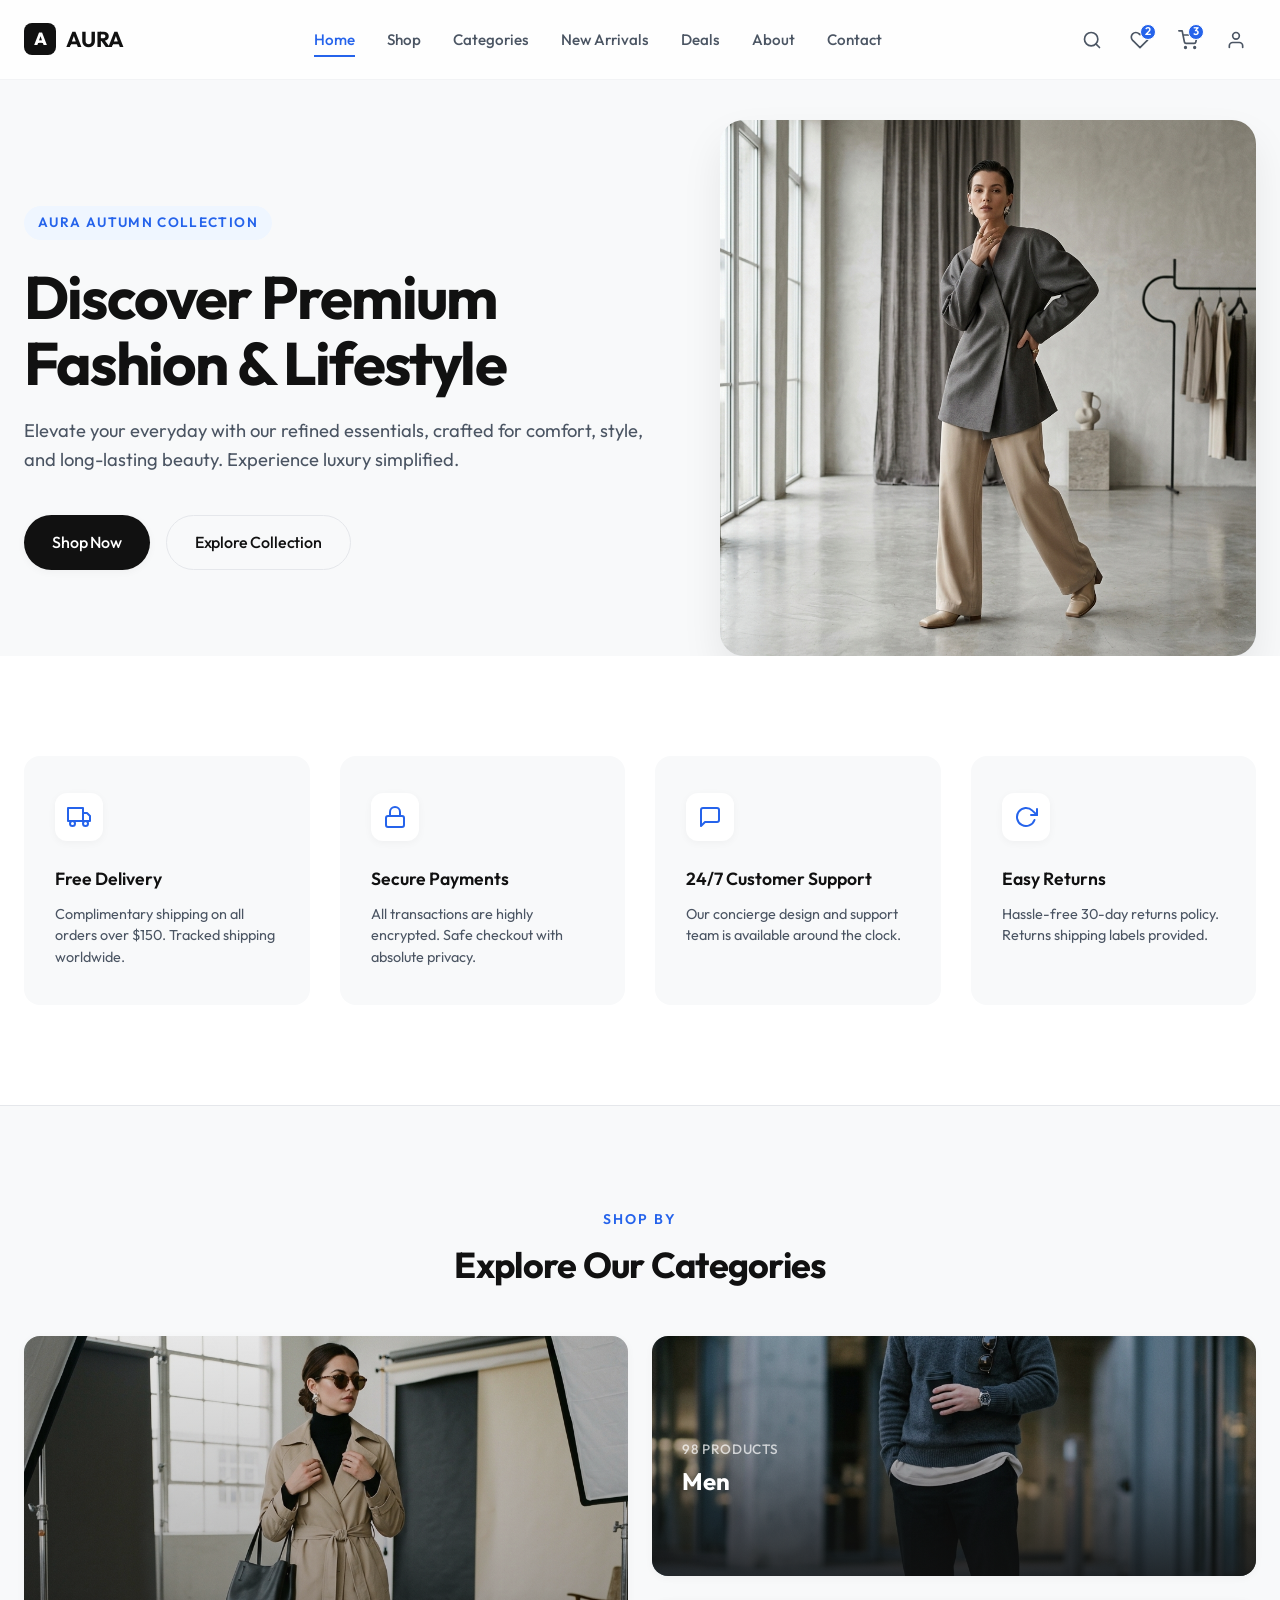
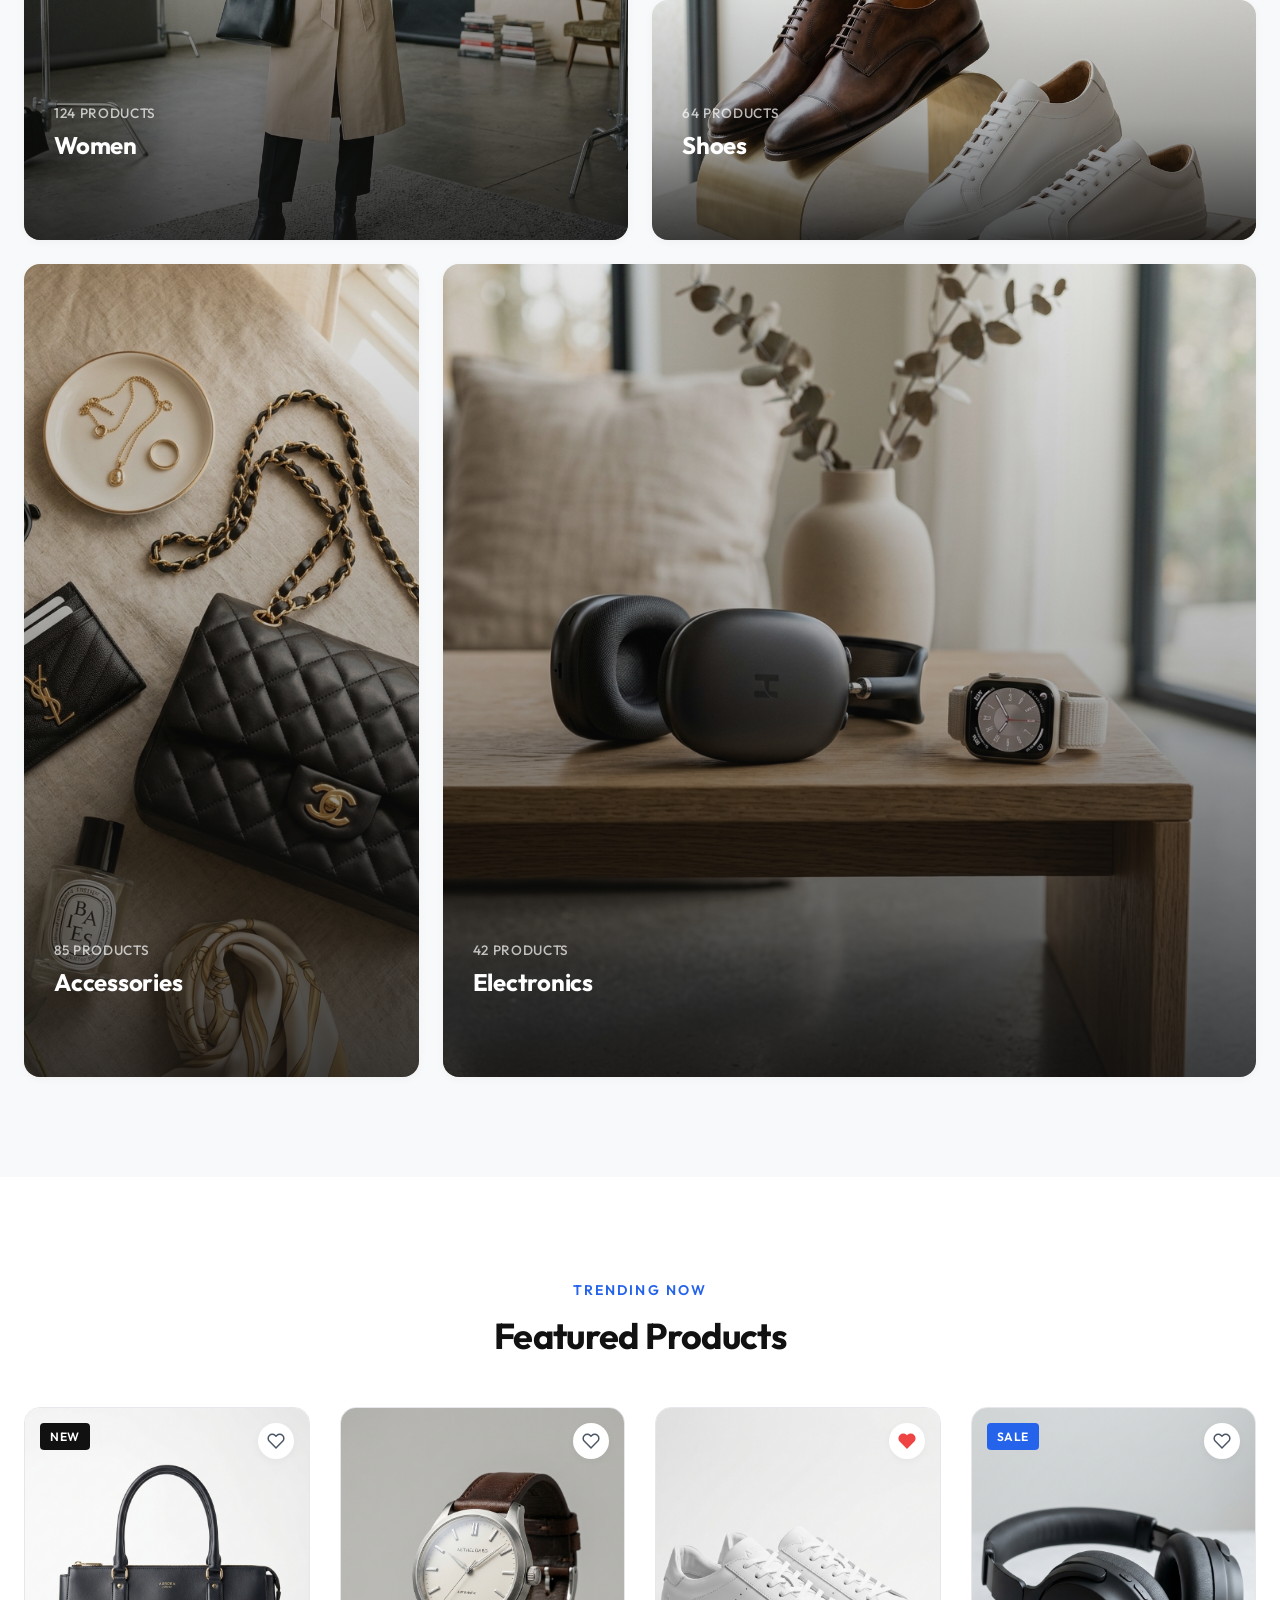
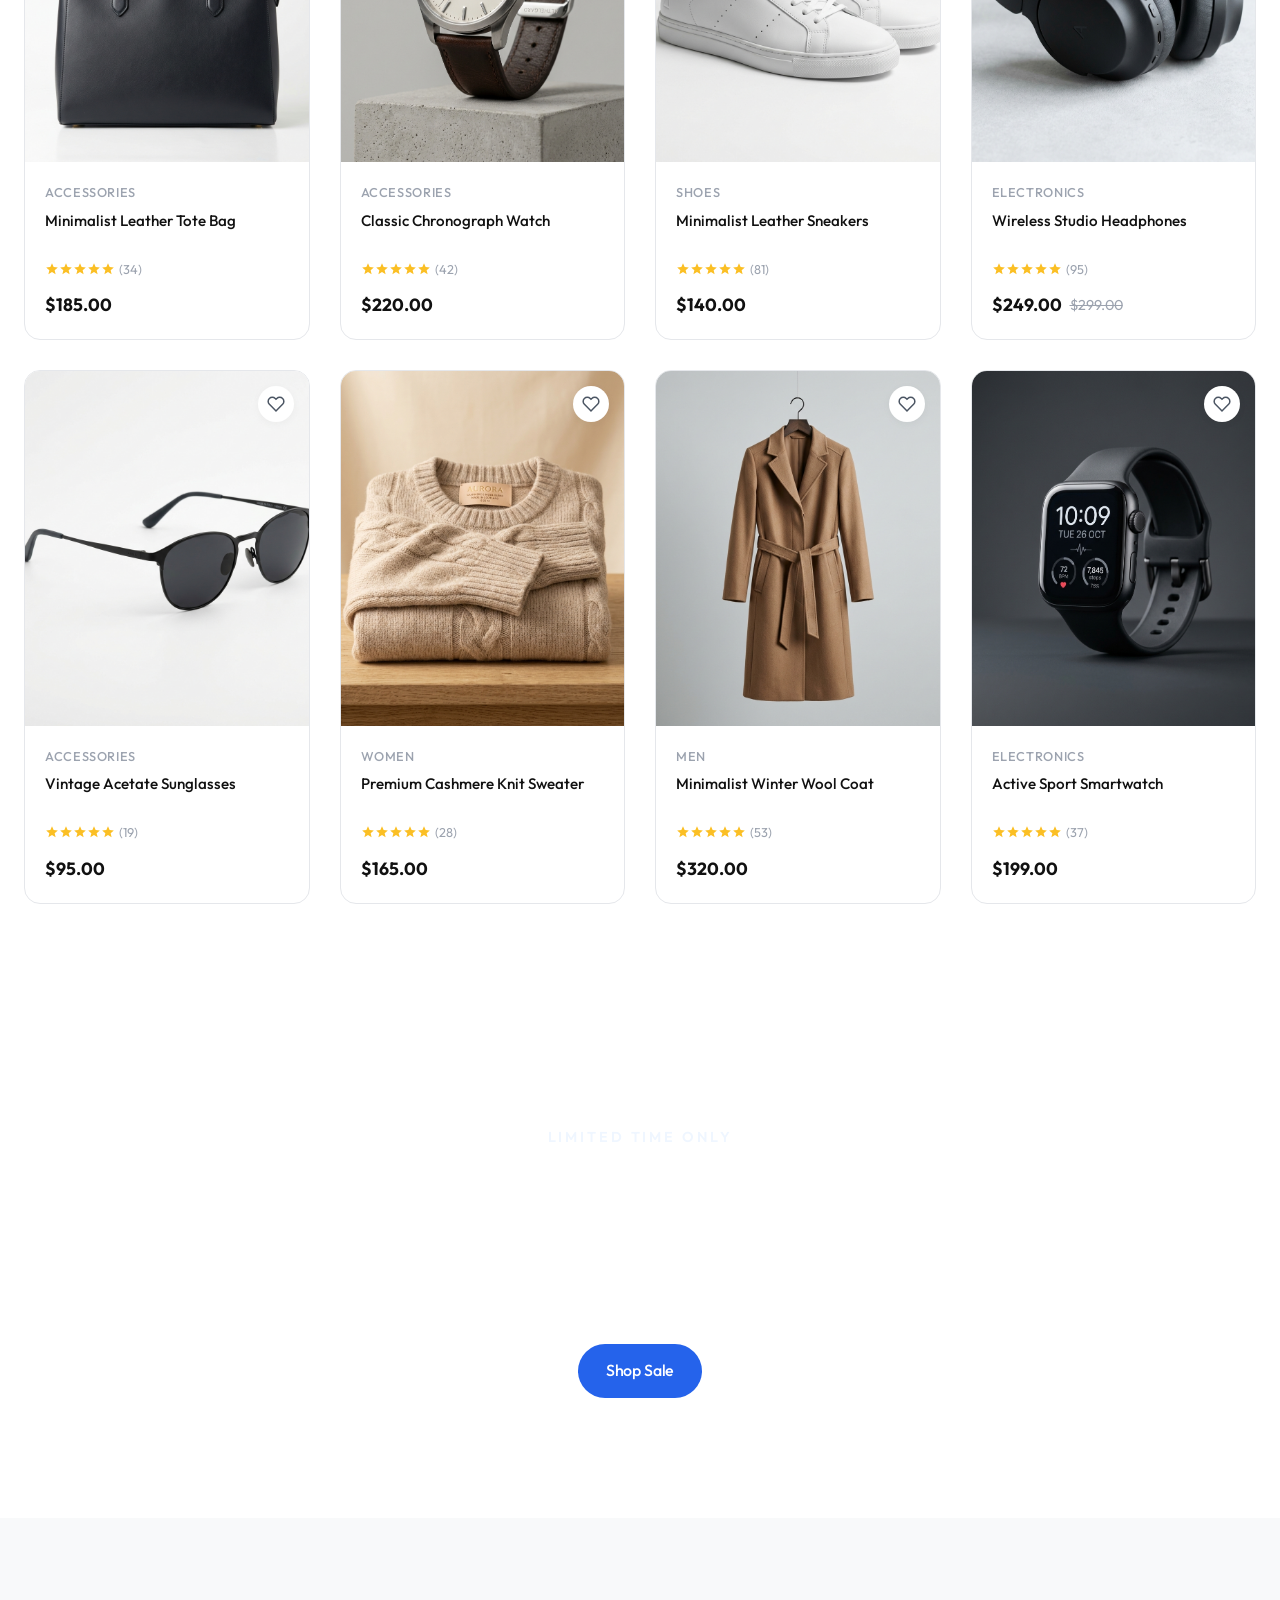
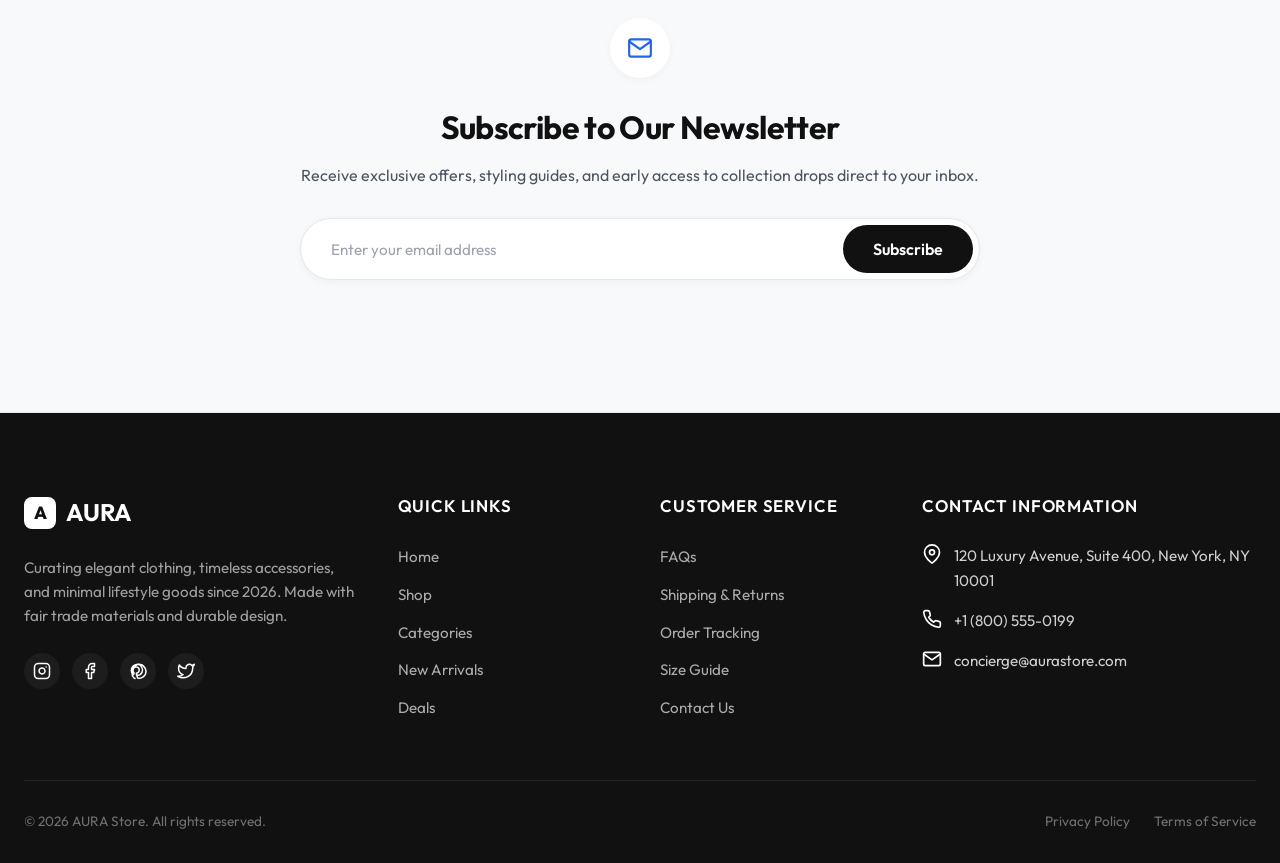
==== index.html @ 28e5d6af "initial commit" ====
<!DOCTYPE html>
<html lang="en">
<head>
    <meta charset="UTF-8">
    <meta name="viewport" content="width=device-width, initial-scale=1.0">
    
    <!-- Title & SEO Meta Tags -->
    <title>AURA — Premium Minimalist Fashion & Lifestyle Store</title>
    <meta name="description" content="Discover AURA's curated collection of premium designer clothing, luxury accessories, and smart lifestyle essentials. Enjoy free shipping and easy returns.">
    <meta name="keywords" content="premium fashion, luxury apparel, minimalist store, e-commerce fashion, designer shoes, lifestyle accessories">
    
    <!-- CSS Stylesheet -->
    <link rel="stylesheet" href="css/style.css">
</head>
<body>
    <input type="checkbox" id="mobile-menu-toggle-chk" class="mobile-menu-toggle-chk" style="display: none;">

    <!-- ==========================================================================
       HEADER (STICKY NAVBAR)
       ========================================================================== -->
    <header class="header" id="header">
        <div class="container">
            <!-- Left: Logo -->
            <a href="#" class="logo" id="header-logo" aria-label="AURA Home">
                <span class="logo-icon" aria-hidden="true">A</span>
                <span>AURA</span>
            </a>

            <!-- Center: Desktop Navigation -->
            <nav class="nav-desktop" aria-label="Main Navigation">
                <ul class="nav-list">
                    <li><a href="#" class="nav-link active" id="nav-home">Home</a></li>
                    <li><a href="./shop.html" class="nav-link" id="nav-shop">Shop</a></li>
                    <li><a href="#categories" class="nav-link" id="nav-categories">Categories</a></li>
                    <li><a href="#new-arrivals" class="nav-link" id="nav-new">New Arrivals</a></li>
                    <li><a href="#deals" class="nav-link" id="nav-deals">Deals</a></li>
                    <li><a href="#about" class="nav-link" id="nav-about">About</a></li>
                    <li><a href="#contact" class="nav-link" id="nav-contact">Contact</a></li>
                </ul>
            </nav>

            <!-- Right: Action Buttons -->
            <div class="header-actions">
                <!-- Search Button -->
                <button class="action-btn" id="search-trigger" aria-label="Open Search">
                    <svg xmlns="http://www.w3.org/2000/svg" viewBox="0 0 24 24" fill="none" stroke="currentColor" stroke-linecap="round" stroke-linejoin="round">
                        <circle cx="11" cy="11" r="8"></circle>
                        <line x1="21" y1="21" x2="16.65" y2="16.65"></line>
                    </svg>
                </button>
                
                <!-- Wishlist Button -->
                <a href="#wishlist" class="action-btn" id="wishlist-trigger" aria-label="View Wishlist">
                    <svg xmlns="http://www.w3.org/2000/svg" viewBox="0 0 24 24" fill="none" stroke="currentColor" stroke-linecap="round" stroke-linejoin="round">
                        <path d="M20.84 4.61a5.5 5.5 0 0 0-7.78 0L12 5.67l-1.06-1.06a5.5 5.5 0 0 0-7.78 7.78l1.06 1.06L12 21.23l7.78-7.78 1.06-1.06a5.5 5.5 0 0 0 0-7.78z"></path>
                    </svg>
                    <span class="badge" id="wishlist-badge">2</span>
                </a>

                <!-- Shopping Cart Button -->
                <a href="cart.html" class="action-btn" id="cart-trigger" aria-label="View Shopping Cart">
                    <svg xmlns="http://www.w3.org/2000/svg" viewBox="0 0 24 24" fill="none" stroke="currentColor" stroke-linecap="round" stroke-linejoin="round">
                        <circle cx="9" cy="21" r="1"></circle>
                        <circle cx="20" cy="21" r="1"></circle>
                        <path d="M1 1h4l2.68 13.39a2 2 0 0 0 2 1.61h9.72a2 2 0 0 0 2-1.61L23 6H6"></path>
                    </svg>
                    <span class="badge" id="cart-badge">3</span>
                </a>

                <!-- User Profile Button -->
                <a href="#account" class="action-btn" id="account-trigger" aria-label="Go to My Account">
                    <svg xmlns="http://www.w3.org/2000/svg" viewBox="0 0 24 24" fill="none" stroke="currentColor" stroke-linecap="round" stroke-linejoin="round">
                        <path d="M20 21v-2a4 4 0 0 0-4-4H8a4 4 0 0 0-4 4v2"></path>
                        <circle cx="12" cy="7" r="4"></circle>
                    </svg>
                </a>
            </div>

            <!-- Mobile Hamburger Menu Button -->
            <label for="mobile-menu-toggle-chk" class="hamburger-btn" id="mobile-menu-trigger" aria-label="Open Navigation Menu" aria-controls="mobile-nav-overlay">
                <svg xmlns="http://www.w3.org/2000/svg" viewBox="0 0 24 24" fill="none" stroke="currentColor" stroke-linecap="round" stroke-linejoin="round">
                    <line x1="3" y1="12" x2="21" y2="12"></line>
                    <line x1="3" y1="6" x2="21" y2="6"></line>
                    <line x1="3" y1="18" x2="21" y2="18"></line>
                </svg>
            </label>
        </div>
    </header>

    <!-- ==========================================================================
       MOBILE NAVIGATION MENU (SLIDE OUT DRAWER)
       ========================================================================== -->
    <div class="mobile-nav-overlay" id="mobile-nav-overlay" role="dialog" aria-modal="true" aria-label="Mobile Navigation Menu">
        <div class="mobile-nav-drawer">
            <div class="mobile-nav-header">
                <a href="#" class="logo">
                    <span class="logo-icon">A</span>
                    <span>AURA</span>
                </a>
                <label for="mobile-menu-toggle-chk" class="close-btn" id="mobile-menu-close" aria-label="Close Navigation Menu">
                    <svg xmlns="http://www.w3.org/2000/svg" viewBox="0 0 24 24" fill="none" stroke="currentColor" stroke-linecap="round" stroke-linejoin="round" width="24" height="24">
                        <line x1="18" y1="6" x2="6" y2="18"></line>
                        <line x1="6" y1="6" x2="18" y2="18"></line>
                    </svg>
                </label>
            </div>
            
            <nav class="mobile-nav" aria-label="Mobile Navigation List">
                <ul class="mobile-nav-list">
                    <li><a href="#" class="mobile-nav-link active" id="mobile-nav-home">Home</a></li>
                    <li><a href="#shop" class="mobile-nav-link" id="mobile-nav-shop">Shop</a></li>
                    <li><a href="#categories" class="mobile-nav-link" id="mobile-nav-categories">Categories</a></li>
                    <li><a href="#new-arrivals" class="mobile-nav-link" id="mobile-nav-new">New Arrivals</a></li>
                    <li><a href="#deals" class="mobile-nav-link" id="mobile-nav-deals">Deals</a></li>
                    <li><a href="#about" class="mobile-nav-link" id="mobile-nav-about">About</a></li>
                    <li><a href="#contact" class="mobile-nav-link" id="mobile-nav-contact">Contact</a></li>
                </ul>
            </nav>

            <div class="mobile-nav-actions">
                <a href="#search" class="mobile-action-link" id="mobile-search-trigger">
                    <svg xmlns="http://www.w3.org/2000/svg" viewBox="0 0 24 24" fill="none" stroke="currentColor" stroke-linecap="round" stroke-linejoin="round">
                        <circle cx="11" cy="11" r="8"></circle>
                        <line x1="21" y1="21" x2="16.65" y2="16.65"></line>
                    </svg>
                    <span>Search Products</span>
                </a>
                <a href="#wishlist" class="mobile-action-link">
                    <svg xmlns="http://www.w3.org/2000/svg" viewBox="0 0 24 24" fill="none" stroke="currentColor" stroke-linecap="round" stroke-linejoin="round">
                        <path d="M20.84 4.61a5.5 5.5 0 0 0-7.78 0L12 5.67l-1.06-1.06a5.5 5.5 0 0 0-7.78 7.78l1.06 1.06L12 21.23l7.78-7.78 1.06-1.06a5.5 5.5 0 0 0 0-7.78z"></path>
                    </svg>
                    <span>Wishlist</span>
                    <span class="badge">2</span>
                </a>
                <a href="cart.html" class="mobile-action-link">
                    <svg xmlns="http://www.w3.org/2000/svg" viewBox="0 0 24 24" fill="none" stroke="currentColor" stroke-linecap="round" stroke-linejoin="round">
                        <circle cx="9" cy="21" r="1"></circle>
                        <circle cx="20" cy="21" r="1"></circle>
                        <path d="M1 1h4l2.68 13.39a2 2 0 0 0 2 1.61h9.72a2 2 0 0 0 2-1.61L23 6H6"></path>
                    </svg>
                    <span>Shopping Cart</span>
                    <span class="badge">3</span>
                </a>
                <a href="#account" class="mobile-action-link">
                    <svg xmlns="http://www.w3.org/2000/svg" viewBox="0 0 24 24" fill="none" stroke="currentColor" stroke-linecap="round" stroke-linejoin="round">
                        <path d="M20 21v-2a4 4 0 0 0-4-4H8a4 4 0 0 0-4 4v2"></path>
                        <circle cx="12" cy="7" r="4"></circle>
                    </svg>
                    <span>My Account</span>
                </a>
            </div>
        </div>
    </div>

    <!-- ==========================================================================
       HERO SECTION
       ========================================================================== -->
    <section class="hero-section" id="home">
        <div class="container">
            <div class="hero-content">
                <span class="hero-tag">AURA Autumn Collection</span>
                <h1 class="hero-title">Discover Premium Fashion & Lifestyle</h1>
                <p class="hero-desc">Elevate your everyday with our refined essentials, crafted for comfort, style, and long-lasting beauty. Experience luxury simplified.</p>
                <div class="hero-btns">
                    <a href="#shop" class="btn btn-primary" id="hero-btn-primary">Shop Now</a>
                    <a href="#categories" class="btn btn-secondary" id="hero-btn-secondary">Explore Collection</a>
                </div>
            </div>
            <div class="hero-image-wrapper">
                <div class="hero-img-bg"></div>
                <img src="images/hero_fashion.png" alt="AURA Autumn premium apparel model showcase" class="hero-img" loading="eager" width="600" height="560">
            </div>
        </div>
    </section>

    <!-- ==========================================================================
       FEATURES SECTION
       ========================================================================== -->
    <section class="features-section section-padding" id="features">
        <div class="container">
            <div class="features-grid">
                <!-- Card 1: Free Delivery -->
                <div class="feature-card" id="feature-card-delivery">
                    <div class="feature-icon-wrapper">
                        <svg xmlns="http://www.w3.org/2000/svg" viewBox="0 0 24 24" fill="none" stroke="currentColor" stroke-width="2" stroke-linecap="round" stroke-linejoin="round">
                            <rect x="1" y="3" width="15" height="13"></rect>
                            <polygon points="16 8 20 8 23 11 23 16 16 16 16 8"></polygon>
                            <circle cx="5.5" cy="18.5" r="2.5"></circle>
                            <circle cx="18.5" cy="18.5" r="2.5"></circle>
                        </svg>
                    </div>
                    <h3 class="feature-title">Free Delivery</h3>
                    <p class="feature-desc">Complimentary shipping on all orders over $150. Tracked shipping worldwide.</p>
                </div>
                
                <!-- Card 2: Secure Payments -->
                <div class="feature-card" id="feature-card-payments">
                    <div class="feature-icon-wrapper">
                        <svg xmlns="http://www.w3.org/2000/svg" viewBox="0 0 24 24" fill="none" stroke="currentColor" stroke-width="2" stroke-linecap="round" stroke-linejoin="round">
                            <rect x="3" y="11" width="18" height="11" rx="2" ry="2"></rect>
                            <path d="M7 11V7a5 5 0 0 1 10 0v4"></path>
                        </svg>
                    </div>
                    <h3 class="feature-title">Secure Payments</h3>
                    <p class="feature-desc">All transactions are highly encrypted. Safe checkout with absolute privacy.</p>
                </div>
                
                <!-- Card 3: 24/7 Support -->
                <div class="feature-card" id="feature-card-support">
                    <div class="feature-icon-wrapper">
                        <svg xmlns="http://www.w3.org/2000/svg" viewBox="0 0 24 24" fill="none" stroke="currentColor" stroke-width="2" stroke-linecap="round" stroke-linejoin="round">
                            <path d="M21 15a2 2 0 0 1-2 2H7l-4 4V5a2 2 0 0 1 2-2h14a2 2 0 0 1 2 2z"></path>
                        </svg>
                    </div>
                    <h3 class="feature-title">24/7 Customer Support</h3>
                    <p class="feature-desc">Our concierge design and support team is available around the clock.</p>
                </div>
                
                <!-- Card 4: Easy Returns -->
                <div class="feature-card" id="feature-card-returns">
                    <div class="feature-icon-wrapper">
                        <svg xmlns="http://www.w3.org/2000/svg" viewBox="0 0 24 24" fill="none" stroke="currentColor" stroke-width="2" stroke-linecap="round" stroke-linejoin="round">
                            <polyline points="23 4 23 10 17 10"></polyline>
                            <path d="M20.49 15a9 9 0 1 1-2.12-9.36L23 10"></path>
                        </svg>
                    </div>
                    <h3 class="feature-title">Easy Returns</h3>
                    <p class="feature-desc">Hassle-free 30-day returns policy. Returns shipping labels provided.</p>
                </div>
            </div>
        </div>
    </section>

    <!-- ==========================================================================
       CATEGORY SECTION
       ========================================================================== -->
    <section class="categories-section section-padding" id="categories">
        <div class="container">
            <div class="section-title-wrapper">
                <span class="section-tag">Shop by</span>
                <h2 class="section-title">Explore Our Categories</h2>
            </div>
            
            <div class="categories-grid">
                <!-- Women -->
                <div class="category-card cat-women" id="cat-card-women">
                    <img src="images/cat_women.png" alt="Women's collection category" class="category-img" loading="lazy">
                    <div class="category-overlay">
                        <div>
                            <span class="category-count">124 Products</span>
                            <h3 class="category-title">Women</h3>
                        </div>
                        <a href="#shop" class="category-btn" id="cat-btn-women">
                            <span>View Products</span>
                            <svg xmlns="http://www.w3.org/2000/svg" viewBox="0 0 24 24" fill="none" stroke="currentColor" stroke-width="2.5" stroke-linecap="round" stroke-linejoin="round" width="16" height="16">
                                <line x1="5" y1="12" x2="19" y2="12"></line>
                                <polyline points="12 5 19 12 12 19"></polyline>
                            </svg>
                        </a>
                    </div>
                </div>
                
                <!-- Men -->
                <div class="category-card cat-men" id="cat-card-men">
                    <img src="images/cat_men.png" alt="Men's collection category" class="category-img" loading="lazy">
                    <div class="category-overlay">
                        <div>
                            <span class="category-count">98 Products</span>
                            <h3 class="category-title">Men</h3>
                        </div>
                        <a href="#shop" class="category-btn" id="cat-btn-men">
                            <span>View Products</span>
                            <svg xmlns="http://www.w3.org/2000/svg" viewBox="0 0 24 24" fill="none" stroke="currentColor" stroke-width="2.5" stroke-linecap="round" stroke-linejoin="round" width="16" height="16">
                                <line x1="5" y1="12" x2="19" y2="12"></line>
                                <polyline points="12 5 19 12 12 19"></polyline>
                            </svg>
                        </a>
                    </div>
                </div>
                
                <!-- Shoes -->
                <div class="category-card cat-shoes" id="cat-card-shoes">
                    <img src="images/cat_shoes.png" alt="Premium Shoes category" class="category-img" loading="lazy">
                    <div class="category-overlay">
                        <div>
                            <span class="category-count">64 Products</span>
                            <h3 class="category-title">Shoes</h3>
                        </div>
                        <a href="#shop" class="category-btn" id="cat-btn-shoes">
                            <span>View Products</span>
                            <svg xmlns="http://www.w3.org/2000/svg" viewBox="0 0 24 24" fill="none" stroke="currentColor" stroke-width="2.5" stroke-linecap="round" stroke-linejoin="round" width="16" height="16">
                                <line x1="5" y1="12" x2="19" y2="12"></line>
                                <polyline points="12 5 19 12 12 19"></polyline>
                            </svg>
                        </a>
                    </div>
                </div>
                
                <!-- Accessories -->
                <div class="category-card cat-accessories" id="cat-card-accessories">
                    <img src="images/cat_accessories.png" alt="Luxury Accessories category" class="category-img" loading="lazy">
                    <div class="category-overlay">
                        <div>
                            <span class="category-count">85 Products</span>
                            <h3 class="category-title">Accessories</h3>
                        </div>
                        <a href="#shop" class="category-btn" id="cat-btn-accessories">
                            <span>View Products</span>
                            <svg xmlns="http://www.w3.org/2000/svg" viewBox="0 0 24 24" fill="none" stroke="currentColor" stroke-width="2.5" stroke-linecap="round" stroke-linejoin="round" width="16" height="16">
                                <line x1="5" y1="12" x2="19" y2="12"></line>
                                <polyline points="12 5 19 12 12 19"></polyline>
                            </svg>
                        </a>
                    </div>
                </div>
                
                <!-- Electronics -->
                <div class="category-card cat-electronics" id="cat-card-electronics">
                    <img src="images/cat_electronics.png" alt="High-End Smart Electronics category" class="category-img" loading="lazy">
                    <div class="category-overlay">
                        <div>
                            <span class="category-count">42 Products</span>
                            <h3 class="category-title">Electronics</h3>
                        </div>
                        <a href="#shop" class="category-btn" id="cat-btn-electronics">
                            <span>View Products</span>
                            <svg xmlns="http://www.w3.org/2000/svg" viewBox="0 0 24 24" fill="none" stroke="currentColor" stroke-width="2.5" stroke-linecap="round" stroke-linejoin="round" width="16" height="16">
                                <line x1="5" y1="12" x2="19" y2="12"></line>
                                <polyline points="12 5 19 12 12 19"></polyline>
                            </svg>
                        </a>
                    </div>
                </div>
            </div>
        </div>
    </section>

    <!-- ==========================================================================
       FEATURED PRODUCTS PREVIEW (8 PRODUCTS)
       ========================================================================== -->
    <section class="products-section section-padding" id="shop">
        <div class="container">
            <div class="section-title-wrapper" id="new-arrivals">
                <span class="section-tag">Trending Now</span>
                <h2 class="section-title">Featured Products</h2>
            </div>
            
            <div class="products-grid">
                <!-- Product 1: Handbag -->
                <article class="product-card" id="prod-card-1">
                    <div class="product-media">
                        <div class="product-badges">
                            <span class="product-badge badge-new">New</span>
                        </div>
                        <button class="wishlist-btn" aria-label="Add to Wishlist" id="wishlist-btn-1">
                            <svg xmlns="http://www.w3.org/2000/svg" viewBox="0 0 24 24">
                                <path d="M20.84 4.61a5.5 5.5 0 0 0-7.78 0L12 5.67l-1.06-1.06a5.5 5.5 0 0 0-7.78 7.78l1.06 1.06L12 21.23l7.78-7.78 1.06-1.06a5.5 5.5 0 0 0 0-7.78z"></path>
                            </svg>
                        </button>
                        <img src="images/products/bag.png" alt="AURA Premium Designer Leather Handbag" class="product-img" loading="lazy">
                        <div class="product-actions-overlay">
                            <button class="overlay-add-cart-btn" id="add-to-cart-1">
                                <svg xmlns="http://www.w3.org/2000/svg" viewBox="0 0 24 24" fill="none" stroke="currentColor" stroke-width="2" stroke-linecap="round" stroke-linejoin="round" width="16" height="16">
                                    <circle cx="9" cy="21" r="1"></circle>
                                    <circle cx="20" cy="21" r="1"></circle>
                                    <path d="M1 1h4l2.68 13.39a2 2 0 0 0 2 1.61h9.72a2 2 0 0 0 2-1.61L23 6H6"></path>
                                </svg>
                                <span>Add to Cart</span>
                            </button>
                            <button class="overlay-quickview-btn" aria-label="Quick View" id="quickview-btn-1">
                                <svg xmlns="http://www.w3.org/2000/svg" viewBox="0 0 24 24" fill="none" stroke="currentColor" stroke-width="2" stroke-linecap="round" stroke-linejoin="round">
                                    <path d="M1 12s4-8 11-8 11 8 11 8-4 8-11 8-11-8-11-8z"></path>
                                    <circle cx="12" cy="12" r="3"></circle>
                                </svg>
                            </button>
                        </div>
                    </div>
                    <div class="product-details">
                        <span class="product-cat">Accessories</span>
                        <h3 class="product-name"><a href="#product-1" id="prod-link-1">Minimalist Leather Tote Bag</a></h3>
                        <div class="product-rating">
                            <div class="rating-stars" aria-label="Rating: 4.8 out of 5 stars">
                                <svg viewBox="0 0 24 24"><path d="M12 17.27L18.18 21l-1.64-7.03L22 9.24l-7.19-.61L12 2 9.19 8.63 2 9.24l5.46 4.73L5.82 21z"></path></svg>
                                <svg viewBox="0 0 24 24"><path d="M12 17.27L18.18 21l-1.64-7.03L22 9.24l-7.19-.61L12 2 9.19 8.63 2 9.24l5.46 4.73L5.82 21z"></path></svg>
                                <svg viewBox="0 0 24 24"><path d="M12 17.27L18.18 21l-1.64-7.03L22 9.24l-7.19-.61L12 2 9.19 8.63 2 9.24l5.46 4.73L5.82 21z"></path></svg>
                                <svg viewBox="0 0 24 24"><path d="M12 17.27L18.18 21l-1.64-7.03L22 9.24l-7.19-.61L12 2 9.19 8.63 2 9.24l5.46 4.73L5.82 21z"></path></svg>
                                <svg viewBox="0 0 24 24"><path d="M12 17.27L18.18 21l-1.64-7.03L22 9.24l-7.19-.61L12 2 9.19 8.63 2 9.24l5.46 4.73L5.82 21z"></path></svg>
                            </div>
                            <span class="rating-count">(34)</span>
                        </div>
                        <div class="product-price-wrapper">
                            <span class="price-current">$185.00</span>
                        </div>
                    </div>
                </article>

                <!-- Product 2: Watch -->
                <article class="product-card" id="prod-card-2">
                    <div class="product-media">
                        <button class="wishlist-btn" aria-label="Add to Wishlist" id="wishlist-btn-2">
                            <svg xmlns="http://www.w3.org/2000/svg" viewBox="0 0 24 24">
                                <path d="M20.84 4.61a5.5 5.5 0 0 0-7.78 0L12 5.67l-1.06-1.06a5.5 5.5 0 0 0-7.78 7.78l1.06 1.06L12 21.23l7.78-7.78 1.06-1.06a5.5 5.5 0 0 0 0-7.78z"></path>
                            </svg>
                        </button>
                        <img src="images/products/watch.png" alt="Classic Minimalist Watch" class="product-img" loading="lazy">
                        <div class="product-actions-overlay">
                            <button class="overlay-add-cart-btn" id="add-to-cart-2">
                                <svg xmlns="http://www.w3.org/2000/svg" viewBox="0 0 24 24" fill="none" stroke="currentColor" stroke-width="2" stroke-linecap="round" stroke-linejoin="round" width="16" height="16">
                                    <circle cx="9" cy="21" r="1"></circle>
                                    <circle cx="20" cy="21" r="1"></circle>
                                    <path d="M1 1h4l2.68 13.39a2 2 0 0 0 2 1.61h9.72a2 2 0 0 0 2-1.61L23 6H6"></path>
                                </svg>
                                <span>Add to Cart</span>
                            </button>
                            <button class="overlay-quickview-btn" aria-label="Quick View" id="quickview-btn-2">
                                <svg xmlns="http://www.w3.org/2000/svg" viewBox="0 0 24 24" fill="none" stroke="currentColor" stroke-width="2" stroke-linecap="round" stroke-linejoin="round">
                                    <path d="M1 12s4-8 11-8 11 8 11 8-4 8-11 8-11-8-11-8z"></path>
                                    <circle cx="12" cy="12" r="3"></circle>
                                </svg>
                            </button>
                        </div>
                    </div>
                    <div class="product-details">
                        <span class="product-cat">Accessories</span>
                        <h3 class="product-name"><a href="#product-2" id="prod-link-2">Classic Chronograph Watch</a></h3>
                        <div class="product-rating">
                            <div class="rating-stars" aria-label="Rating: 4.9 out of 5 stars">
                                <svg viewBox="0 0 24 24"><path d="M12 17.27L18.18 21l-1.64-7.03L22 9.24l-7.19-.61L12 2 9.19 8.63 2 9.24l5.46 4.73L5.82 21z"></path></svg>
                                <svg viewBox="0 0 24 24"><path d="M12 17.27L18.18 21l-1.64-7.03L22 9.24l-7.19-.61L12 2 9.19 8.63 2 9.24l5.46 4.73L5.82 21z"></path></svg>
                                <svg viewBox="0 0 24 24"><path d="M12 17.27L18.18 21l-1.64-7.03L22 9.24l-7.19-.61L12 2 9.19 8.63 2 9.24l5.46 4.73L5.82 21z"></path></svg>
                                <svg viewBox="0 0 24 24"><path d="M12 17.27L18.18 21l-1.64-7.03L22 9.24l-7.19-.61L12 2 9.19 8.63 2 9.24l5.46 4.73L5.82 21z"></path></svg>
                                <svg viewBox="0 0 24 24"><path d="M12 17.27L18.18 21l-1.64-7.03L22 9.24l-7.19-.61L12 2 9.19 8.63 2 9.24l5.46 4.73L5.82 21z"></path></svg>
                            </div>
                            <span class="rating-count">(42)</span>
                        </div>
                        <div class="product-price-wrapper">
                            <span class="price-current">$220.00</span>
                        </div>
                    </div>
                </article>

                <!-- Product 3: Sneakers -->
                <article class="product-card" id="prod-card-3">
                    <div class="product-media">
                        <button class="wishlist-btn active" aria-label="Add to Wishlist" id="wishlist-btn-3">
                            <svg xmlns="http://www.w3.org/2000/svg" viewBox="0 0 24 24">
                                <path d="M20.84 4.61a5.5 5.5 0 0 0-7.78 0L12 5.67l-1.06-1.06a5.5 5.5 0 0 0-7.78 7.78l1.06 1.06L12 21.23l7.78-7.78 1.06-1.06a5.5 5.5 0 0 0 0-7.78z"></path>
                            </svg>
                        </button>
                        <img src="images/products/sneakers.png" alt="Sleek Modern White Sneakers" class="product-img" loading="lazy">
                        <div class="product-actions-overlay">
                            <button class="overlay-add-cart-btn" id="add-to-cart-3">
                                <svg xmlns="http://www.w3.org/2000/svg" viewBox="0 0 24 24" fill="none" stroke="currentColor" stroke-width="2" stroke-linecap="round" stroke-linejoin="round" width="16" height="16">
                                    <circle cx="9" cy="21" r="1"></circle>
                                    <circle cx="20" cy="21" r="1"></circle>
                                    <path d="M1 1h4l2.68 13.39a2 2 0 0 0 2 1.61h9.72a2 2 0 0 0 2-1.61L23 6H6"></path>
                                </svg>
                                <span>Add to Cart</span>
                            </button>
                            <button class="overlay-quickview-btn" aria-label="Quick View" id="quickview-btn-3">
                                <svg xmlns="http://www.w3.org/2000/svg" viewBox="0 0 24 24" fill="none" stroke="currentColor" stroke-width="2" stroke-linecap="round" stroke-linejoin="round">
                                    <path d="M1 12s4-8 11-8 11 8 11 8-4 8-11 8-11-8-11-8z"></path>
                                    <circle cx="12" cy="12" r="3"></circle>
                                </svg>
                            </button>
                        </div>
                    </div>
                    <div class="product-details">
                        <span class="product-cat">Shoes</span>
                        <h3 class="product-name"><a href="#product-3" id="prod-link-3">Minimalist Leather Sneakers</a></h3>
                        <div class="product-rating">
                            <div class="rating-stars" aria-label="Rating: 4.7 out of 5 stars">
                                <svg viewBox="0 0 24 24"><path d="M12 17.27L18.18 21l-1.64-7.03L22 9.24l-7.19-.61L12 2 9.19 8.63 2 9.24l5.46 4.73L5.82 21z"></path></svg>
                                <svg viewBox="0 0 24 24"><path d="M12 17.27L18.18 21l-1.64-7.03L22 9.24l-7.19-.61L12 2 9.19 8.63 2 9.24l5.46 4.73L5.82 21z"></path></svg>
                                <svg viewBox="0 0 24 24"><path d="M12 17.27L18.18 21l-1.64-7.03L22 9.24l-7.19-.61L12 2 9.19 8.63 2 9.24l5.46 4.73L5.82 21z"></path></svg>
                                <svg viewBox="0 0 24 24"><path d="M12 17.27L18.18 21l-1.64-7.03L22 9.24l-7.19-.61L12 2 9.19 8.63 2 9.24l5.46 4.73L5.82 21z"></path></svg>
                                <svg viewBox="0 0 24 24"><path d="M12 17.27L18.18 21l-1.64-7.03L22 9.24l-7.19-.61L12 2 9.19 8.63 2 9.24l5.46 4.73L5.82 21z"></path></svg>
                            </div>
                            <span class="rating-count">(81)</span>
                        </div>
                        <div class="product-price-wrapper">
                            <span class="price-current">$140.00</span>
                        </div>
                    </div>
                </article>

                <!-- Product 4: Headphones -->
                <article class="product-card" id="prod-card-4">
                    <div class="product-media">
                        <div class="product-badges">
                            <span class="product-badge badge-sale">Sale</span>
                        </div>
                        <button class="wishlist-btn" aria-label="Add to Wishlist" id="wishlist-btn-4">
                            <svg xmlns="http://www.w3.org/2000/svg" viewBox="0 0 24 24">
                                <path d="M20.84 4.61a5.5 5.5 0 0 0-7.78 0L12 5.67l-1.06-1.06a5.5 5.5 0 0 0-7.78 7.78l1.06 1.06L12 21.23l7.78-7.78 1.06-1.06a5.5 5.5 0 0 0 0-7.78z"></path>
                            </svg>
                        </button>
                        <img src="images/products/headphones.png" alt="Premium Wireless Headphones" class="product-img" loading="lazy">
                        <div class="product-actions-overlay">
                            <button class="overlay-add-cart-btn" id="add-to-cart-4">
                                <svg xmlns="http://www.w3.org/2000/svg" viewBox="0 0 24 24" fill="none" stroke="currentColor" stroke-width="2" stroke-linecap="round" stroke-linejoin="round" width="16" height="16">
                                    <circle cx="9" cy="21" r="1"></circle>
                                    <circle cx="20" cy="21" r="1"></circle>
                                    <path d="M1 1h4l2.68 13.39a2 2 0 0 0 2 1.61h9.72a2 2 0 0 0 2-1.61L23 6H6"></path>
                                </svg>
                                <span>Add to Cart</span>
                            </button>
                            <button class="overlay-quickview-btn" aria-label="Quick View" id="quickview-btn-4">
                                <svg xmlns="http://www.w3.org/2000/svg" viewBox="0 0 24 24" fill="none" stroke="currentColor" stroke-width="2" stroke-linecap="round" stroke-linejoin="round">
                                    <path d="M1 12s4-8 11-8 11 8 11 8-4 8-11 8-11-8-11-8z"></path>
                                    <circle cx="12" cy="12" r="3"></circle>
                                </svg>
                            </button>
                        </div>
                    </div>
                    <div class="product-details">
                        <span class="product-cat">Electronics</span>
                        <h3 class="product-name"><a href="#product-4" id="prod-link-4">Wireless Studio Headphones</a></h3>
                        <div class="product-rating">
                            <div class="rating-stars" aria-label="Rating: 5.0 out of 5 stars">
                                <svg viewBox="0 0 24 24"><path d="M12 17.27L18.18 21l-1.64-7.03L22 9.24l-7.19-.61L12 2 9.19 8.63 2 9.24l5.46 4.73L5.82 21z"></path></svg>
                                <svg viewBox="0 0 24 24"><path d="M12 17.27L18.18 21l-1.64-7.03L22 9.24l-7.19-.61L12 2 9.19 8.63 2 9.24l5.46 4.73L5.82 21z"></path></svg>
                                <svg viewBox="0 0 24 24"><path d="M12 17.27L18.18 21l-1.64-7.03L22 9.24l-7.19-.61L12 2 9.19 8.63 2 9.24l5.46 4.73L5.82 21z"></path></svg>
                                <svg viewBox="0 0 24 24"><path d="M12 17.27L18.18 21l-1.64-7.03L22 9.24l-7.19-.61L12 2 9.19 8.63 2 9.24l5.46 4.73L5.82 21z"></path></svg>
                                <svg viewBox="0 0 24 24"><path d="M12 17.27L18.18 21l-1.64-7.03L22 9.24l-7.19-.61L12 2 9.19 8.63 2 9.24l5.46 4.73L5.82 21z"></path></svg>
                            </div>
                            <span class="rating-count">(95)</span>
                        </div>
                        <div class="product-price-wrapper">
                            <span class="price-current">$249.00</span>
                            <span class="price-old">$299.00</span>
                        </div>
                    </div>
                </article>

                <!-- Product 5: Sunglasses -->
                <article class="product-card" id="prod-card-5">
                    <div class="product-media">
                        <button class="wishlist-btn" aria-label="Add to Wishlist" id="wishlist-btn-5">
                            <svg xmlns="http://www.w3.org/2000/svg" viewBox="0 0 24 24">
                                <path d="M20.84 4.61a5.5 5.5 0 0 0-7.78 0L12 5.67l-1.06-1.06a5.5 5.5 0 0 0-7.78 7.78l1.06 1.06L12 21.23l7.78-7.78 1.06-1.06a5.5 5.5 0 0 0 0-7.78z"></path>
                            </svg>
                        </button>
                        <img src="images/products/sunglasses.png" alt="Designer Sunglasses" class="product-img" loading="lazy">
                        <div class="product-actions-overlay">
                            <button class="overlay-add-cart-btn" id="add-to-cart-5">
                                <svg xmlns="http://www.w3.org/2000/svg" viewBox="0 0 24 24" fill="none" stroke="currentColor" stroke-width="2" stroke-linecap="round" stroke-linejoin="round" width="16" height="16">
                                    <circle cx="9" cy="21" r="1"></circle>
                                    <circle cx="20" cy="21" r="1"></circle>
                                    <path d="M1 1h4l2.68 13.39a2 2 0 0 0 2 1.61h9.72a2 2 0 0 0 2-1.61L23 6H6"></path>
                                </svg>
                                <span>Add to Cart</span>
                            </button>
                            <button class="overlay-quickview-btn" aria-label="Quick View" id="quickview-btn-5">
                                <svg xmlns="http://www.w3.org/2000/svg" viewBox="0 0 24 24" fill="none" stroke="currentColor" stroke-width="2" stroke-linecap="round" stroke-linejoin="round">
                                    <path d="M1 12s4-8 11-8 11 8 11 8-4 8-11 8-11-8-11-8z"></path>
                                    <circle cx="12" cy="12" r="3"></circle>
                                </svg>
                            </button>
                        </div>
                    </div>
                    <div class="product-details">
                        <span class="product-cat">Accessories</span>
                        <h3 class="product-name"><a href="#product-5" id="prod-link-5">Vintage Acetate Sunglasses</a></h3>
                        <div class="product-rating">
                            <div class="rating-stars" aria-label="Rating: 4.6 out of 5 stars">
                                <svg viewBox="0 0 24 24"><path d="M12 17.27L18.18 21l-1.64-7.03L22 9.24l-7.19-.61L12 2 9.19 8.63 2 9.24l5.46 4.73L5.82 21z"></path></svg>
                                <svg viewBox="0 0 24 24"><path d="M12 17.27L18.18 21l-1.64-7.03L22 9.24l-7.19-.61L12 2 9.19 8.63 2 9.24l5.46 4.73L5.82 21z"></path></svg>
                                <svg viewBox="0 0 24 24"><path d="M12 17.27L18.18 21l-1.64-7.03L22 9.24l-7.19-.61L12 2 9.19 8.63 2 9.24l5.46 4.73L5.82 21z"></path></svg>
                                <svg viewBox="0 0 24 24"><path d="M12 17.27L18.18 21l-1.64-7.03L22 9.24l-7.19-.61L12 2 9.19 8.63 2 9.24l5.46 4.73L5.82 21z"></path></svg>
                                <svg viewBox="0 0 24 24"><path d="M12 17.27L18.18 21l-1.64-7.03L22 9.24l-7.19-.61L12 2 9.19 8.63 2 9.24l5.46 4.73L5.82 21z"></path></svg>
                            </div>
                            <span class="rating-count">(19)</span>
                        </div>
                        <div class="product-price-wrapper">
                            <span class="price-current">$95.00</span>
                        </div>
                    </div>
                </article>

                <!-- Product 6: Sweater -->
                <article class="product-card" id="prod-card-6">
                    <div class="product-media">
                        <button class="wishlist-btn" aria-label="Add to Wishlist" id="wishlist-btn-6">
                            <svg xmlns="http://www.w3.org/2000/svg" viewBox="0 0 24 24">
                                <path d="M20.84 4.61a5.5 5.5 0 0 0-7.78 0L12 5.67l-1.06-1.06a5.5 5.5 0 0 0-7.78 7.78l1.06 1.06L12 21.23l7.78-7.78 1.06-1.06a5.5 5.5 0 0 0 0-7.78z"></path>
                            </svg>
                        </button>
                        <img src="images/products/sweater.png" alt="Cozy Cashmere Sweater" class="product-img" loading="lazy">
                        <div class="product-actions-overlay">
                            <button class="overlay-add-cart-btn" id="add-to-cart-6">
                                <svg xmlns="http://www.w3.org/2000/svg" viewBox="0 0 24 24" fill="none" stroke="currentColor" stroke-width="2" stroke-linecap="round" stroke-linejoin="round" width="16" height="16">
                                    <circle cx="9" cy="21" r="1"></circle>
                                    <circle cx="20" cy="21" r="1"></circle>
                                    <path d="M1 1h4l2.68 13.39a2 2 0 0 0 2 1.61h9.72a2 2 0 0 0 2-1.61L23 6H6"></path>
                                </svg>
                                <span>Add to Cart</span>
                            </button>
                            <button class="overlay-quickview-btn" aria-label="Quick View" id="quickview-btn-6">
                                <svg xmlns="http://www.w3.org/2000/svg" viewBox="0 0 24 24" fill="none" stroke="currentColor" stroke-width="2" stroke-linecap="round" stroke-linejoin="round">
                                    <path d="M1 12s4-8 11-8 11 8 11 8-4 8-11 8-11-8-11-8z"></path>
                                    <circle cx="12" cy="12" r="3"></circle>
                                </svg>
                            </button>
                        </div>
                    </div>
                    <div class="product-details">
                        <span class="product-cat">Women</span>
                        <h3 class="product-name"><a href="#product-6" id="prod-link-6">Premium Cashmere Knit Sweater</a></h3>
                        <div class="product-rating">
                            <div class="rating-stars" aria-label="Rating: 4.7 out of 5 stars">
                                <svg viewBox="0 0 24 24"><path d="M12 17.27L18.18 21l-1.64-7.03L22 9.24l-7.19-.61L12 2 9.19 8.63 2 9.24l5.46 4.73L5.82 21z"></path></svg>
                                <svg viewBox="0 0 24 24"><path d="M12 17.27L18.18 21l-1.64-7.03L22 9.24l-7.19-.61L12 2 9.19 8.63 2 9.24l5.46 4.73L5.82 21z"></path></svg>
                                <svg viewBox="0 0 24 24"><path d="M12 17.27L18.18 21l-1.64-7.03L22 9.24l-7.19-.61L12 2 9.19 8.63 2 9.24l5.46 4.73L5.82 21z"></path></svg>
                                <svg viewBox="0 0 24 24"><path d="M12 17.27L18.18 21l-1.64-7.03L22 9.24l-7.19-.61L12 2 9.19 8.63 2 9.24l5.46 4.73L5.82 21z"></path></svg>
                                <svg viewBox="0 0 24 24"><path d="M12 17.27L18.18 21l-1.64-7.03L22 9.24l-7.19-.61L12 2 9.19 8.63 2 9.24l5.46 4.73L5.82 21z"></path></svg>
                            </div>
                            <span class="rating-count">(28)</span>
                        </div>
                        <div class="product-price-wrapper">
                            <span class="price-current">$165.00</span>
                        </div>
                    </div>
                </article>

                <!-- Product 7: Coat -->
                <article class="product-card" id="prod-card-7">
                    <div class="product-media">
                        <button class="wishlist-btn" aria-label="Add to Wishlist" id="wishlist-btn-7">
                            <svg xmlns="http://www.w3.org/2000/svg" viewBox="0 0 24 24">
                                <path d="M20.84 4.61a5.5 5.5 0 0 0-7.78 0L12 5.67l-1.06-1.06a5.5 5.5 0 0 0-7.78 7.78l1.06 1.06L12 21.23l7.78-7.78 1.06-1.06a5.5 5.5 0 0 0 0-7.78z"></path>
                            </svg>
                        </button>
                        <img src="images/products/coat.png" alt="Wool Overcoat" class="product-img" loading="lazy">
                        <div class="product-actions-overlay">
                            <button class="overlay-add-cart-btn" id="add-to-cart-7">
                                <svg xmlns="http://www.w3.org/2000/svg" viewBox="0 0 24 24" fill="none" stroke="currentColor" stroke-width="2" stroke-linecap="round" stroke-linejoin="round" width="16" height="16">
                                    <circle cx="9" cy="21" r="1"></circle>
                                    <circle cx="20" cy="21" r="1"></circle>
                                    <path d="M1 1h4l2.68 13.39a2 2 0 0 0 2 1.61h9.72a2 2 0 0 0 2-1.61L23 6H6"></path>
                                </svg>
                                <span>Add to Cart</span>
                            </button>
                            <button class="overlay-quickview-btn" aria-label="Quick View" id="quickview-btn-7">
                                <svg xmlns="http://www.w3.org/2000/svg" viewBox="0 0 24 24" fill="none" stroke="currentColor" stroke-width="2" stroke-linecap="round" stroke-linejoin="round">
                                    <path d="M1 12s4-8 11-8 11 8 11 8-4 8-11 8-11-8-11-8z"></path>
                                    <circle cx="12" cy="12" r="3"></circle>
                                </svg>
                            </button>
                        </div>
                    </div>
                    <div class="product-details">
                        <span class="product-cat">Men</span>
                        <h3 class="product-name"><a href="#product-7" id="prod-link-7">Minimalist Winter Wool Coat</a></h3>
                        <div class="product-rating">
                            <div class="rating-stars" aria-label="Rating: 4.8 out of 5 stars">
                                <svg viewBox="0 0 24 24"><path d="M12 17.27L18.18 21l-1.64-7.03L22 9.24l-7.19-.61L12 2 9.19 8.63 2 9.24l5.46 4.73L5.82 21z"></path></svg>
                                <svg viewBox="0 0 24 24"><path d="M12 17.27L18.18 21l-1.64-7.03L22 9.24l-7.19-.61L12 2 9.19 8.63 2 9.24l5.46 4.73L5.82 21z"></path></svg>
                                <svg viewBox="0 0 24 24"><path d="M12 17.27L18.18 21l-1.64-7.03L22 9.24l-7.19-.61L12 2 9.19 8.63 2 9.24l5.46 4.73L5.82 21z"></path></svg>
                                <svg viewBox="0 0 24 24"><path d="M12 17.27L18.18 21l-1.64-7.03L22 9.24l-7.19-.61L12 2 9.19 8.63 2 9.24l5.46 4.73L5.82 21z"></path></svg>
                                <svg viewBox="0 0 24 24"><path d="M12 17.27L18.18 21l-1.64-7.03L22 9.24l-7.19-.61L12 2 9.19 8.63 2 9.24l5.46 4.73L5.82 21z"></path></svg>
                            </div>
                            <span class="rating-count">(53)</span>
                        </div>
                        <div class="product-price-wrapper">
                            <span class="price-current">$320.00</span>
                        </div>
                    </div>
                </article>

                <!-- Product 8: Smartwatch -->
                <article class="product-card" id="prod-card-8">
                    <div class="product-media">
                        <button class="wishlist-btn" aria-label="Add to Wishlist" id="wishlist-btn-8">
                            <svg xmlns="http://www.w3.org/2000/svg" viewBox="0 0 24 24">
                                <path d="M20.84 4.61a5.5 5.5 0 0 0-7.78 0L12 5.67l-1.06-1.06a5.5 5.5 0 0 0-7.78 7.78l1.06 1.06L12 21.23l7.78-7.78 1.06-1.06a5.5 5.5 0 0 0 0-7.78z"></path>
                            </svg>
                        </button>
                        <img src="images/products/smartwatch.png" alt="Smartwatch Electronics" class="product-img" loading="lazy">
                        <div class="product-actions-overlay">
                            <button class="overlay-add-cart-btn" id="add-to-cart-8">
                                <svg xmlns="http://www.w3.org/2000/svg" viewBox="0 0 24 24" fill="none" stroke="currentColor" stroke-width="2" stroke-linecap="round" stroke-linejoin="round" width="16" height="16">
                                    <circle cx="9" cy="21" r="1"></circle>
                                    <circle cx="20" cy="21" r="1"></circle>
                                    <path d="M1 1h4l2.68 13.39a2 2 0 0 0 2 1.61h9.72a2 2 0 0 0 2-1.61L23 6H6"></path>
                                </svg>
                                <span>Add to Cart</span>
                            </button>
                            <button class="overlay-quickview-btn" aria-label="Quick View" id="quickview-btn-8">
                                <svg xmlns="http://www.w3.org/2000/svg" viewBox="0 0 24 24" fill="none" stroke="currentColor" stroke-width="2" stroke-linecap="round" stroke-linejoin="round">
                                    <path d="M1 12s4-8 11-8 11 8 11 8-4 8-11 8-11-8-11-8z"></path>
                                    <circle cx="12" cy="12" r="3"></circle>
                                </svg>
                            </button>
                        </div>
                    </div>
                    <div class="product-details">
                        <span class="product-cat">Electronics</span>
                        <h3 class="product-name"><a href="#product-8" id="prod-link-8">Active Sport Smartwatch</a></h3>
                        <div class="product-rating">
                            <div class="rating-stars" aria-label="Rating: 4.5 out of 5 stars">
                                <svg viewBox="0 0 24 24"><path d="M12 17.27L18.18 21l-1.64-7.03L22 9.24l-7.19-.61L12 2 9.19 8.63 2 9.24l5.46 4.73L5.82 21z"></path></svg>
                                <svg viewBox="0 0 24 24"><path d="M12 17.27L18.18 21l-1.64-7.03L22 9.24l-7.19-.61L12 2 9.19 8.63 2 9.24l5.46 4.73L5.82 21z"></path></svg>
                                <svg viewBox="0 0 24 24"><path d="M12 17.27L18.18 21l-1.64-7.03L22 9.24l-7.19-.61L12 2 9.19 8.63 2 9.24l5.46 4.73L5.82 21z"></path></svg>
                                <svg viewBox="0 0 24 24"><path d="M12 17.27L18.18 21l-1.64-7.03L22 9.24l-7.19-.61L12 2 9.19 8.63 2 9.24l5.46 4.73L5.82 21z"></path></svg>
                                <svg viewBox="0 0 24 24"><path d="M12 17.27L18.18 21l-1.64-7.03L22 9.24l-7.19-.61L12 2 9.19 8.63 2 9.24l5.46 4.73L5.82 21z"></path></svg>
                            </div>
                            <span class="rating-count">(37)</span>
                        </div>
                        <div class="product-price-wrapper">
                            <span class="price-current">$199.00</span>
                        </div>
                    </div>
                </article>
            </div>
        </div>
    </section>

    <!-- ==========================================================================
       PROMOTIONAL BANNER
       ========================================================================== -->
    <section class="promo-section" id="deals">
        <div class="promo-content container">
            <span class="promo-tag">Limited Time Only</span>
            <h2 class="promo-title">Summer Collection</h2>
            <p class="promo-desc">Refresh your wardrobe with up to 50% off select handcrafted garments and accessories. Free global returns included.</p>
            <a href="#shop" class="btn btn-accent" id="promo-btn-shop">Shop Sale</a>
        </div>
    </section>

    <!-- ==========================================================================
       NEWSLETTER SECTION
       ========================================================================== -->
    <section class="newsletter-section section-padding" id="newsletter">
        <div class="container">
            <div class="newsletter-wrapper">
                <div class="newsletter-icon" aria-hidden="true">
                    <svg xmlns="http://www.w3.org/2000/svg" viewBox="0 0 24 24" fill="none" stroke="currentColor" stroke-width="2" stroke-linecap="round" stroke-linejoin="round">
                        <path d="M4 4h16c1.1 0 2 .9 2 2v12c0 1.1-.9 2-2 2H4c-1.1 0-2-.9-2-2V6c0-1.1.9-2 2-2z"></path>
                        <polyline points="22,6 12,13 2,6"></polyline>
                    </svg>
                </div>
                <h2 class="newsletter-title">Subscribe to Our Newsletter</h2>
                <p class="newsletter-desc">Receive exclusive offers, styling guides, and early access to collection drops direct to your inbox.</p>
                
                <form class="newsletter-form" id="newsletter-form" novalidate>
                    <input type="email" class="newsletter-input" id="newsletter-email" placeholder="Enter your email address" aria-label="Email address for newsletter" required>
                    <button type="submit" class="newsletter-btn" id="newsletter-submit-btn">Subscribe</button>
                </form>
                <div class="newsletter-msg" id="newsletter-msg" aria-live="polite"></div>
            </div>
        </div>
    </section>

    <!-- ==========================================================================
       FOOTER
       ========================================================================== -->
    <footer class="footer" id="about">
        <div class="container">
            <div class="footer-top">
                <!-- Col 1: Store info -->
                <div class="footer-col" id="footer-info">
                    <a href="#" class="logo footer-logo">
                        <span class="logo-icon">A</span>
                        <span>AURA</span>
                    </a>
                    <p class="footer-desc">Curating elegant clothing, timeless accessories, and minimal lifestyle goods since 2026. Made with fair trade materials and durable design.</p>
                    <div class="social-links">
                        <a href="https://instagram.com" class="social-link" aria-label="AURA Instagram" target="_blank" rel="noopener">
                            <svg xmlns="http://www.w3.org/2000/svg" viewBox="0 0 24 24" fill="none" stroke="currentColor" stroke-width="2" stroke-linecap="round" stroke-linejoin="round">
                                <rect x="2" y="2" width="20" height="20" rx="5" ry="5"></rect>
                                <path d="M16 11.37A4 4 0 1 1 12.63 8 4 4 0 0 1 16 11.37z"></path>
                                <line x1="17.5" y1="6.5" x2="17.51" y2="6.5"></line>
                            </svg>
                        </a>
                        <a href="https://facebook.com" class="social-link" aria-label="AURA Facebook" target="_blank" rel="noopener">
                            <svg xmlns="http://www.w3.org/2000/svg" viewBox="0 0 24 24" fill="none" stroke="currentColor" stroke-width="2" stroke-linecap="round" stroke-linejoin="round">
                                <path d="M18 2h-3a5 5 0 0 0-5 5v3H7v4h3v8h4v-8h3l1-4h-4V7a1 1 0 0 1 1-1h3z"></path>
                            </svg>
                        </a>
                        <a href="https://pinterest.com" class="social-link" aria-label="AURA Pinterest" target="_blank" rel="noopener">
                            <svg xmlns="http://www.w3.org/2000/svg" viewBox="0 0 24 24" fill="none" stroke="currentColor" stroke-width="2" stroke-linecap="round" stroke-linejoin="round">
                                <path d="M8 22a9 9 0 0 1-1.91-1.39c-1.54-1.5-2.22-3.8-1.57-6.07A10 10 0 0 1 12.62 3.1a9.53 9.53 0 0 1 8.27 4.19 9.38 9.38 0 0 1 .49 9.88A9.87 9.87 0 0 1 13 21.8c-.89-.04-1.63-.58-1.89-1.42l-.46-1.78a23.12 23.12 0 0 1-.84-3.32c-.06-.29.1-.53.37-.53a3 3 0 0 0 2.27-1.1 5.37 5.37 0 0 0 .5-5.59A5.27 5.27 0 0 0 7.73 6.9a5.36 5.36 0 0 0-2.4 4.54 3.73 3.73 0 0 0 1.25 2.87c.2.18.25.4.15.65a12.87 12.87 0 0 1-.77 1.86c-.11.23-.33.27-.54.12A6.67 6.67 0 0 1 3.2 11.5a8.21 8.21 0 0 1 5.56-8c3.27-.92 6.84.49 8.23 3.49A8.17 8.17 0 0 1 15 16.79a6 6 0 0 1-5.18.59"></path>
                            </svg>
                        </a>
                        <a href="https://twitter.com" class="social-link" aria-label="AURA Twitter" target="_blank" rel="noopener">
                            <svg xmlns="http://www.w3.org/2000/svg" viewBox="0 0 24 24" fill="none" stroke="currentColor" stroke-width="2" stroke-linecap="round" stroke-linejoin="round">
                                <path d="M23 3a10.9 10.9 0 0 1-3.14 1.53 4.48 4.48 0 0 0-7.86 3v1A10.66 10.66 0 0 1 3 4s-4 9 5 13a11.64 11.64 0 0 1-7 2c9 5 20 0 20-11.5a4.5 4.5 0 0 0-.08-.83A7.72 7.72 0 0 0 23 3z"></path>
                            </svg>
                        </a>
                    </div>
                </div>
                
                <!-- Col 2: Quick Links -->
                <div class="footer-col" id="footer-quick-links">
                    <h4 class="footer-title">Quick Links</h4>
                    <ul class="footer-links">
                        <li><a href="#" class="footer-link" id="flink-home">Home</a></li>
                        <li><a href="#shop" class="footer-link" id="flink-shop">Shop</a></li>
                        <li><a href="#categories" class="footer-link" id="flink-categories">Categories</a></li>
                        <li><a href="#new-arrivals" class="footer-link" id="flink-new">New Arrivals</a></li>
                        <li><a href="#deals" class="footer-link" id="flink-deals">Deals</a></li>
                    </ul>
                </div>
                
                <!-- Col 3: Customer Service -->
                <div class="footer-col" id="footer-customer-service">
                    <h4 class="footer-title">Customer Service</h4>
                    <ul class="footer-links">
                        <li><a href="#faq" class="footer-link" id="flink-faq">FAQs</a></li>
                        <li><a href="#shipping" class="footer-link" id="flink-shipping">Shipping & Returns</a></li>
                        <li><a href="#orders" class="footer-link" id="flink-orders">Order Tracking</a></li>
                        <li><a href="#size-guide" class="footer-link" id="flink-size">Size Guide</a></li>
                        <li><a href="#contact" class="footer-link" id="flink-contact">Contact Us</a></li>
                    </ul>
                </div>
                
                <!-- Col 4: Contact Info -->
                <div class="footer-col" id="contact">
                    <h4 class="footer-title">Contact Information</h4>
                    <div class="contact-info">
                        <div class="contact-item">
                            <svg xmlns="http://www.w3.org/2000/svg" viewBox="0 0 24 24" fill="none" stroke="currentColor" stroke-width="2" stroke-linecap="round" stroke-linejoin="round">
                                <path d="M21 10c0 7-9 13-9 13s-9-6-9-13a9 9 0 0 1 18 0z"></path>
                                <circle cx="12" cy="10" r="3"></circle>
                            </svg>
                            <span>120 Luxury Avenue, Suite 400, New York, NY 10001</span>
                        </div>
                        <div class="contact-item">
                            <svg xmlns="http://www.w3.org/2000/svg" viewBox="0 0 24 24" fill="none" stroke="currentColor" stroke-width="2" stroke-linecap="round" stroke-linejoin="round">
                                <path d="M22 16.92v3a2 2 0 0 1-2.18 2 19.79 19.79 0 0 1-8.63-3.07 19.5 19.5 0 0 1-6-6 19.79 19.79 0 0 1-3.07-8.67A2 2 0 0 1 4.11 2h3a2 2 0 0 1 2 1.72 12.84 12.84 0 0 0 .7 2.81 2 2 0 0 1-.45 2.11L8.09 9.91a16 16 0 0 0 6 6l1.27-1.27a2 2 0 0 1 2.11-.45 12.84 12.84 0 0 0 2.81.7A2 2 0 0 1 22 16.92z"></path>
                            </svg>
                            <span>+1 (800) 555-0199</span>
                        </div>
                        <div class="contact-item">
                            <svg xmlns="http://www.w3.org/2000/svg" viewBox="0 0 24 24" fill="none" stroke="currentColor" stroke-width="2" stroke-linecap="round" stroke-linejoin="round">
                                <path d="M4 4h16c1.1 0 2 .9 2 2v12c0 1.1-.9 2-2 2H4c-1.1 0-2-.9-2-2V6c0-1.1.9-2 2-2z"></path>
                                <polyline points="22,6 12,13 2,6"></polyline>
                            </svg>
                            <span>concierge@aurastore.com</span>
                        </div>
                    </div>
                </div>
            </div>
            
            <div class="footer-bottom">
                <p>&copy; 2026 AURA Store. All rights reserved.</p>
                <div class="footer-legal-links">
                    <a href="#privacy" class="footer-legal-link" id="flink-privacy">Privacy Policy</a>
                    <a href="#terms" class="footer-legal-link" id="flink-terms">Terms of Service</a>
                </div>
            </div>
        </div>
    </footer>

    <!-- ==========================================================================
       BACK-TO-TOP BUTTON
       ========================================================================== -->
    <a href="#" class="back-to-top" id="back-to-top" aria-label="Scroll back to top">
        <svg xmlns="http://www.w3.org/2000/svg" viewBox="0 0 24 24" fill="none" stroke="currentColor" stroke-linecap="round" stroke-linejoin="round">
            <line x1="12" y1="19" x2="12" y2="5"></line>
            <polyline points="5 12 12 5 19 12"></polyline>
        </svg>
    </a>

    <!-- ==========================================================================
       SEARCH OVERLAY
       ========================================================================== -->
    <div class="search-overlay" id="search-overlay" role="dialog" aria-modal="true" aria-label="Search Products">
        <button class="search-close-btn" id="search-close" aria-label="Close Search Overlay">
            <svg xmlns="http://www.w3.org/2000/svg" viewBox="0 0 24 24" fill="none" stroke="currentColor" stroke-linecap="round" stroke-linejoin="round" width="24" height="24">
                <line x1="18" y1="6" x2="6" y2="18"></line>
                <line x1="6" y1="6" x2="18" y2="18"></line>
            </svg>
        </button>
        <div class="search-container">
            <h2 class="search-header-text">What are you looking for?</h2>
            <form class="search-form" id="search-overlay-form" action="#shop">
                <input type="search" class="search-input-field" id="search-query" placeholder="Search by product, category, style..." aria-label="Search site content" autofocus>
                <button type="submit" class="search-submit-btn" aria-label="Submit Search">
                    <svg xmlns="http://www.w3.org/2000/svg" viewBox="0 0 24 24" fill="none" stroke="currentColor" stroke-linecap="round" stroke-linejoin="round">
                        <circle cx="11" cy="11" r="8"></circle>
                        <line x1="21" y1="21" x2="16.65" y2="16.65"></line>
                    </svg>
                </button>
            </form>
        </div>
    </div>

    <!-- Main JavaScript Link -->
    <script src="js/main.js"></script>
</body>
</html>
---- css/style.css ----
@import url('https://fonts.googleapis.com/css2?family=Outfit:wght@300;400;500;600;700&display=swap');

/* ==========================================================================
   DESIGN SYSTEM & CSS VARIABLES
   ========================================================================== */
:root {
    /* Color Palette */
    --primary: #111111;
    --accent: #2563EB;
    --accent-hover: #1D4ED8;
    --accent-light: #EFF6FF;
    --bg-primary: #FFFFFF;
    --bg-secondary: #F8F9FA;
    --text-primary: #111111;
    --text-secondary: #4B5563;
    --text-muted: #9CA3AF;
    --border-color: #E5E7EB;
    
    /* Shadows */
    --shadow-sm: 0 2px 8px rgba(0, 0, 0, 0.04);
    --shadow-md: 0 10px 30px rgba(0, 0, 0, 0.05);
    --shadow-lg: 0 20px 40px rgba(0, 0, 0, 0.08);
    --shadow-hover: 0 25px 50px -12px rgba(0, 0, 0, 0.12);
    
    /* Typography */
    --font-sans: 'Outfit', -apple-system, BlinkMacSystemFont, "Segoe UI", Roboto, "Helvetica Neue", Arial, sans-serif;
    
    /* Border Radius */
    --radius-sm: 8px;
    --radius-md: 16px;
    --radius-lg: 24px;
    --radius-full: 9999px;
    
    /* Transitions */
    --transition-fast: all 0.2s cubic-bezier(0.4, 0, 0.2, 1);
    --transition-normal: all 0.3s cubic-bezier(0.4, 0, 0.2, 1);
    --transition-slow: all 0.5s cubic-bezier(0.4, 0, 0.2, 1);
    
    /* Layout Sizes */
    --header-height: 80px;
    --container-max-width: 1280px;
}

/* ==========================================================================
   RESET & GENERAL STYLES
   ========================================================================== */
* {
    margin: 0;
    padding: 0;
    box-sizing: border-box;
}

html {
    scroll-behavior: smooth;
    font-size: 16px;
    -webkit-text-size-adjust: 100%;
}

body {
    font-family: var(--font-sans);
    background-color: var(--bg-primary);
    color: var(--text-primary);
    line-height: 1.6;
    overflow-x: hidden;
}

img {
    max-width: 100%;
    height: auto;
    display: block;
}

a {
    color: inherit;
    text-decoration: none;
    transition: var(--transition-fast);
}

button, input {
    font-family: inherit;
    font-size: inherit;
    border: none;
    outline: none;
    background: none;
}

button {
    cursor: pointer;
}

ul {
    list-style: none;
}

.container {
    width: 100%;
    max-width: var(--container-max-width);
    margin: 0 auto;
    padding: 0 24px;
}

.section-padding {
    padding: 100px 0;
}

@media (max-width: 768px) {
    .section-padding {
        padding: 60px 0;
    }
}

/* ==========================================================================
   TYPOGRAPHY UTILITIES
   ========================================================================== */
.section-title-wrapper {
    text-align: center;
    margin-bottom: 50px;
}

.section-tag {
    font-size: 0.875rem;
    text-transform: uppercase;
    letter-spacing: 0.15em;
    color: var(--accent);
    font-weight: 600;
    margin-bottom: 12px;
    display: inline-block;
}

.section-title {
    font-size: 2.25rem;
    font-weight: 700;
    color: var(--text-primary);
    letter-spacing: -0.02em;
    line-height: 1.2;
}

@media (max-width: 768px) {
    .section-title {
        font-size: 1.75rem;
    }
}

/* ==========================================================================
   BUTTONS & INTERACTIVE ELEMENTS
   ========================================================================== */
.btn {
    display: inline-flex;
    align-items: center;
    justify-content: center;
    padding: 14px 28px;
    font-weight: 500;
    border-radius: var(--radius-full);
    transition: var(--transition-normal);
    gap: 8px;
    letter-spacing: -0.01em;
}

.btn-primary {
    background-color: var(--primary);
    color: var(--bg-primary);
    box-shadow: var(--shadow-sm);
}

.btn-primary:hover {
    background-color: var(--accent);
    color: var(--bg-primary);
    transform: translateY(-2px);
    box-shadow: 0 8px 20px rgba(37, 99, 235, 0.2);
}

.btn-secondary {
    background-color: transparent;
    color: var(--primary);
    border: 1.5px solid var(--border-color);
}

.btn-secondary:hover {
    background-color: var(--bg-secondary);
    border-color: var(--primary);
    transform: translateY(-2px);
}

.btn-accent {
    background-color: var(--accent);
    color: var(--bg-primary);
}

.btn-accent:hover {
    background-color: var(--accent-hover);
    transform: translateY(-2px);
    box-shadow: 0 8px 20px rgba(37, 99, 235, 0.3);
}

/* ==========================================================================
   HEADER (STICKY NAVBAR)
   ========================================================================== */
.header {
    position: fixed;
    top: 0;
    left: 0;
    width: 100%;
    height: var(--header-height);
    background-color: rgba(255, 255, 255, 0.8);
    backdrop-filter: blur(20px);
    -webkit-backdrop-filter: blur(20px);
    border-bottom: 1px solid rgba(229, 231, 235, 0.5);
    z-index: 100;
    transition: var(--transition-normal);
}

.header.scrolled {
    height: 70px;
    background-color: rgba(255, 255, 255, 0.95);
    box-shadow: var(--shadow-sm);
}

.header .container {
    display: flex;
    align-items: center;
    justify-content: space-between;
    height: 100%;
}

/* Logo */
.logo {
    display: flex;
    align-items: center;
    gap: 10px;
    font-weight: 700;
    font-size: 1.35rem;
    letter-spacing: -0.03em;
    color: var(--primary);
}

.logo-icon {
    display: flex;
    align-items: center;
    justify-content: center;
    width: 32px;
    height: 32px;
    background-color: var(--primary);
    color: var(--bg-primary);
    border-radius: 8px;
    font-weight: 800;
    font-size: 1.1rem;
}

/* Desktop Navigation */
.nav-desktop {
    display: flex;
    align-items: center;
}

.nav-list {
    display: flex;
    gap: 32px;
}

.nav-link {
    font-weight: 500;
    font-size: 0.95rem;
    color: var(--text-secondary);
    position: relative;
    padding: 8px 0;
}

.nav-link::after {
    content: '';
    position: absolute;
    bottom: 0;
    left: 0;
    width: 0;
    height: 2px;
    background-color: var(--accent);
    transition: var(--transition-normal);
}

.nav-link:hover {
    color: var(--primary);
}

.nav-link:hover::after {
    width: 100%;
}

.nav-link.active {
    color: var(--accent);
}

.nav-link.active::after {
    width: 100%;
}

/* Header Actions */
.header-actions {
    display: flex;
    align-items: center;
    gap: 8px;
}

.action-btn {
    display: flex;
    align-items: center;
    justify-content: center;
    width: 40px;
    height: 40px;
    border-radius: var(--radius-full);
    color: var(--text-secondary);
    position: relative;
    transition: var(--transition-fast);
}

.action-btn:hover {
    background-color: var(--bg-secondary);
    color: var(--primary);
}

.action-btn svg {
    width: 20px;
    height: 20px;
    stroke-width: 2;
}

.badge {
    position: absolute;
    top: 4px;
    right: 4px;
    background-color: var(--accent);
    color: var(--bg-primary);
    font-size: 0.7rem;
    font-weight: 600;
    width: 16px;
    height: 16px;
    border-radius: var(--radius-full);
    display: flex;
    align-items: center;
    justify-content: center;
    border: 1.5px solid var(--bg-primary);
}

/* Hamburger & Mobile trigger */
.hamburger-btn {
    display: none;
    align-items: center;
    justify-content: center;
    width: 40px;
    height: 40px;
    border-radius: var(--radius-full);
    color: var(--text-secondary);
    transition: var(--transition-fast);
}

.hamburger-btn:hover {
    background-color: var(--bg-secondary);
    color: var(--primary);
}

.hamburger-btn svg {
    width: 24px;
    height: 24px;
}

.mobile-menu-toggle-chk {
    display: none !important;
}

.mobile-menu-toggle-chk:checked ~ .mobile-nav-overlay {
    opacity: 1 !important;
    pointer-events: auto !important;
}

.mobile-menu-toggle-chk:checked ~ .mobile-nav-overlay .mobile-nav-drawer {
    transform: translateX(-320px) !important;
}

@media (max-width: 1024px) {
    .nav-desktop {
        display: none !important;
    }
    .header-actions {
        display: none !important;
    }
    .hamburger-btn {
        display: flex !important;
    }
}

/* ==========================================================================
   MOBILE NAVIGATION MENU (SLIDE OUT DRAWER)
   ========================================================================== */
.mobile-nav-overlay {
    position: fixed;
    top: 0;
    left: 0;
    width: 100%;
    height: 100vh;
    background-color: rgba(0, 0, 0, 0.4);
    backdrop-filter: blur(4px);
    z-index: 200;
    opacity: 0;
    pointer-events: none;
    transition: opacity 0.4s ease;
}

.mobile-nav-overlay.open {
    opacity: 1;
    pointer-events: auto;
}

.mobile-nav-drawer {
    position: fixed;
    top: 0;
    right: -320px;
    width: 320px;
    height: 100vh;
    background-color: var(--bg-primary);
    z-index: 201;
    box-shadow: var(--shadow-lg);
    padding: 30px 24px;
    display: flex;
    flex-direction: column;
    transition: transform 0.4s cubic-bezier(0.16, 1, 0.3, 1);
}

.mobile-nav-overlay.open .mobile-nav-drawer {
    transform: translateX(-320px);
}

.mobile-nav-header {
    display: flex;
    align-items: center;
    justify-content: space-between;
    margin-bottom: 40px;
}

.close-btn {
    display: flex;
    align-items: center;
    justify-content: center;
    width: 40px;
    height: 40px;
    border-radius: var(--radius-full);
    background-color: var(--bg-secondary);
    color: var(--text-secondary);
    transition: var(--transition-fast);
}

.close-btn:hover {
    color: var(--primary);
}

.mobile-nav-list {
    display: flex;
    flex-direction: column;
    gap: 20px;
    margin-bottom: auto;
}

.mobile-nav-link {
    font-size: 1.15rem;
    font-weight: 500;
    color: var(--text-secondary);
    display: flex;
    align-items: center;
    justify-content: space-between;
    padding: 6px 0;
}

.mobile-nav-link:hover, .mobile-nav-link.active {
    color: var(--accent);
}

.mobile-nav-actions {
    display: flex;
    flex-direction: column;
    gap: 16px;
    padding-top: 30px;
    border-top: 1px solid var(--border-color);
}

.mobile-action-link {
    display: flex;
    align-items: center;
    gap: 12px;
    font-weight: 500;
    color: var(--text-secondary);
    padding: 10px 0;
}

.mobile-action-link:hover {
    color: var(--primary);
}

.mobile-action-link svg {
    width: 20px;
    height: 20px;
}

.mobile-action-link .badge {
    position: relative;
    top: auto;
    right: auto;
    border: none;
    display: inline-flex;
    margin-left: auto;
}

/* ==========================================================================
   HERO SECTION
   ========================================================================== */
.hero-section {
    padding-top: calc(var(--header-height) + 40px);
    background-color: var(--bg-secondary);
    overflow: hidden;
    position: relative;
}

.hero-section .container {
    display: grid;
    grid-template-columns: 1.1fr 0.9fr;
    align-items: center;
    gap: 40px;
}

.hero-content {
    padding: 60px 0;
    max-width: 620px;
}

.hero-tag {
    display: inline-block;
    padding: 6px 14px;
    background-color: var(--accent-light);
    color: var(--accent);
    font-weight: 600;
    font-size: 0.85rem;
    text-transform: uppercase;
    letter-spacing: 0.1em;
    border-radius: var(--radius-full);
    margin-bottom: 24px;
}

.hero-title {
    font-size: 3.75rem;
    font-weight: 700;
    line-height: 1.1;
    color: var(--primary);
    letter-spacing: -0.03em;
    margin-bottom: 20px;
}

.hero-desc {
    font-size: 1.15rem;
    color: var(--text-secondary);
    margin-bottom: 40px;
    line-height: 1.6;
}

.hero-btns {
    display: flex;
    gap: 16px;
    flex-wrap: wrap;
}

.hero-image-wrapper {
    position: relative;
    height: 100%;
    display: flex;
    justify-content: flex-end;
    align-items: flex-end;
}

.hero-img-bg {
    position: absolute;
    width: 100%;
    height: 85%;
    bottom: 0;
    right: 0;
    background-color: rgba(37, 99, 235, 0.04);
    border-radius: var(--radius-lg);
    z-index: 1;
}

.hero-img {
    position: relative;
    z-index: 2;
    border-radius: var(--radius-lg);
    box-shadow: var(--shadow-lg);
    max-height: 560px;
    object-fit: cover;
    width: 100%;
    transition: var(--transition-slow);
}

.hero-img:hover {
    transform: scale(1.02);
}

@media (max-width: 1024px) {
    .hero-title {
        font-size: 3rem;
    }
}

@media (max-width: 768px) {
    .hero-section {
        padding-top: calc(var(--header-height) + 20px);
    }
    .hero-section .container {
        grid-template-columns: 1fr;
        gap: 30px;
    }
    .hero-content {
        padding: 30px 0 10px;
        text-align: center;
        max-width: 100%;
    }
    .hero-btns {
        justify-content: center;
    }
    .hero-image-wrapper {
        justify-content: center;
        padding-bottom: 30px;
    }
    .hero-img {
        max-height: 400px;
    }
}

/* ==========================================================================
   FEATURES SECTION
   ========================================================================== */
.features-section {
    background-color: var(--bg-primary);
    border-bottom: 1px solid var(--border-color);
}

.features-grid {
    display: grid;
    grid-template-columns: repeat(4, 1fr);
    gap: 30px;
}

.feature-card {
    background-color: var(--bg-secondary);
    padding: 36px 30px;
    border-radius: var(--radius-md);
    transition: var(--transition-normal);
    border: 1px solid transparent;
}

.feature-card:hover {
    transform: translateY(-8px);
    background-color: var(--bg-primary);
    border-color: var(--border-color);
    box-shadow: var(--shadow-md);
}

.feature-icon-wrapper {
    display: flex;
    align-items: center;
    justify-content: center;
    width: 48px;
    height: 48px;
    border-radius: 12px;
    background-color: var(--bg-primary);
    color: var(--accent);
    margin-bottom: 24px;
    box-shadow: var(--shadow-sm);
    transition: var(--transition-fast);
}

.feature-card:hover .feature-icon-wrapper {
    background-color: var(--accent);
    color: var(--bg-primary);
}

.feature-icon-wrapper svg {
    width: 24px;
    height: 24px;
}

.feature-title {
    font-size: 1.1rem;
    font-weight: 600;
    color: var(--text-primary);
    margin-bottom: 10px;
}

.feature-desc {
    font-size: 0.9rem;
    color: var(--text-secondary);
    line-height: 1.5;
}

@media (max-width: 1024px) {
    .features-grid {
        grid-template-columns: repeat(2, 1fr);
        gap: 20px;
    }
}

@media (max-width: 576px) {
    .features-grid {
        grid-template-columns: 1fr;
    }
}

/* ==========================================================================
   CATEGORY SECTION
   ========================================================================== */
.categories-section {
    background-color: var(--bg-secondary);
}

.categories-grid {
    display: grid;
    grid-template-columns: repeat(6, 1fr);
    grid-template-rows: 240px 240px;
    gap: 24px;
}

.category-card {
    position: relative;
    border-radius: var(--radius-md);
    overflow: hidden;
    cursor: pointer;
    box-shadow: var(--shadow-sm);
}

/* Grid Layout definitions for categories */
.category-card.cat-women {
    grid-column: span 3;
    grid-row: span 2;
}

.category-card.cat-men {
    grid-column: span 3;
    grid-row: span 1;
}

.category-card.cat-shoes {
    grid-column: span 3;
    grid-row: span 1;
}

.category-card.cat-accessories {
    grid-column: span 2;
    grid-row: span 1;
}

.category-card.cat-electronics {
    grid-column: span 4;
    grid-row: span 1;
}

.category-img {
    width: 100%;
    height: 100%;
    object-fit: cover;
    transition: transform 0.6s cubic-bezier(0.4, 0, 0.2, 1);
}

.category-overlay {
    position: absolute;
    inset: 0;
    background: linear-gradient(to top, rgba(17, 17, 17, 0.8) 0%, rgba(17, 17, 17, 0.3) 50%, rgba(17, 17, 17, 0.1) 100%);
    padding: 30px;
    display: flex;
    flex-direction: column;
    justify-content: flex-end;
    transition: var(--transition-normal);
}

.category-title {
    font-size: 1.5rem;
    font-weight: 700;
    color: var(--bg-primary);
    margin-bottom: 8px;
    letter-spacing: -0.01em;
}

.category-count {
    color: rgba(255, 255, 255, 0.7);
    font-size: 0.85rem;
    text-transform: uppercase;
    letter-spacing: 0.05em;
    font-weight: 500;
}

.category-btn {
    margin-top: 15px;
    display: flex;
    align-items: center;
    gap: 8px;
    font-size: 0.9rem;
    font-weight: 600;
    color: var(--bg-primary);
    transform: translateY(20px);
    opacity: 0;
    transition: var(--transition-normal);
}

.category-card:hover .category-img {
    transform: scale(1.06);
}

.category-card:hover .category-overlay {
    background: linear-gradient(to top, rgba(17, 17, 17, 0.9) 0%, rgba(17, 17, 17, 0.4) 60%, rgba(17, 17, 17, 0.2) 100%);
}

.category-card:hover .category-btn {
    transform: translateY(0);
    opacity: 1;
}

@media (max-width: 1024px) {
    .categories-grid {
        grid-template-columns: repeat(4, 1fr);
        grid-template-rows: auto;
    }
    .category-card.cat-women {
        grid-column: span 2;
        grid-row: span 2;
        height: 400px;
    }
    .category-card.cat-men {
        grid-column: span 2;
        grid-row: span 1;
        height: 188px;
    }
    .category-card.cat-shoes {
        grid-column: span 2;
        grid-row: span 1;
        height: 188px;
    }
    .category-card.cat-accessories {
        grid-column: span 2;
        grid-row: span 1;
        height: 188px;
    }
    .category-card.cat-electronics {
        grid-column: span 2;
        grid-row: span 1;
        height: 188px;
    }
}

@media (max-width: 768px) {
    .categories-grid {
        grid-template-columns: 1fr;
        gap: 16px;
    }
    .category-card.cat-women,
    .category-card.cat-men,
    .category-card.cat-shoes,
    .category-card.cat-accessories,
    .category-card.cat-electronics {
        grid-column: span 1;
        grid-row: span 1;
        height: 250px;
    }
    .category-btn {
        transform: translateY(0);
        opacity: 1;
    }
}

/* ==========================================================================
   FEATURED PRODUCTS PREVIEW
   ========================================================================== */
.products-section {
    background-color: var(--bg-primary);
}

.products-grid {
    display: grid;
    grid-template-columns: repeat(4, 1fr);
    gap: 30px;
}

.product-card {
    position: relative;
    background-color: var(--bg-primary);
    border-radius: var(--radius-md);
    overflow: hidden;
    display: flex;
    flex-direction: column;
    height: 100%;
    transition: var(--transition-normal);
    border: 1px solid var(--border-color);
}

.product-card:hover {
    transform: translateY(-6px);
    box-shadow: var(--shadow-md);
    border-color: rgba(229, 231, 235, 0.3);
}

/* Product Media & Image zoom */
.product-media {
    position: relative;
    overflow: hidden;
    padding-top: 125%; /* 4:5 aspect ratio */
    background-color: var(--bg-secondary);
}

.product-img {
    position: absolute;
    top: 0;
    left: 0;
    width: 100%;
    height: 100%;
    object-fit: cover;
    transition: transform 0.6s cubic-bezier(0.4, 0, 0.2, 1);
}

.product-card:hover .product-img {
    transform: scale(1.06);
}

/* Product Badges */
.product-badges {
    position: absolute;
    top: 15px;
    left: 15px;
    display: flex;
    flex-direction: column;
    gap: 6px;
    z-index: 10;
}

.product-badge {
    padding: 4px 10px;
    font-size: 0.75rem;
    font-weight: 600;
    text-transform: uppercase;
    letter-spacing: 0.05em;
    border-radius: 4px;
    color: var(--bg-primary);
}

.badge-sale {
    background-color: var(--accent);
}

.badge-new {
    background-color: var(--primary);
}

/* Favorite Heart Icon */
.wishlist-btn {
    position: absolute;
    top: 15px;
    right: 15px;
    width: 36px;
    height: 36px;
    border-radius: var(--radius-full);
    background-color: var(--bg-primary);
    display: flex;
    align-items: center;
    justify-content: center;
    box-shadow: var(--shadow-sm);
    z-index: 10;
    color: var(--text-secondary);
    transition: var(--transition-fast);
}

.wishlist-btn:hover {
    color: #EF4444;
    transform: scale(1.1);
}

.wishlist-btn.active {
    color: #EF4444;
    background-color: var(--bg-primary);
}

.wishlist-btn svg {
    width: 18px;
    height: 18px;
    fill: currentColor;
    stroke: currentColor;
    stroke-width: 2;
}

.wishlist-btn:not(.active) svg {
    fill: transparent;
}

/* Product Media Actions (Quick view & Cart overlay) */
.product-actions-overlay {
    position: absolute;
    bottom: -60px;
    left: 0;
    width: 100%;
    padding: 15px;
    display: grid;
    grid-template-columns: 1fr 40px;
    gap: 8px;
    z-index: 10;
    transition: var(--transition-normal);
    opacity: 0;
}

.product-card:hover .product-actions-overlay {
    bottom: 0;
    opacity: 1;
}

.overlay-add-cart-btn {
    height: 40px;
    background-color: var(--primary);
    color: var(--bg-primary);
    font-size: 0.85rem;
    font-weight: 600;
    border-radius: var(--radius-sm);
    display: flex;
    align-items: center;
    justify-content: center;
    gap: 6px;
    transition: var(--transition-fast);
}

.overlay-add-cart-btn:hover {
    background-color: var(--accent);
}

.overlay-quickview-btn {
    height: 40px;
    width: 40px;
    background-color: var(--bg-primary);
    color: var(--text-primary);
    border: 1px solid var(--border-color);
    border-radius: var(--radius-sm);
    display: flex;
    align-items: center;
    justify-content: center;
    transition: var(--transition-fast);
}

.overlay-quickview-btn:hover {
    background-color: var(--bg-secondary);
    color: var(--accent);
}

.overlay-quickview-btn svg {
    width: 18px;
    height: 18px;
}

/* Product Details */
.product-details {
    padding: 20px;
    display: flex;
    flex-direction: column;
    flex-grow: 1;
}

.product-cat {
    font-size: 0.8rem;
    text-transform: uppercase;
    letter-spacing: 0.05em;
    color: var(--text-muted);
    margin-bottom: 6px;
    font-weight: 500;
}

.product-name {
    font-size: 0.95rem;
    font-weight: 500;
    color: var(--text-primary);
    margin-bottom: 8px;
    display: -webkit-box;
    -webkit-line-clamp: 2;
    -webkit-box-orient: vertical;
    overflow: hidden;
    height: 42px;
}

.product-name a:hover {
    color: var(--accent);
}

.product-rating {
    display: flex;
    align-items: center;
    gap: 4px;
    margin-bottom: 12px;
}

.rating-stars {
    display: flex;
    color: #FBBF24;
}

.rating-stars svg {
    width: 14px;
    height: 14px;
    fill: currentColor;
}

.rating-count {
    font-size: 0.8rem;
    color: var(--text-muted);
}

.product-price-wrapper {
    display: flex;
    align-items: center;
    gap: 8px;
    margin-top: auto;
    font-size: 1.1rem;
    font-weight: 700;
}

.price-current {
    color: var(--text-primary);
}

.price-old {
    color: var(--text-muted);
    font-size: 0.9rem;
    font-weight: 400;
    text-decoration: line-through;
}

@media (max-width: 1024px) {
    .products-grid {
        grid-template-columns: repeat(3, 1fr);
        gap: 20px;
    }
}

@media (max-width: 768px) {
    .products-grid {
        grid-template-columns: repeat(2, 1fr);
        gap: 16px;
    }
    .product-actions-overlay {
        bottom: 0;
        opacity: 1;
        position: relative;
        padding: 0 20px 20px 20px;
        background-color: var(--bg-primary);
        grid-template-columns: 1fr;
    }
    .overlay-quickview-btn {
        display: none;
    }
}

@media (max-width: 480px) {
    .products-grid {
        grid-template-columns: 1fr;
    }
}

/* ==========================================================================
   PROMOTIONAL BANNER
   ========================================================================== */
.promo-section {
    padding: 120px 0;
    background: linear-gradient(rgba(17, 17, 17, 0.45), rgba(17, 17, 17, 0.45)), url('../images/hero_fashion.png') no-repeat center center;
    background-size: cover;
    background-attachment: fixed;
    position: relative;
    text-align: center;
    color: var(--bg-primary);
}

@media (max-width: 768px) {
    .promo-section {
        background-attachment: scroll;
        padding: 80px 0;
    }
}

.promo-content {
    max-width: 650px;
    margin: 0 auto;
}

.promo-tag {
    font-size: 0.9rem;
    text-transform: uppercase;
    letter-spacing: 0.2em;
    font-weight: 600;
    color: var(--accent-light);
    margin-bottom: 20px;
    display: inline-block;
}

.promo-title {
    font-size: 3.5rem;
    font-weight: 700;
    line-height: 1.15;
    margin-bottom: 16px;
    letter-spacing: -0.02em;
}

@media (max-width: 768px) {
    .promo-title {
        font-size: 2.25rem;
    }
}

.promo-desc {
    font-size: 1.15rem;
    color: rgba(255, 255, 255, 0.9);
    margin-bottom: 36px;
}

/* ==========================================================================
   NEWSLETTER SECTION
   ========================================================================== */
.newsletter-section {
    background-color: var(--bg-secondary);
    border-bottom: 1px solid var(--border-color);
}

.newsletter-wrapper {
    max-width: 680px;
    margin: 0 auto;
    text-align: center;
}

.newsletter-icon {
    display: inline-flex;
    align-items: center;
    justify-content: center;
    width: 60px;
    height: 60px;
    border-radius: var(--radius-full);
    background-color: var(--bg-primary);
    color: var(--accent);
    margin-bottom: 24px;
    box-shadow: var(--shadow-sm);
}

.newsletter-icon svg {
    width: 26px;
    height: 26px;
}

.newsletter-title {
    font-size: 2rem;
    font-weight: 700;
    color: var(--text-primary);
    margin-bottom: 10px;
    letter-spacing: -0.02em;
}

.newsletter-desc {
    color: var(--text-secondary);
    margin-bottom: 30px;
    font-size: 1rem;
}

.newsletter-form {
    display: flex;
    background-color: var(--bg-primary);
    padding: 6px;
    border-radius: var(--radius-full);
    border: 1px solid var(--border-color);
    box-shadow: var(--shadow-sm);
    transition: var(--transition-normal);
}

.newsletter-form:focus-within {
    border-color: var(--accent);
    box-shadow: 0 0 0 4px rgba(37, 99, 235, 0.1);
}

.newsletter-input {
    flex-grow: 1;
    padding: 0 24px;
    font-size: 0.95rem;
    color: var(--text-primary);
}

.newsletter-input::placeholder {
    color: var(--text-muted);
}

.newsletter-btn {
    background-color: var(--primary);
    color: var(--bg-primary);
    padding: 14px 30px;
    border-radius: var(--radius-full);
    font-weight: 600;
    transition: var(--transition-fast);
}

.newsletter-btn:hover {
    background-color: var(--accent);
}

.newsletter-msg {
    margin-top: 12px;
    font-size: 0.85rem;
    font-weight: 500;
    min-height: 20px;
}

.newsletter-msg.error {
    color: #EF4444;
}

.newsletter-msg.success {
    color: #10B981;
}

@media (max-width: 576px) {
    .newsletter-form {
        flex-direction: column;
        border-radius: var(--radius-md);
        gap: 10px;
        padding: 0;
        background-color: transparent;
        box-shadow: none;
        border: none;
    }
    .newsletter-input {
        background-color: var(--bg-primary);
        border: 1px solid var(--border-color);
        padding: 16px 24px;
        border-radius: var(--radius-full);
    }
    .newsletter-btn {
        width: 100%;
        padding: 16px;
    }
}

/* ==========================================================================
   FOOTER SECTION
   ========================================================================== */
.footer {
    background-color: var(--primary);
    color: rgba(255, 255, 255, 0.8);
    padding-top: 80px;
}

.footer-top {
    display: grid;
    grid-template-columns: 1.2fr 0.8fr 0.8fr 1.2fr;
    gap: 40px;
    margin-bottom: 60px;
}

.footer-logo {
    color: var(--bg-primary);
    margin-bottom: 24px;
    font-size: 1.5rem;
}

.footer-logo .logo-icon {
    background-color: var(--bg-primary);
    color: var(--primary);
}

.footer-desc {
    font-size: 0.95rem;
    line-height: 1.6;
    margin-bottom: 24px;
    color: rgba(255, 255, 255, 0.6);
}

.social-links {
    display: flex;
    gap: 12px;
}

.social-link {
    display: flex;
    align-items: center;
    justify-content: center;
    width: 36px;
    height: 36px;
    border-radius: var(--radius-full);
    background-color: rgba(255, 255, 255, 0.05);
    color: var(--bg-primary);
    transition: var(--transition-fast);
}

.social-link:hover {
    background-color: var(--accent);
    transform: translateY(-3px);
}

.social-link svg {
    width: 18px;
    height: 18px;
}

.footer-title {
    color: var(--bg-primary);
    font-size: 1.05rem;
    font-weight: 600;
    margin-bottom: 24px;
    text-transform: uppercase;
    letter-spacing: 0.05em;
}

.footer-links {
    display: flex;
    flex-direction: column;
    gap: 12px;
}

.footer-link {
    font-size: 0.95rem;
    color: rgba(255, 255, 255, 0.65);
    transition: var(--transition-fast);
}

.footer-link:hover {
    color: var(--bg-primary);
    padding-left: 4px;
}

.contact-info {
    display: flex;
    flex-direction: column;
    gap: 16px;
}

.contact-item {
    display: flex;
    align-items: flex-start;
    gap: 12px;
    font-size: 0.95rem;
}

.contact-item svg {
    width: 20px;
    height: 20px;
    color: var(--bg-primary);
    flex-shrink: 0;
}

.footer-bottom {
    border-top: 1px solid rgba(255, 255, 255, 0.08);
    padding: 30px 0;
    display: flex;
    justify-content: space-between;
    align-items: center;
    font-size: 0.85rem;
    color: rgba(255, 255, 255, 0.4);
}

.footer-legal-links {
    display: flex;
    gap: 24px;
}

.footer-legal-link:hover {
    color: var(--bg-primary);
}

@media (max-width: 1024px) {
    .footer-top {
        grid-template-columns: repeat(2, 1fr);
        gap: 30px;
    }
}

@media (max-width: 576px) {
    .footer-top {
        grid-template-columns: 1fr;
        gap: 30px;
    }
    .footer-bottom {
        flex-direction: column;
        gap: 16px;
        text-align: center;
    }
    .footer-legal-links {
        justify-content: center;
    }
}

/* ==========================================================================
   BACK-TO-TOP BUTTON
   ========================================================================== */
.back-to-top {
    position: fixed;
    bottom: 30px;
    right: 30px;
    width: 48px;
    height: 48px;
    border-radius: var(--radius-full);
    background-color: var(--primary);
    color: var(--bg-primary);
    display: flex;
    align-items: center;
    justify-content: center;
    box-shadow: var(--shadow-md);
    opacity: 0;
    visibility: hidden;
    z-index: 90;
    transition: var(--transition-normal);
}

.back-to-top.visible {
    opacity: 1;
    visibility: visible;
}

.back-to-top:hover {
    background-color: var(--accent);
    transform: translateY(-5px);
    box-shadow: 0 10px 20px rgba(37, 99, 235, 0.2);
}

.back-to-top svg {
    width: 20px;
    height: 20px;
    stroke-width: 2.5;
}

/* ==========================================================================
   SEARCH OVERLAY
   ========================================================================== */
.search-overlay {
    position: fixed;
    inset: 0;
    background-color: rgba(255, 255, 255, 0.98);
    z-index: 250;
    display: flex;
    flex-direction: column;
    justify-content: center;
    align-items: center;
    padding: 30px;
    opacity: 0;
    pointer-events: none;
    transition: var(--transition-normal);
}

.search-overlay.open {
    opacity: 1;
    pointer-events: auto;
}

.search-close-btn {
    position: absolute;
    top: 30px;
    right: 30px;
    width: 48px;
    height: 48px;
    border-radius: var(--radius-full);
    background-color: var(--bg-secondary);
    color: var(--text-secondary);
    display: flex;
    align-items: center;
    justify-content: center;
    transition: var(--transition-fast);
}

.search-close-btn:hover {
    color: var(--primary);
}

.search-container {
    width: 100%;
    max-width: 700px;
    text-align: center;
}

.search-header-text {
    font-size: 1.75rem;
    font-weight: 700;
    color: var(--text-primary);
    margin-bottom: 24px;
    letter-spacing: -0.02em;
}

.search-form {
    display: flex;
    border-bottom: 2.5px solid var(--primary);
    padding-bottom: 10px;
    align-items: center;
}

.search-input-field {
    flex-grow: 1;
    font-size: 1.5rem;
    color: var(--text-primary);
    font-weight: 500;
}

.search-input-field::placeholder {
    color: var(--text-muted);
}

.search-submit-btn {
    color: var(--text-primary);
    display: flex;
    align-items: center;
    justify-content: center;
}

.search-submit-btn svg {
    width: 28px;
    height: 28px;
}
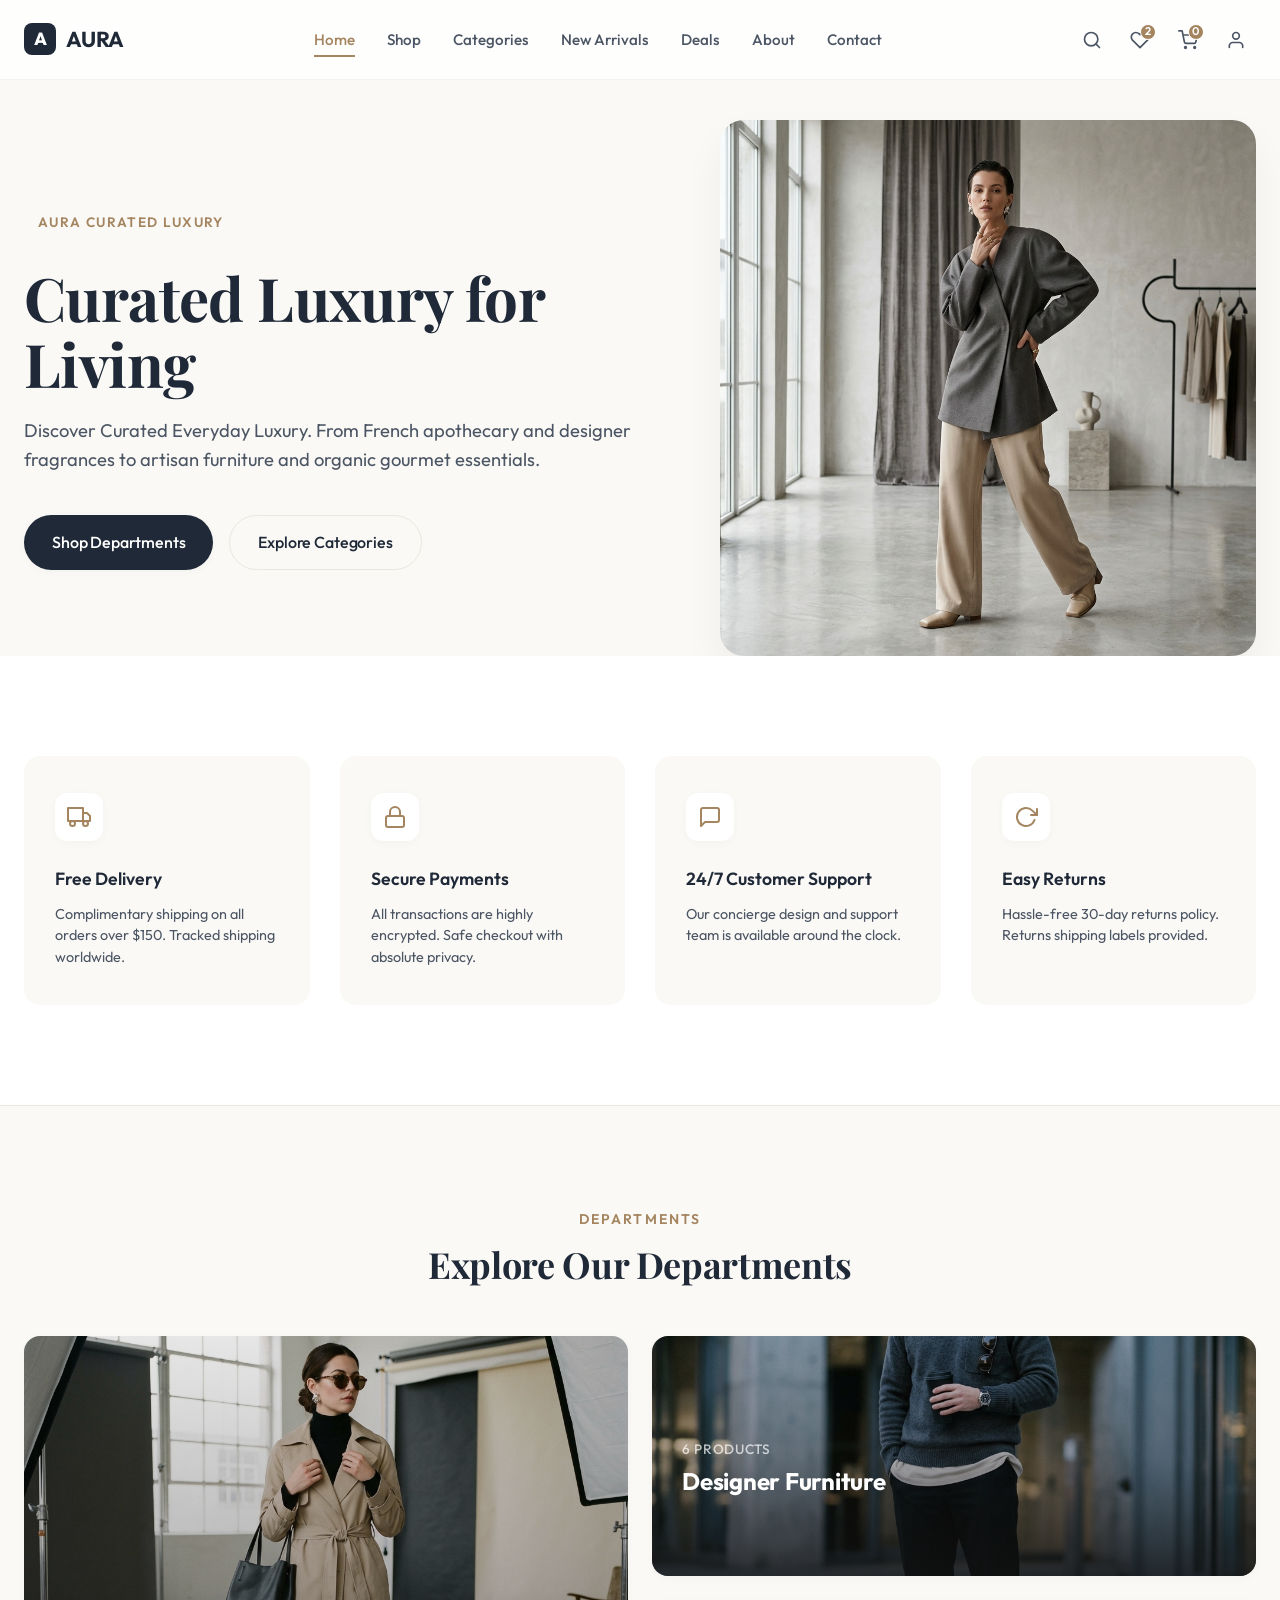
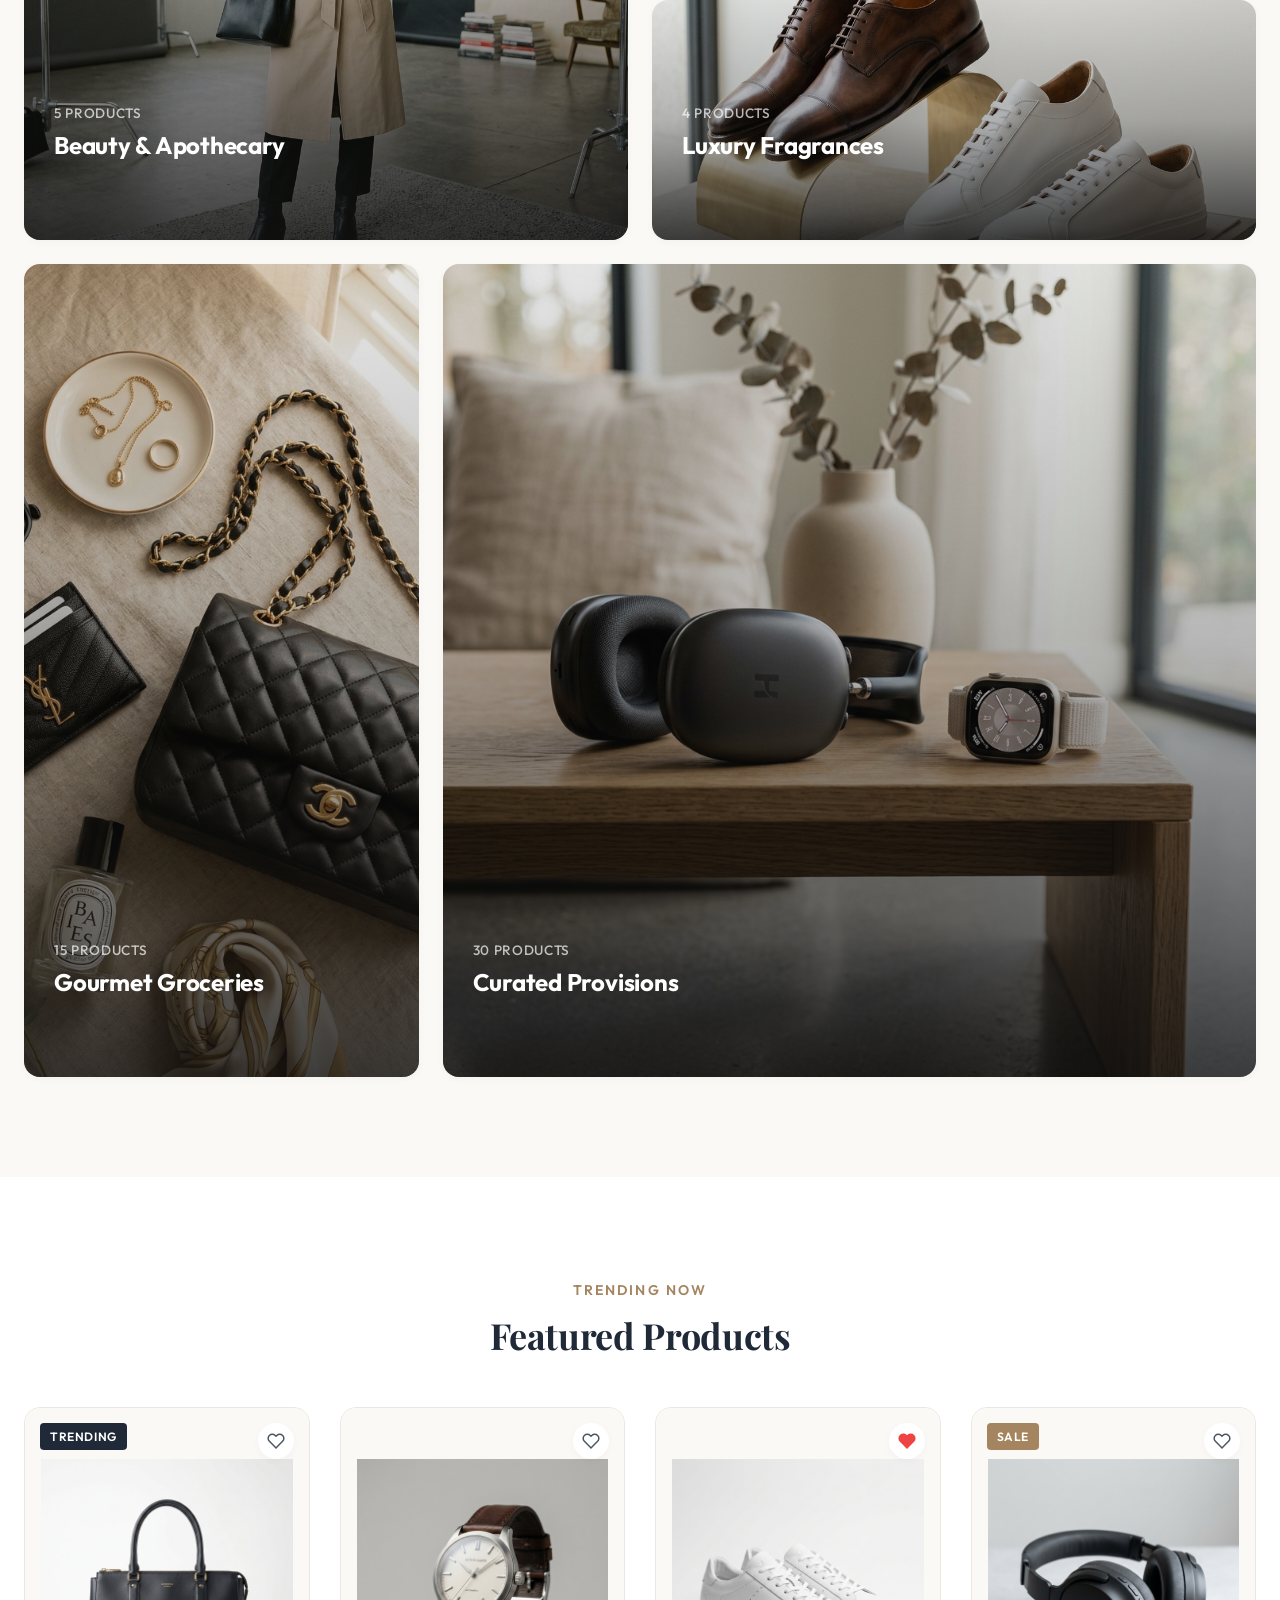
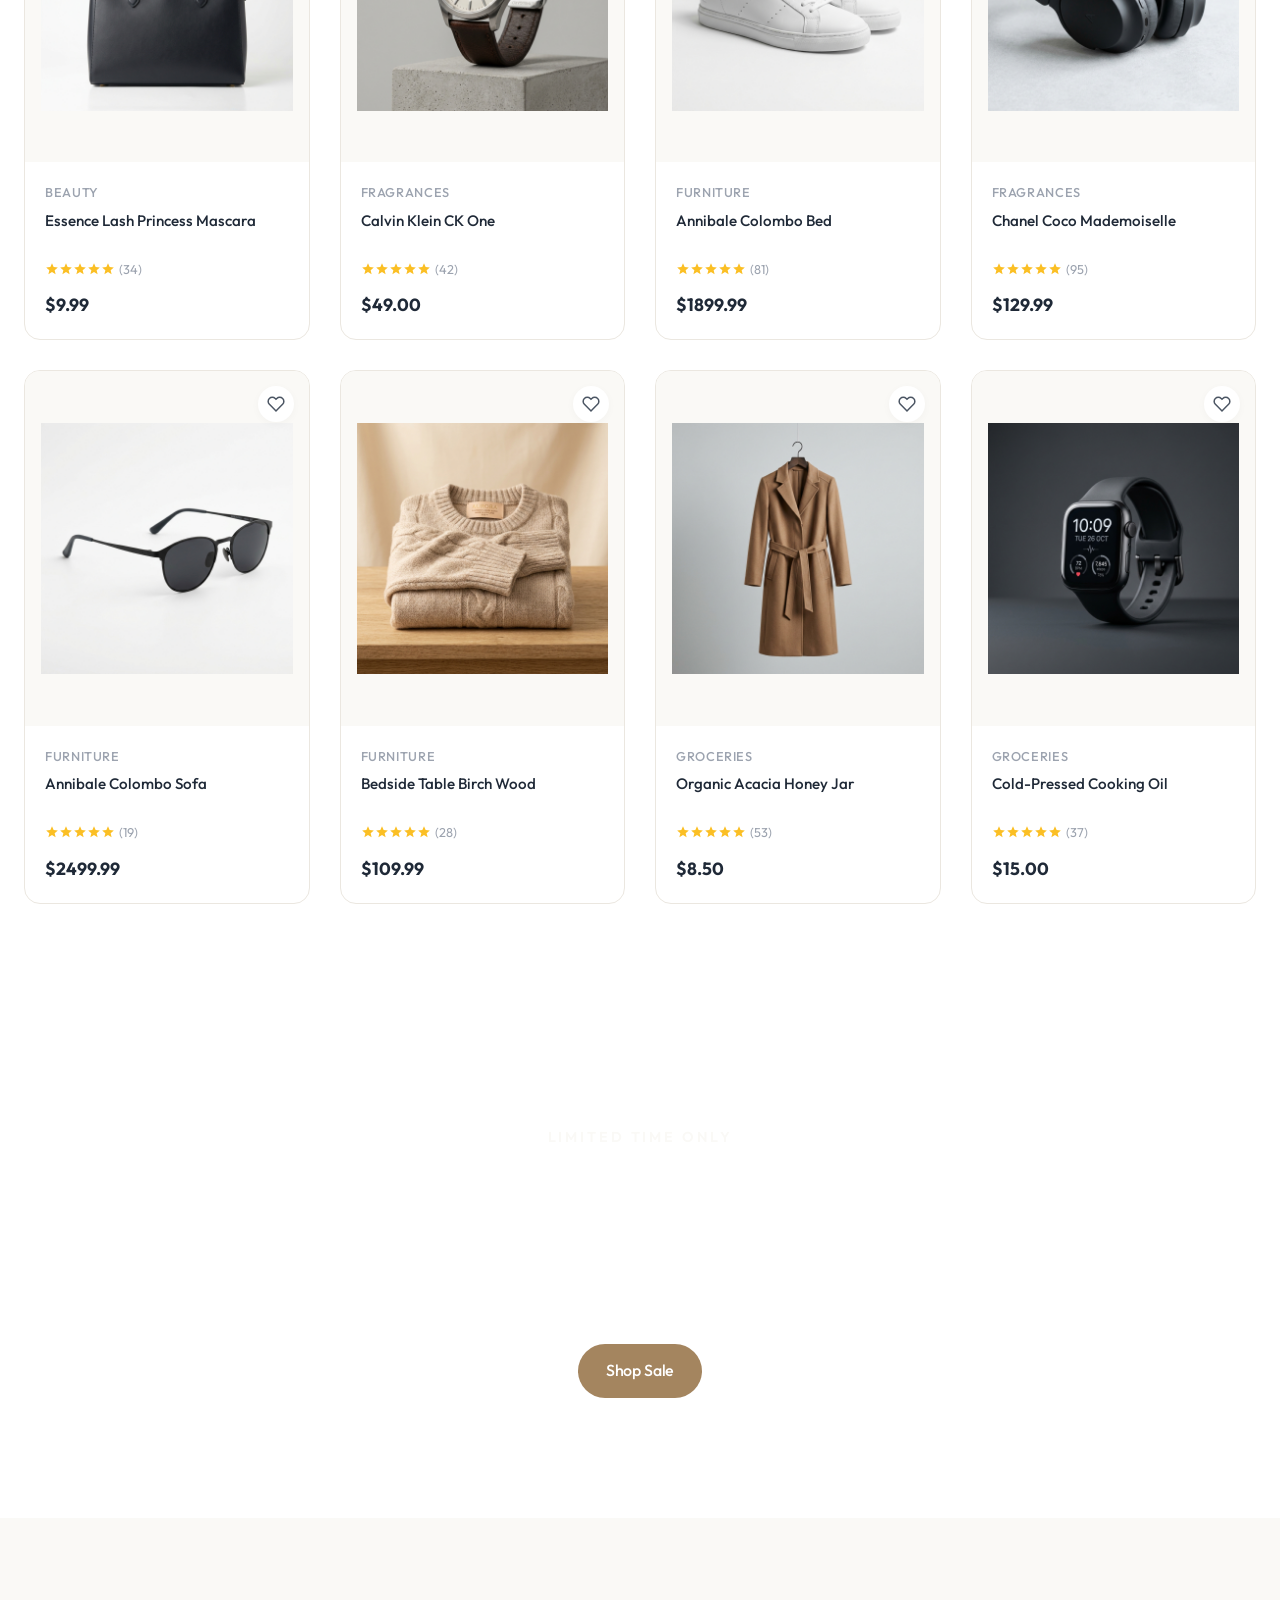
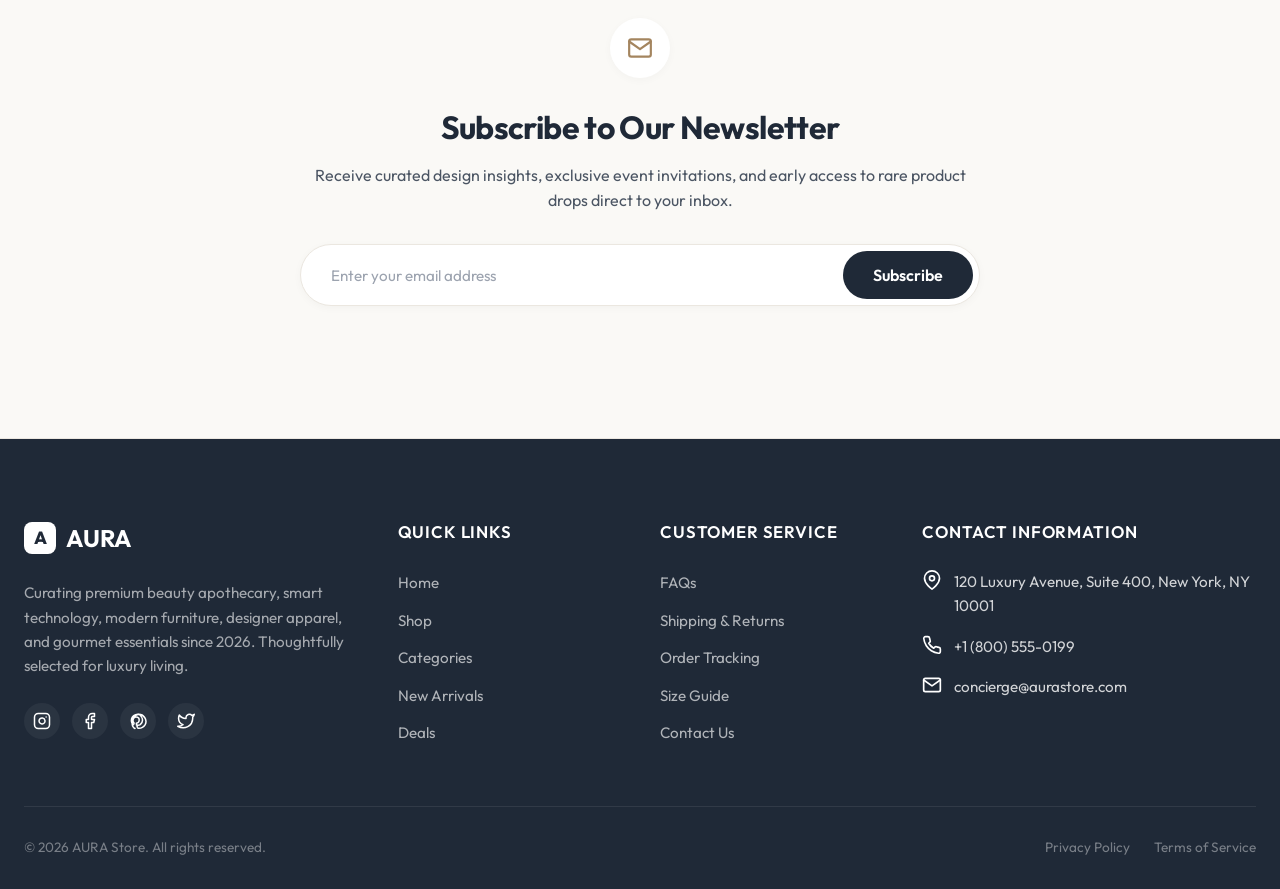
==== commit 5c34be68: "search function" ====
--- a/index.html
+++ b/index.html
@@ -5,9 +5,9 @@
     <meta name="viewport" content="width=device-width, initial-scale=1.0">
     
     <!-- Title & SEO Meta Tags -->
-    <title>AURA — Premium Minimalist Fashion & Lifestyle Store</title>
-    <meta name="description" content="Discover AURA's curated collection of premium designer clothing, luxury accessories, and smart lifestyle essentials. Enjoy free shipping and easy returns.">
-    <meta name="keywords" content="premium fashion, luxury apparel, minimalist store, e-commerce fashion, designer shoes, lifestyle accessories">
+    <title>AURA — Curated Luxury Lifestyle Department Store</title>
+    <meta name="description" content="Discover AURA's curated collection of premium beauty apothecary, designer fragrances, artisan furniture, and gourmet everyday provisions.">
+    <meta name="keywords" content="luxury department store, curated lifestyle, designer fragrances, design furniture, designer beauty, premium groceries">
     
     <!-- CSS Stylesheet -->
     <link rel="stylesheet" href="css/style.css">
@@ -42,7 +42,7 @@
             <!-- Right: Action Buttons -->
             <div class="header-actions">
                 <!-- Search Button -->
-                <button class="action-btn" id="search-trigger" aria-label="Open Search">
+                <button onclick="openFilter()" class="action-btn" id="search-trigger" aria-label="Open Search">
                     <svg xmlns="http://www.w3.org/2000/svg" viewBox="0 0 24 24" fill="none" stroke="currentColor" stroke-linecap="round" stroke-linejoin="round">
                         <circle cx="11" cy="11" r="8"></circle>
                         <line x1="21" y1="21" x2="16.65" y2="16.65"></line>
@@ -118,7 +118,7 @@
             </nav>
 
             <div class="mobile-nav-actions">
-                <a href="#search" class="mobile-action-link" id="mobile-search-trigger">
+                <a onclick="openFilter(); event.preventDefault();" href="" class="mobile-action-link" id="mobile-search-trigger">
                     <svg xmlns="http://www.w3.org/2000/svg" viewBox="0 0 24 24" fill="none" stroke="currentColor" stroke-linecap="round" stroke-linejoin="round">
                         <circle cx="11" cy="11" r="8"></circle>
                         <line x1="21" y1="21" x2="16.65" y2="16.65"></line>
@@ -158,17 +158,17 @@
     <section class="hero-section" id="home">
         <div class="container">
             <div class="hero-content">
-                <span class="hero-tag">AURA Autumn Collection</span>
-                <h1 class="hero-title">Discover Premium Fashion & Lifestyle</h1>
-                <p class="hero-desc">Elevate your everyday with our refined essentials, crafted for comfort, style, and long-lasting beauty. Experience luxury simplified.</p>
+                <span class="hero-tag">AURA Curated Luxury</span>
+                <h1 class="hero-title">Curated Luxury for Living</h1>
+                <p class="hero-desc">Discover Curated Everyday Luxury. From French apothecary and designer fragrances to artisan furniture and organic gourmet essentials.</p>
                 <div class="hero-btns">
-                    <a href="#shop" class="btn btn-primary" id="hero-btn-primary">Shop Now</a>
-                    <a href="#categories" class="btn btn-secondary" id="hero-btn-secondary">Explore Collection</a>
+                    <a href="shop.html" class="btn btn-primary" id="hero-btn-primary">Shop Departments</a>
+                    <a href="#categories" class="btn btn-secondary" id="hero-btn-secondary">Explore Categories</a>
                 </div>
             </div>
             <div class="hero-image-wrapper">
                 <div class="hero-img-bg"></div>
-                <img src="images/hero_fashion.png" alt="AURA Autumn premium apparel model showcase" class="hero-img" loading="eager" width="600" height="560">
+                <img src="images/hero_fashion.png" alt="AURA Curated Luxury lifestyle showcase" class="hero-img" loading="eager" width="600" height="560">
             </div>
         </div>
     </section>
@@ -237,21 +237,21 @@
     <section class="categories-section section-padding" id="categories">
         <div class="container">
             <div class="section-title-wrapper">
-                <span class="section-tag">Shop by</span>
-                <h2 class="section-title">Explore Our Categories</h2>
+                <span class="section-tag">Departments</span>
+                <h2 class="section-title">Explore Our Departments</h2>
             </div>
             
             <div class="categories-grid">
-                <!-- Women -->
+                <!-- Beauty & Apothecary (Women) -->
                 <div class="category-card cat-women" id="cat-card-women">
-                    <img src="images/cat_women.png" alt="Women's collection category" class="category-img" loading="lazy">
+                    <img src="images/cat_women.png" alt="Beauty & Apothecary collection" class="category-img" loading="lazy">
                     <div class="category-overlay">
                         <div>
-                            <span class="category-count">124 Products</span>
-                            <h3 class="category-title">Women</h3>
-                        </div>
-                        <a href="#shop" class="category-btn" id="cat-btn-women">
-                            <span>View Products</span>
+                            <span class="category-count">5 Products</span>
+                            <h3 class="category-title">Beauty & Apothecary</h3>
+                        </div>
+                        <a href="shop.html" class="category-btn" id="cat-btn-women">
+                            <span>Explore Department</span>
                             <svg xmlns="http://www.w3.org/2000/svg" viewBox="0 0 24 24" fill="none" stroke="currentColor" stroke-width="2.5" stroke-linecap="round" stroke-linejoin="round" width="16" height="16">
                                 <line x1="5" y1="12" x2="19" y2="12"></line>
                                 <polyline points="12 5 19 12 12 19"></polyline>
@@ -260,16 +260,16 @@
                     </div>
                 </div>
                 
-                <!-- Men -->
+                <!-- Designer Furniture (Men) -->
                 <div class="category-card cat-men" id="cat-card-men">
-                    <img src="images/cat_men.png" alt="Men's collection category" class="category-img" loading="lazy">
+                    <img src="images/cat_men.png" alt="Designer Furniture collection" class="category-img" loading="lazy">
                     <div class="category-overlay">
                         <div>
-                            <span class="category-count">98 Products</span>
-                            <h3 class="category-title">Men</h3>
-                        </div>
-                        <a href="#shop" class="category-btn" id="cat-btn-men">
-                            <span>View Products</span>
+                            <span class="category-count">6 Products</span>
+                            <h3 class="category-title">Designer Furniture</h3>
+                        </div>
+                        <a href="shop.html" class="category-btn" id="cat-btn-men">
+                            <span>Explore Department</span>
                             <svg xmlns="http://www.w3.org/2000/svg" viewBox="0 0 24 24" fill="none" stroke="currentColor" stroke-width="2.5" stroke-linecap="round" stroke-linejoin="round" width="16" height="16">
                                 <line x1="5" y1="12" x2="19" y2="12"></line>
                                 <polyline points="12 5 19 12 12 19"></polyline>
@@ -278,16 +278,16 @@
                     </div>
                 </div>
                 
-                <!-- Shoes -->
+                <!-- Luxury Fragrances (Shoes) -->
                 <div class="category-card cat-shoes" id="cat-card-shoes">
-                    <img src="images/cat_shoes.png" alt="Premium Shoes category" class="category-img" loading="lazy">
+                    <img src="images/cat_shoes.png" alt="Luxury Fragrances collection" class="category-img" loading="lazy">
                     <div class="category-overlay">
                         <div>
-                            <span class="category-count">64 Products</span>
-                            <h3 class="category-title">Shoes</h3>
-                        </div>
-                        <a href="#shop" class="category-btn" id="cat-btn-shoes">
-                            <span>View Products</span>
+                            <span class="category-count">4 Products</span>
+                            <h3 class="category-title">Luxury Fragrances</h3>
+                        </div>
+                        <a href="shop.html" class="category-btn" id="cat-btn-shoes">
+                            <span>Explore Department</span>
                             <svg xmlns="http://www.w3.org/2000/svg" viewBox="0 0 24 24" fill="none" stroke="currentColor" stroke-width="2.5" stroke-linecap="round" stroke-linejoin="round" width="16" height="16">
                                 <line x1="5" y1="12" x2="19" y2="12"></line>
                                 <polyline points="12 5 19 12 12 19"></polyline>
@@ -296,16 +296,16 @@
                     </div>
                 </div>
                 
-                <!-- Accessories -->
+                <!-- Gourmet Groceries (Accessories) -->
                 <div class="category-card cat-accessories" id="cat-card-accessories">
-                    <img src="images/cat_accessories.png" alt="Luxury Accessories category" class="category-img" loading="lazy">
+                    <img src="images/cat_accessories.png" alt="Gourmet Groceries collection" class="category-img" loading="lazy">
                     <div class="category-overlay">
                         <div>
-                            <span class="category-count">85 Products</span>
-                            <h3 class="category-title">Accessories</h3>
-                        </div>
-                        <a href="#shop" class="category-btn" id="cat-btn-accessories">
-                            <span>View Products</span>
+                            <span class="category-count">15 Products</span>
+                            <h3 class="category-title">Gourmet Groceries</h3>
+                        </div>
+                        <a href="shop.html" class="category-btn" id="cat-btn-accessories">
+                            <span>Explore Department</span>
                             <svg xmlns="http://www.w3.org/2000/svg" viewBox="0 0 24 24" fill="none" stroke="currentColor" stroke-width="2.5" stroke-linecap="round" stroke-linejoin="round" width="16" height="16">
                                 <line x1="5" y1="12" x2="19" y2="12"></line>
                                 <polyline points="12 5 19 12 12 19"></polyline>
@@ -314,16 +314,16 @@
                     </div>
                 </div>
                 
-                <!-- Electronics -->
+                <!-- Curated Provisions (Electronics) -->
                 <div class="category-card cat-electronics" id="cat-card-electronics">
-                    <img src="images/cat_electronics.png" alt="High-End Smart Electronics category" class="category-img" loading="lazy">
+                    <img src="images/cat_electronics.png" alt="Curated Provisions collection" class="category-img" loading="lazy">
                     <div class="category-overlay">
                         <div>
-                            <span class="category-count">42 Products</span>
-                            <h3 class="category-title">Electronics</h3>
-                        </div>
-                        <a href="#shop" class="category-btn" id="cat-btn-electronics">
-                            <span>View Products</span>
+                            <span class="category-count">30 Products</span>
+                            <h3 class="category-title">Curated Provisions</h3>
+                        </div>
+                        <a href="shop.html" class="category-btn" id="cat-btn-electronics">
+                            <span>Explore Department</span>
                             <svg xmlns="http://www.w3.org/2000/svg" viewBox="0 0 24 24" fill="none" stroke="currentColor" stroke-width="2.5" stroke-linecap="round" stroke-linejoin="round" width="16" height="16">
                                 <line x1="5" y1="12" x2="19" y2="12"></line>
                                 <polyline points="12 5 19 12 12 19"></polyline>
@@ -346,18 +346,18 @@
             </div>
             
             <div class="products-grid">
-                <!-- Product 1: Handbag -->
+                <!-- Product 1: Beauty -->
                 <article class="product-card" id="prod-card-1">
                     <div class="product-media">
                         <div class="product-badges">
-                            <span class="product-badge badge-new">New</span>
+                            <span class="product-badge badge-new">Trending</span>
                         </div>
                         <button class="wishlist-btn" aria-label="Add to Wishlist" id="wishlist-btn-1">
                             <svg xmlns="http://www.w3.org/2000/svg" viewBox="0 0 24 24">
                                 <path d="M20.84 4.61a5.5 5.5 0 0 0-7.78 0L12 5.67l-1.06-1.06a5.5 5.5 0 0 0-7.78 7.78l1.06 1.06L12 21.23l7.78-7.78 1.06-1.06a5.5 5.5 0 0 0 0-7.78z"></path>
                             </svg>
                         </button>
-                        <img src="images/products/bag.png" alt="AURA Premium Designer Leather Handbag" class="product-img" loading="lazy">
+                        <img src="images/products/bag.png" alt="Essence Lash Princess Mascara" class="product-img" loading="lazy">
                         <div class="product-actions-overlay">
                             <button class="overlay-add-cart-btn" id="add-to-cart-1">
                                 <svg xmlns="http://www.w3.org/2000/svg" viewBox="0 0 24 24" fill="none" stroke="currentColor" stroke-width="2" stroke-linecap="round" stroke-linejoin="round" width="16" height="16">
@@ -376,8 +376,8 @@
                         </div>
                     </div>
                     <div class="product-details">
-                        <span class="product-cat">Accessories</span>
-                        <h3 class="product-name"><a href="#product-1" id="prod-link-1">Minimalist Leather Tote Bag</a></h3>
+                        <span class="product-cat">Beauty</span>
+                        <h3 class="product-name"><a href="#product-1" id="prod-link-1">Essence Lash Princess Mascara</a></h3>
                         <div class="product-rating">
                             <div class="rating-stars" aria-label="Rating: 4.8 out of 5 stars">
                                 <svg viewBox="0 0 24 24"><path d="M12 17.27L18.18 21l-1.64-7.03L22 9.24l-7.19-.61L12 2 9.19 8.63 2 9.24l5.46 4.73L5.82 21z"></path></svg>
@@ -389,12 +389,12 @@
                             <span class="rating-count">(34)</span>
                         </div>
                         <div class="product-price-wrapper">
-                            <span class="price-current">$185.00</span>
+                            <span class="price-current">$9.99</span>
                         </div>
                     </div>
                 </article>
 
-                <!-- Product 2: Watch -->
+                <!-- Product 2: Fragrances -->
                 <article class="product-card" id="prod-card-2">
                     <div class="product-media">
                         <button class="wishlist-btn" aria-label="Add to Wishlist" id="wishlist-btn-2">
@@ -402,7 +402,7 @@
                                 <path d="M20.84 4.61a5.5 5.5 0 0 0-7.78 0L12 5.67l-1.06-1.06a5.5 5.5 0 0 0-7.78 7.78l1.06 1.06L12 21.23l7.78-7.78 1.06-1.06a5.5 5.5 0 0 0 0-7.78z"></path>
                             </svg>
                         </button>
-                        <img src="images/products/watch.png" alt="Classic Minimalist Watch" class="product-img" loading="lazy">
+                        <img src="images/products/watch.png" alt="Calvin Klein CK One" class="product-img" loading="lazy">
                         <div class="product-actions-overlay">
                             <button class="overlay-add-cart-btn" id="add-to-cart-2">
                                 <svg xmlns="http://www.w3.org/2000/svg" viewBox="0 0 24 24" fill="none" stroke="currentColor" stroke-width="2" stroke-linecap="round" stroke-linejoin="round" width="16" height="16">
@@ -421,8 +421,8 @@
                         </div>
                     </div>
                     <div class="product-details">
-                        <span class="product-cat">Accessories</span>
-                        <h3 class="product-name"><a href="#product-2" id="prod-link-2">Classic Chronograph Watch</a></h3>
+                        <span class="product-cat">Fragrances</span>
+                        <h3 class="product-name"><a href="#product-2" id="prod-link-2">Calvin Klein CK One</a></h3>
                         <div class="product-rating">
                             <div class="rating-stars" aria-label="Rating: 4.9 out of 5 stars">
                                 <svg viewBox="0 0 24 24"><path d="M12 17.27L18.18 21l-1.64-7.03L22 9.24l-7.19-.61L12 2 9.19 8.63 2 9.24l5.46 4.73L5.82 21z"></path></svg>
@@ -434,12 +434,12 @@
                             <span class="rating-count">(42)</span>
                         </div>
                         <div class="product-price-wrapper">
-                            <span class="price-current">$220.00</span>
+                            <span class="price-current">$49.00</span>
                         </div>
                     </div>
                 </article>
 
-                <!-- Product 3: Sneakers -->
+                <!-- Product 3: Furniture -->
                 <article class="product-card" id="prod-card-3">
                     <div class="product-media">
                         <button class="wishlist-btn active" aria-label="Add to Wishlist" id="wishlist-btn-3">
@@ -447,7 +447,7 @@
                                 <path d="M20.84 4.61a5.5 5.5 0 0 0-7.78 0L12 5.67l-1.06-1.06a5.5 5.5 0 0 0-7.78 7.78l1.06 1.06L12 21.23l7.78-7.78 1.06-1.06a5.5 5.5 0 0 0 0-7.78z"></path>
                             </svg>
                         </button>
-                        <img src="images/products/sneakers.png" alt="Sleek Modern White Sneakers" class="product-img" loading="lazy">
+                        <img src="images/products/sneakers.png" alt="Annibale Colombo Bed" class="product-img" loading="lazy">
                         <div class="product-actions-overlay">
                             <button class="overlay-add-cart-btn" id="add-to-cart-3">
                                 <svg xmlns="http://www.w3.org/2000/svg" viewBox="0 0 24 24" fill="none" stroke="currentColor" stroke-width="2" stroke-linecap="round" stroke-linejoin="round" width="16" height="16">
@@ -466,8 +466,8 @@
                         </div>
                     </div>
                     <div class="product-details">
-                        <span class="product-cat">Shoes</span>
-                        <h3 class="product-name"><a href="#product-3" id="prod-link-3">Minimalist Leather Sneakers</a></h3>
+                        <span class="product-cat">Furniture</span>
+                        <h3 class="product-name"><a href="#product-3" id="prod-link-3">Annibale Colombo Bed</a></h3>
                         <div class="product-rating">
                             <div class="rating-stars" aria-label="Rating: 4.7 out of 5 stars">
                                 <svg viewBox="0 0 24 24"><path d="M12 17.27L18.18 21l-1.64-7.03L22 9.24l-7.19-.61L12 2 9.19 8.63 2 9.24l5.46 4.73L5.82 21z"></path></svg>
@@ -479,12 +479,12 @@
                             <span class="rating-count">(81)</span>
                         </div>
                         <div class="product-price-wrapper">
-                            <span class="price-current">$140.00</span>
+                            <span class="price-current">$1899.99</span>
                         </div>
                     </div>
                 </article>
 
-                <!-- Product 4: Headphones -->
+                <!-- Product 4: Fragrances -->
                 <article class="product-card" id="prod-card-4">
                     <div class="product-media">
                         <div class="product-badges">
@@ -495,7 +495,7 @@
                                 <path d="M20.84 4.61a5.5 5.5 0 0 0-7.78 0L12 5.67l-1.06-1.06a5.5 5.5 0 0 0-7.78 7.78l1.06 1.06L12 21.23l7.78-7.78 1.06-1.06a5.5 5.5 0 0 0 0-7.78z"></path>
                             </svg>
                         </button>
-                        <img src="images/products/headphones.png" alt="Premium Wireless Headphones" class="product-img" loading="lazy">
+                        <img src="images/products/headphones.png" alt="Chanel Coco Mademoiselle" class="product-img" loading="lazy">
                         <div class="product-actions-overlay">
                             <button class="overlay-add-cart-btn" id="add-to-cart-4">
                                 <svg xmlns="http://www.w3.org/2000/svg" viewBox="0 0 24 24" fill="none" stroke="currentColor" stroke-width="2" stroke-linecap="round" stroke-linejoin="round" width="16" height="16">
@@ -514,8 +514,8 @@
                         </div>
                     </div>
                     <div class="product-details">
-                        <span class="product-cat">Electronics</span>
-                        <h3 class="product-name"><a href="#product-4" id="prod-link-4">Wireless Studio Headphones</a></h3>
+                        <span class="product-cat">Fragrances</span>
+                        <h3 class="product-name"><a href="#product-4" id="prod-link-4">Chanel Coco Mademoiselle</a></h3>
                         <div class="product-rating">
                             <div class="rating-stars" aria-label="Rating: 5.0 out of 5 stars">
                                 <svg viewBox="0 0 24 24"><path d="M12 17.27L18.18 21l-1.64-7.03L22 9.24l-7.19-.61L12 2 9.19 8.63 2 9.24l5.46 4.73L5.82 21z"></path></svg>
@@ -527,13 +527,12 @@
                             <span class="rating-count">(95)</span>
                         </div>
                         <div class="product-price-wrapper">
-                            <span class="price-current">$249.00</span>
-                            <span class="price-old">$299.00</span>
+                            <span class="price-current">$129.99</span>
                         </div>
                     </div>
                 </article>
 
-                <!-- Product 5: Sunglasses -->
+                <!-- Product 5: Furniture -->
                 <article class="product-card" id="prod-card-5">
                     <div class="product-media">
                         <button class="wishlist-btn" aria-label="Add to Wishlist" id="wishlist-btn-5">
@@ -541,7 +540,7 @@
                                 <path d="M20.84 4.61a5.5 5.5 0 0 0-7.78 0L12 5.67l-1.06-1.06a5.5 5.5 0 0 0-7.78 7.78l1.06 1.06L12 21.23l7.78-7.78 1.06-1.06a5.5 5.5 0 0 0 0-7.78z"></path>
                             </svg>
                         </button>
-                        <img src="images/products/sunglasses.png" alt="Designer Sunglasses" class="product-img" loading="lazy">
+                        <img src="images/products/sunglasses.png" alt="Annibale Colombo Sofa" class="product-img" loading="lazy">
                         <div class="product-actions-overlay">
                             <button class="overlay-add-cart-btn" id="add-to-cart-5">
                                 <svg xmlns="http://www.w3.org/2000/svg" viewBox="0 0 24 24" fill="none" stroke="currentColor" stroke-width="2" stroke-linecap="round" stroke-linejoin="round" width="16" height="16">
@@ -560,8 +559,8 @@
                         </div>
                     </div>
                     <div class="product-details">
-                        <span class="product-cat">Accessories</span>
-                        <h3 class="product-name"><a href="#product-5" id="prod-link-5">Vintage Acetate Sunglasses</a></h3>
+                        <span class="product-cat">Furniture</span>
+                        <h3 class="product-name"><a href="#product-5" id="prod-link-5">Annibale Colombo Sofa</a></h3>
                         <div class="product-rating">
                             <div class="rating-stars" aria-label="Rating: 4.6 out of 5 stars">
                                 <svg viewBox="0 0 24 24"><path d="M12 17.27L18.18 21l-1.64-7.03L22 9.24l-7.19-.61L12 2 9.19 8.63 2 9.24l5.46 4.73L5.82 21z"></path></svg>
@@ -573,12 +572,12 @@
                             <span class="rating-count">(19)</span>
                         </div>
                         <div class="product-price-wrapper">
-                            <span class="price-current">$95.00</span>
+                            <span class="price-current">$2499.99</span>
                         </div>
                     </div>
                 </article>
 
-                <!-- Product 6: Sweater -->
+                <!-- Product 6: Furniture -->
                 <article class="product-card" id="prod-card-6">
                     <div class="product-media">
                         <button class="wishlist-btn" aria-label="Add to Wishlist" id="wishlist-btn-6">
@@ -586,7 +585,7 @@
                                 <path d="M20.84 4.61a5.5 5.5 0 0 0-7.78 0L12 5.67l-1.06-1.06a5.5 5.5 0 0 0-7.78 7.78l1.06 1.06L12 21.23l7.78-7.78 1.06-1.06a5.5 5.5 0 0 0 0-7.78z"></path>
                             </svg>
                         </button>
-                        <img src="images/products/sweater.png" alt="Cozy Cashmere Sweater" class="product-img" loading="lazy">
+                        <img src="images/products/sweater.png" alt="Bedside Table Birch Wood" class="product-img" loading="lazy">
                         <div class="product-actions-overlay">
                             <button class="overlay-add-cart-btn" id="add-to-cart-6">
                                 <svg xmlns="http://www.w3.org/2000/svg" viewBox="0 0 24 24" fill="none" stroke="currentColor" stroke-width="2" stroke-linecap="round" stroke-linejoin="round" width="16" height="16">
@@ -605,8 +604,8 @@
                         </div>
                     </div>
                     <div class="product-details">
-                        <span class="product-cat">Women</span>
-                        <h3 class="product-name"><a href="#product-6" id="prod-link-6">Premium Cashmere Knit Sweater</a></h3>
+                        <span class="product-cat">Furniture</span>
+                        <h3 class="product-name"><a href="#product-6" id="prod-link-6">Bedside Table Birch Wood</a></h3>
                         <div class="product-rating">
                             <div class="rating-stars" aria-label="Rating: 4.7 out of 5 stars">
                                 <svg viewBox="0 0 24 24"><path d="M12 17.27L18.18 21l-1.64-7.03L22 9.24l-7.19-.61L12 2 9.19 8.63 2 9.24l5.46 4.73L5.82 21z"></path></svg>
@@ -618,12 +617,12 @@
                             <span class="rating-count">(28)</span>
                         </div>
                         <div class="product-price-wrapper">
-                            <span class="price-current">$165.00</span>
+                            <span class="price-current">$109.99</span>
                         </div>
                     </div>
                 </article>
 
-                <!-- Product 7: Coat -->
+                <!-- Product 7: Groceries -->
                 <article class="product-card" id="prod-card-7">
                     <div class="product-media">
                         <button class="wishlist-btn" aria-label="Add to Wishlist" id="wishlist-btn-7">
@@ -631,7 +630,7 @@
                                 <path d="M20.84 4.61a5.5 5.5 0 0 0-7.78 0L12 5.67l-1.06-1.06a5.5 5.5 0 0 0-7.78 7.78l1.06 1.06L12 21.23l7.78-7.78 1.06-1.06a5.5 5.5 0 0 0 0-7.78z"></path>
                             </svg>
                         </button>
-                        <img src="images/products/coat.png" alt="Wool Overcoat" class="product-img" loading="lazy">
+                        <img src="images/products/coat.png" alt="Organic Acacia Honey Jar" class="product-img" loading="lazy">
                         <div class="product-actions-overlay">
                             <button class="overlay-add-cart-btn" id="add-to-cart-7">
                                 <svg xmlns="http://www.w3.org/2000/svg" viewBox="0 0 24 24" fill="none" stroke="currentColor" stroke-width="2" stroke-linecap="round" stroke-linejoin="round" width="16" height="16">
@@ -650,8 +649,8 @@
                         </div>
                     </div>
                     <div class="product-details">
-                        <span class="product-cat">Men</span>
-                        <h3 class="product-name"><a href="#product-7" id="prod-link-7">Minimalist Winter Wool Coat</a></h3>
+                        <span class="product-cat">Groceries</span>
+                        <h3 class="product-name"><a href="#product-7" id="prod-link-7">Organic Acacia Honey Jar</a></h3>
                         <div class="product-rating">
                             <div class="rating-stars" aria-label="Rating: 4.8 out of 5 stars">
                                 <svg viewBox="0 0 24 24"><path d="M12 17.27L18.18 21l-1.64-7.03L22 9.24l-7.19-.61L12 2 9.19 8.63 2 9.24l5.46 4.73L5.82 21z"></path></svg>
@@ -663,12 +662,12 @@
                             <span class="rating-count">(53)</span>
                         </div>
                         <div class="product-price-wrapper">
-                            <span class="price-current">$320.00</span>
+                            <span class="price-current">$8.50</span>
                         </div>
                     </div>
                 </article>
 
-                <!-- Product 8: Smartwatch -->
+                <!-- Product 8: Groceries -->
                 <article class="product-card" id="prod-card-8">
                     <div class="product-media">
                         <button class="wishlist-btn" aria-label="Add to Wishlist" id="wishlist-btn-8">
@@ -676,7 +675,7 @@
                                 <path d="M20.84 4.61a5.5 5.5 0 0 0-7.78 0L12 5.67l-1.06-1.06a5.5 5.5 0 0 0-7.78 7.78l1.06 1.06L12 21.23l7.78-7.78 1.06-1.06a5.5 5.5 0 0 0 0-7.78z"></path>
                             </svg>
                         </button>
-                        <img src="images/products/smartwatch.png" alt="Smartwatch Electronics" class="product-img" loading="lazy">
+                        <img src="images/products/smartwatch.png" alt="Cold-Pressed Cooking Oil" class="product-img" loading="lazy">
                         <div class="product-actions-overlay">
                             <button class="overlay-add-cart-btn" id="add-to-cart-8">
                                 <svg xmlns="http://www.w3.org/2000/svg" viewBox="0 0 24 24" fill="none" stroke="currentColor" stroke-width="2" stroke-linecap="round" stroke-linejoin="round" width="16" height="16">
@@ -695,8 +694,8 @@
                         </div>
                     </div>
                     <div class="product-details">
-                        <span class="product-cat">Electronics</span>
-                        <h3 class="product-name"><a href="#product-8" id="prod-link-8">Active Sport Smartwatch</a></h3>
+                        <span class="product-cat">Groceries</span>
+                        <h3 class="product-name"><a href="#product-8" id="prod-link-8">Cold-Pressed Cooking Oil</a></h3>
                         <div class="product-rating">
                             <div class="rating-stars" aria-label="Rating: 4.5 out of 5 stars">
                                 <svg viewBox="0 0 24 24"><path d="M12 17.27L18.18 21l-1.64-7.03L22 9.24l-7.19-.61L12 2 9.19 8.63 2 9.24l5.46 4.73L5.82 21z"></path></svg>
@@ -708,7 +707,7 @@
                             <span class="rating-count">(37)</span>
                         </div>
                         <div class="product-price-wrapper">
-                            <span class="price-current">$199.00</span>
+                            <span class="price-current">$15.00</span>
                         </div>
                     </div>
                 </article>
@@ -722,9 +721,9 @@
     <section class="promo-section" id="deals">
         <div class="promo-content container">
             <span class="promo-tag">Limited Time Only</span>
-            <h2 class="promo-title">Summer Collection</h2>
-            <p class="promo-desc">Refresh your wardrobe with up to 50% off select handcrafted garments and accessories. Free global returns included.</p>
-            <a href="#shop" class="btn btn-accent" id="promo-btn-shop">Shop Sale</a>
+            <h2 class="promo-title">Timeless Curation Sale</h2>
+            <p class="promo-desc">Elevate your surroundings with up to 40% off select handcrafted furniture, organic elixirs, and designer technology. Free global returns included.</p>
+            <a href="shop.html" class="btn btn-accent" id="promo-btn-shop">Shop Sale</a>
         </div>
     </section>
 
@@ -741,7 +740,7 @@
                     </svg>
                 </div>
                 <h2 class="newsletter-title">Subscribe to Our Newsletter</h2>
-                <p class="newsletter-desc">Receive exclusive offers, styling guides, and early access to collection drops direct to your inbox.</p>
+                <p class="newsletter-desc">Receive curated design insights, exclusive event invitations, and early access to rare product drops direct to your inbox.</p>
                 
                 <form class="newsletter-form" id="newsletter-form" novalidate>
                     <input type="email" class="newsletter-input" id="newsletter-email" placeholder="Enter your email address" aria-label="Email address for newsletter" required>
@@ -764,7 +763,7 @@
                         <span class="logo-icon">A</span>
                         <span>AURA</span>
                     </a>
-                    <p class="footer-desc">Curating elegant clothing, timeless accessories, and minimal lifestyle goods since 2026. Made with fair trade materials and durable design.</p>
+                    <p class="footer-desc">Curating premium beauty apothecary, smart technology, modern furniture, designer apparel, and gourmet essentials since 2026. Thoughtfully selected for luxury living.</p>
                     <div class="social-links">
                         <a href="https://instagram.com" class="social-link" aria-label="AURA Instagram" target="_blank" rel="noopener">
                             <svg xmlns="http://www.w3.org/2000/svg" viewBox="0 0 24 24" fill="none" stroke="currentColor" stroke-width="2" stroke-linecap="round" stroke-linejoin="round">
@@ -867,7 +866,7 @@
        SEARCH OVERLAY
        ========================================================================== -->
     <div class="search-overlay" id="search-overlay" role="dialog" aria-modal="true" aria-label="Search Products">
-        <button class="search-close-btn" id="search-close" aria-label="Close Search Overlay">
+        <button onclick="closeSearch()" class="search-close-btn" id="search-close" aria-label="Close Search Overlay">
             <svg xmlns="http://www.w3.org/2000/svg" viewBox="0 0 24 24" fill="none" stroke="currentColor" stroke-linecap="round" stroke-linejoin="round" width="24" height="24">
                 <line x1="18" y1="6" x2="6" y2="18"></line>
                 <line x1="6" y1="6" x2="18" y2="18"></line>
@@ -876,14 +875,15 @@
         <div class="search-container">
             <h2 class="search-header-text">What are you looking for?</h2>
             <form class="search-form" id="search-overlay-form" action="#shop">
-                <input type="search" class="search-input-field" id="search-query" placeholder="Search by product, category, style..." aria-label="Search site content" autofocus>
-                <button type="submit" class="search-submit-btn" aria-label="Submit Search">
+                <input oninput="search()" type="search" class="search-input-field" id="search-query" placeholder="Search by product, category, style..." aria-label="Search site content" autofocus>
+                <button onclick="submitSearch()" type="submit" class="search-submit-btn" aria-label="Submit Search">
                     <svg xmlns="http://www.w3.org/2000/svg" viewBox="0 0 24 24" fill="none" stroke="currentColor" stroke-linecap="round" stroke-linejoin="round">
                         <circle cx="11" cy="11" r="8"></circle>
                         <line x1="21" y1="21" x2="16.65" y2="16.65"></line>
                     </svg>
                 </button>
             </form>
+            <div class="search-results-box" id="search-results-box"></div>
         </div>
     </div>
 
--- a/css/style.css
+++ b/css/style.css
@@ -1,29 +1,30 @@
-@import url('https://fonts.googleapis.com/css2?family=Outfit:wght@300;400;500;600;700&display=swap');
+@import url('https://fonts.googleapis.com/css2?family=Outfit:wght@300;400;500;600;700&family=Playfair+Display:ital,wght@0,400..900;1,400..900&display=swap');
 
 /* ==========================================================================
    DESIGN SYSTEM & CSS VARIABLES
    ========================================================================== */
 :root {
     /* Color Palette */
-    --primary: #111111;
-    --accent: #2563EB;
-    --accent-hover: #1D4ED8;
-    --accent-light: #EFF6FF;
+    --primary: #1F2937;
+    --accent: #A4855F;
+    --accent-hover: #8D704E;
+    --accent-light: #FAF9F6;
     --bg-primary: #FFFFFF;
-    --bg-secondary: #F8F9FA;
-    --text-primary: #111111;
+    --bg-secondary: #FAF9F6;
+    --text-primary: #1F2937;
     --text-secondary: #4B5563;
     --text-muted: #9CA3AF;
-    --border-color: #E5E7EB;
+    --border-color: #EBE7E0;
     
     /* Shadows */
-    --shadow-sm: 0 2px 8px rgba(0, 0, 0, 0.04);
-    --shadow-md: 0 10px 30px rgba(0, 0, 0, 0.05);
-    --shadow-lg: 0 20px 40px rgba(0, 0, 0, 0.08);
-    --shadow-hover: 0 25px 50px -12px rgba(0, 0, 0, 0.12);
+    --shadow-sm: 0 2px 8px rgba(0, 0, 0, 0.03);
+    --shadow-md: 0 10px 30px rgba(0, 0, 0, 0.04);
+    --shadow-lg: 0 20px 40px rgba(0, 0, 0, 0.05);
+    --shadow-hover: 0 25px 50px -12px rgba(0, 0, 0, 0.08);
     
     /* Typography */
     --font-sans: 'Outfit', -apple-system, BlinkMacSystemFont, "Segoe UI", Roboto, "Helvetica Neue", Arial, sans-serif;
+    --font-serif: 'Playfair Display', Georgia, serif;
     
     /* Border Radius */
     --radius-sm: 8px;
@@ -128,10 +129,11 @@
 }
 
 .section-title {
+    font-family: var(--font-serif);
     font-size: 2.25rem;
     font-weight: 700;
     color: var(--text-primary);
-    letter-spacing: -0.02em;
+    letter-spacing: -0.01em;
     line-height: 1.2;
 }
 
@@ -542,11 +544,12 @@
 }
 
 .hero-title {
+    font-family: var(--font-serif);
     font-size: 3.75rem;
     font-weight: 700;
     line-height: 1.1;
     color: var(--primary);
-    letter-spacing: -0.03em;
+    letter-spacing: -0.01em;
     margin-bottom: 20px;
 }
 
@@ -912,7 +915,8 @@
     left: 0;
     width: 100%;
     height: 100%;
-    object-fit: cover;
+    object-fit: contain;
+    padding: 16px;
     transition: transform 0.6s cubic-bezier(0.4, 0, 0.2, 1);
 }
 
@@ -1606,3 +1610,211 @@
     width: 28px;
     height: 28px;
 }
+
+/* Search Results Box inside Overlay */
+.search-results-box {
+    margin-top: 20px;
+    width: 100%;
+    max-height: 350px;
+    overflow-y: auto;
+    background-color: var(--bg-primary);
+    border-radius: var(--radius-md);
+    box-shadow: var(--shadow-lg);
+    border: 1px solid var(--border-color);
+    display: none;
+    text-align: left;
+    padding: 10px;
+}
+
+.search-results-box.active {
+    display: block;
+}
+
+.search-result-item {
+    display: flex;
+    align-items: center;
+    gap: 15px;
+    padding: 12px 15px;
+    border-radius: var(--radius-sm);
+    transition: var(--transition-fast);
+    text-decoration: none;
+    color: var(--text-primary);
+    border-bottom: 1px solid var(--bg-secondary);
+}
+
+.search-result-item:last-child {
+    border-bottom: none;
+}
+
+.search-result-item:hover {
+    background-color: var(--bg-secondary);
+    transform: translateX(4px);
+}
+
+.search-result-img {
+    width: 45px;
+    height: 45px;
+    object-fit: contain;
+    border-radius: var(--radius-sm);
+    background-color: var(--bg-secondary);
+    padding: 4px;
+}
+
+.search-result-info {
+    flex-grow: 1;
+}
+
+.search-result-title {
+    font-size: 0.95rem;
+    font-weight: 600;
+    margin-bottom: 2px;
+}
+
+.search-result-cat {
+    font-size: 0.75rem;
+    color: var(--text-muted);
+    text-transform: uppercase;
+    letter-spacing: 0.05em;
+}
+
+.search-result-price {
+    font-size: 0.9rem;
+    font-weight: 700;
+    color: var(--accent);
+}
+
+.search-no-results {
+    padding: 20px;
+    text-align: center;
+    color: var(--text-secondary);
+    font-size: 0.95rem;
+}
+/* Search Empty State Styling */
+.search-empty-state {
+    display: flex;
+    flex-direction: column;
+    align-items: center;
+    justify-content: center;
+    padding: 40px 20px;
+    text-align: center;
+    background-color: var(--bg-primary);
+    border-radius: var(--radius-md);
+}
+
+.search-empty-icon {
+    color: var(--text-muted);
+    margin-bottom: 16px;
+    opacity: 0.6;
+    animation: searchPulse 2s infinite ease-in-out;
+}
+
+.search-empty-title {
+    font-family: var(--font-serif); /* Uses Playfair Serif */
+    font-size: 1.25rem;
+    font-weight: 600;
+    color: var(--text-primary);
+    margin-bottom: 8px;
+    letter-spacing: -0.01em;
+}
+
+.search-empty-desc {
+    font-size: 0.9rem;
+    color: var(--text-secondary);
+    max-width: 320px;
+    line-height: 1.5;
+    margin: 0 auto;
+}
+
+/* Subtle micro-animation pulse for empty icon */
+@keyframes searchPulse {
+    0% { transform: scale(1); opacity: 0.6; }
+    50% { transform: scale(1.05); opacity: 0.8; }
+    100% { transform: scale(1); opacity: 0.6; }
+}
+
+/* Clickable Search Result Row Card */
+.search-result-row {
+    display: flex;
+    align-items: center;
+    gap: 16px;
+    padding: 12px 16px;
+    border-radius: var(--radius-sm);
+    text-decoration: none;
+    color: var(--text-primary);
+    background-color: var(--bg-primary);
+    border-bottom: 1px solid var(--border-color);
+    transition: all 0.25s cubic-bezier(0.16, 1, 0.3, 1);
+    cursor: pointer;
+}
+
+/* Removes line separator on the last element */
+.search-result-row:last-of-type {
+    border-bottom: none;
+}
+
+/* Elegant slide-in transition & background shift */
+.search-result-row:hover {
+    background-color: var(--bg-secondary);
+    transform: translateX(6px);
+}
+
+/* Product thumbnail box */
+.search-result-image-wrapper {
+    width: 48px;
+    height: 48px;
+    border-radius: var(--radius-sm);
+    background-color: var(--bg-secondary);
+    display: flex;
+    align-items: center;
+    justify-content: center;
+    overflow: hidden;
+    flex-shrink: 0;
+    border: 1px solid var(--border-color);
+    padding: 4px;
+}
+
+.search-result-thumbnail {
+    width: 100%;
+    height: 100%;
+    object-fit: contain;
+    transition: transform 0.25s ease;
+}
+
+.search-result-row:hover .search-result-thumbnail {
+    transform: scale(1.08); /* Micro-zoom on hover */
+}
+
+/* Category & Title Typography */
+.search-result-metadata {
+    flex-grow: 1;
+    display: flex;
+    flex-direction: column;
+    gap: 2px;
+}
+
+.search-result-category {
+    font-size: 0.7rem;
+    font-weight: 600;
+    text-transform: uppercase;
+    color: var(--primary); /* Curated gold/bronze accent */
+    letter-spacing: 0.05em;
+}
+
+.search-result-name {
+    font-size: 0.95rem;
+    font-weight: 500;
+    color: var(--text-primary);
+    margin: 0;
+    line-height: 1.4;
+}
+
+/* Price Box */
+.search-result-price-wrapper {
+    flex-shrink: 0;
+}
+
+.search-result-price {
+    font-size: 0.95rem;
+    font-weight: 700;
+    color: var(--text-primary);
+}
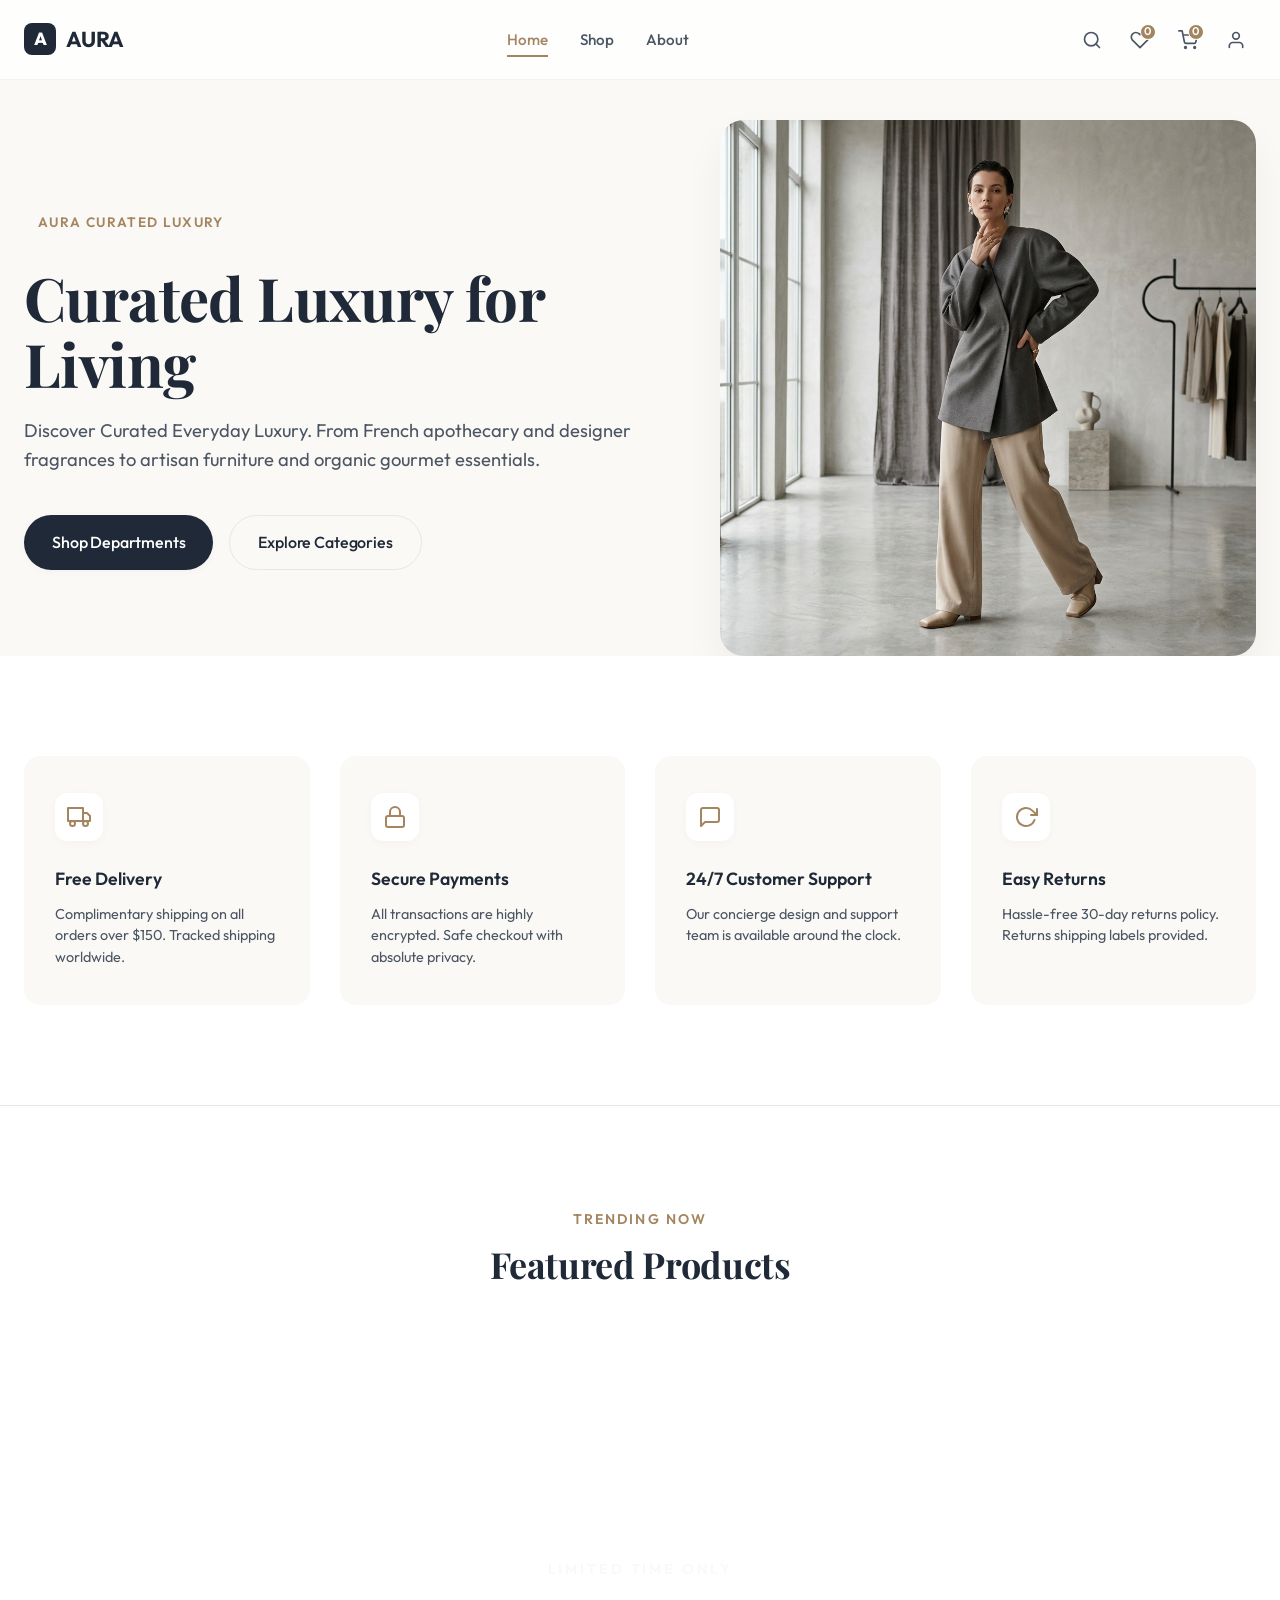
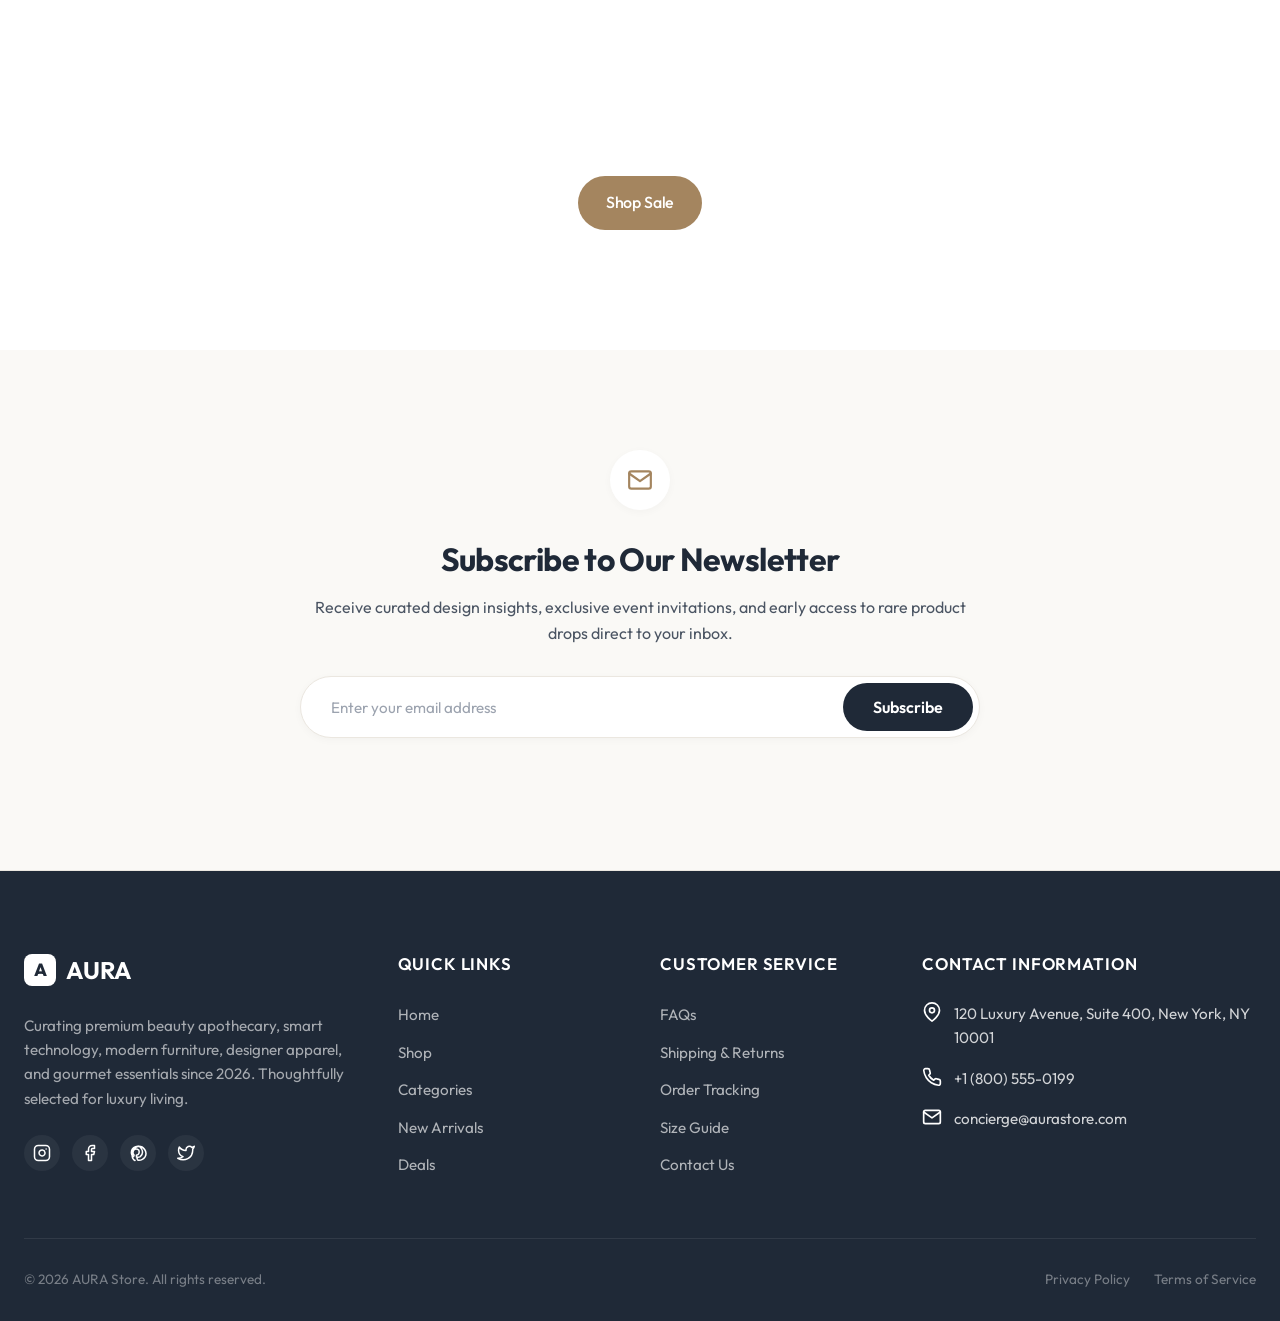
==== commit a6ba74d8: "progress" ====
--- a/index.html
+++ b/index.html
@@ -31,11 +31,8 @@
                 <ul class="nav-list">
                     <li><a href="#" class="nav-link active" id="nav-home">Home</a></li>
                     <li><a href="./shop.html" class="nav-link" id="nav-shop">Shop</a></li>
-                    <li><a href="#categories" class="nav-link" id="nav-categories">Categories</a></li>
-                    <li><a href="#new-arrivals" class="nav-link" id="nav-new">New Arrivals</a></li>
-                    <li><a href="#deals" class="nav-link" id="nav-deals">Deals</a></li>
                     <li><a href="#about" class="nav-link" id="nav-about">About</a></li>
-                    <li><a href="#contact" class="nav-link" id="nav-contact">Contact</a></li>
+                    <!-- <li><a href="#contact" class="nav-link" id="nav-contact">Contact</a></li> -->
                 </ul>
             </nav>
 
@@ -50,7 +47,7 @@
                 </button>
                 
                 <!-- Wishlist Button -->
-                <a href="#wishlist" class="action-btn" id="wishlist-trigger" aria-label="View Wishlist">
+                <a href="wishlist.html" class="action-btn" id="wishlist-trigger" aria-label="View Wishlist">
                     <svg xmlns="http://www.w3.org/2000/svg" viewBox="0 0 24 24" fill="none" stroke="currentColor" stroke-linecap="round" stroke-linejoin="round">
                         <path d="M20.84 4.61a5.5 5.5 0 0 0-7.78 0L12 5.67l-1.06-1.06a5.5 5.5 0 0 0-7.78 7.78l1.06 1.06L12 21.23l7.78-7.78 1.06-1.06a5.5 5.5 0 0 0 0-7.78z"></path>
                     </svg>
@@ -109,11 +106,8 @@
                 <ul class="mobile-nav-list">
                     <li><a href="#" class="mobile-nav-link active" id="mobile-nav-home">Home</a></li>
                     <li><a href="#shop" class="mobile-nav-link" id="mobile-nav-shop">Shop</a></li>
-                    <li><a href="#categories" class="mobile-nav-link" id="mobile-nav-categories">Categories</a></li>
-                    <li><a href="#new-arrivals" class="mobile-nav-link" id="mobile-nav-new">New Arrivals</a></li>
-                    <li><a href="#deals" class="mobile-nav-link" id="mobile-nav-deals">Deals</a></li>
                     <li><a href="#about" class="mobile-nav-link" id="mobile-nav-about">About</a></li>
-                    <li><a href="#contact" class="mobile-nav-link" id="mobile-nav-contact">Contact</a></li>
+                    <!-- <li><a href="#contact" class="mobile-nav-link" id="mobile-nav-contact">Contact</a></li> -->
                 </ul>
             </nav>
 
@@ -125,7 +119,7 @@
                     </svg>
                     <span>Search Products</span>
                 </a>
-                <a href="#wishlist" class="mobile-action-link">
+                <a href="wishlist.html" class="mobile-action-link">
                     <svg xmlns="http://www.w3.org/2000/svg" viewBox="0 0 24 24" fill="none" stroke="currentColor" stroke-linecap="round" stroke-linejoin="round">
                         <path d="M20.84 4.61a5.5 5.5 0 0 0-7.78 0L12 5.67l-1.06-1.06a5.5 5.5 0 0 0-7.78 7.78l1.06 1.06L12 21.23l7.78-7.78 1.06-1.06a5.5 5.5 0 0 0 0-7.78z"></path>
                     </svg>
@@ -231,110 +225,7 @@
         </div>
     </section>
 
-    <!-- ==========================================================================
-       CATEGORY SECTION
-       ========================================================================== -->
-    <section class="categories-section section-padding" id="categories">
-        <div class="container">
-            <div class="section-title-wrapper">
-                <span class="section-tag">Departments</span>
-                <h2 class="section-title">Explore Our Departments</h2>
-            </div>
-            
-            <div class="categories-grid">
-                <!-- Beauty & Apothecary (Women) -->
-                <div class="category-card cat-women" id="cat-card-women">
-                    <img src="images/cat_women.png" alt="Beauty & Apothecary collection" class="category-img" loading="lazy">
-                    <div class="category-overlay">
-                        <div>
-                            <span class="category-count">5 Products</span>
-                            <h3 class="category-title">Beauty & Apothecary</h3>
-                        </div>
-                        <a href="shop.html" class="category-btn" id="cat-btn-women">
-                            <span>Explore Department</span>
-                            <svg xmlns="http://www.w3.org/2000/svg" viewBox="0 0 24 24" fill="none" stroke="currentColor" stroke-width="2.5" stroke-linecap="round" stroke-linejoin="round" width="16" height="16">
-                                <line x1="5" y1="12" x2="19" y2="12"></line>
-                                <polyline points="12 5 19 12 12 19"></polyline>
-                            </svg>
-                        </a>
-                    </div>
-                </div>
-                
-                <!-- Designer Furniture (Men) -->
-                <div class="category-card cat-men" id="cat-card-men">
-                    <img src="images/cat_men.png" alt="Designer Furniture collection" class="category-img" loading="lazy">
-                    <div class="category-overlay">
-                        <div>
-                            <span class="category-count">6 Products</span>
-                            <h3 class="category-title">Designer Furniture</h3>
-                        </div>
-                        <a href="shop.html" class="category-btn" id="cat-btn-men">
-                            <span>Explore Department</span>
-                            <svg xmlns="http://www.w3.org/2000/svg" viewBox="0 0 24 24" fill="none" stroke="currentColor" stroke-width="2.5" stroke-linecap="round" stroke-linejoin="round" width="16" height="16">
-                                <line x1="5" y1="12" x2="19" y2="12"></line>
-                                <polyline points="12 5 19 12 12 19"></polyline>
-                            </svg>
-                        </a>
-                    </div>
-                </div>
-                
-                <!-- Luxury Fragrances (Shoes) -->
-                <div class="category-card cat-shoes" id="cat-card-shoes">
-                    <img src="images/cat_shoes.png" alt="Luxury Fragrances collection" class="category-img" loading="lazy">
-                    <div class="category-overlay">
-                        <div>
-                            <span class="category-count">4 Products</span>
-                            <h3 class="category-title">Luxury Fragrances</h3>
-                        </div>
-                        <a href="shop.html" class="category-btn" id="cat-btn-shoes">
-                            <span>Explore Department</span>
-                            <svg xmlns="http://www.w3.org/2000/svg" viewBox="0 0 24 24" fill="none" stroke="currentColor" stroke-width="2.5" stroke-linecap="round" stroke-linejoin="round" width="16" height="16">
-                                <line x1="5" y1="12" x2="19" y2="12"></line>
-                                <polyline points="12 5 19 12 12 19"></polyline>
-                            </svg>
-                        </a>
-                    </div>
-                </div>
-                
-                <!-- Gourmet Groceries (Accessories) -->
-                <div class="category-card cat-accessories" id="cat-card-accessories">
-                    <img src="images/cat_accessories.png" alt="Gourmet Groceries collection" class="category-img" loading="lazy">
-                    <div class="category-overlay">
-                        <div>
-                            <span class="category-count">15 Products</span>
-                            <h3 class="category-title">Gourmet Groceries</h3>
-                        </div>
-                        <a href="shop.html" class="category-btn" id="cat-btn-accessories">
-                            <span>Explore Department</span>
-                            <svg xmlns="http://www.w3.org/2000/svg" viewBox="0 0 24 24" fill="none" stroke="currentColor" stroke-width="2.5" stroke-linecap="round" stroke-linejoin="round" width="16" height="16">
-                                <line x1="5" y1="12" x2="19" y2="12"></line>
-                                <polyline points="12 5 19 12 12 19"></polyline>
-                            </svg>
-                        </a>
-                    </div>
-                </div>
-                
-                <!-- Curated Provisions (Electronics) -->
-                <div class="category-card cat-electronics" id="cat-card-electronics">
-                    <img src="images/cat_electronics.png" alt="Curated Provisions collection" class="category-img" loading="lazy">
-                    <div class="category-overlay">
-                        <div>
-                            <span class="category-count">30 Products</span>
-                            <h3 class="category-title">Curated Provisions</h3>
-                        </div>
-                        <a href="shop.html" class="category-btn" id="cat-btn-electronics">
-                            <span>Explore Department</span>
-                            <svg xmlns="http://www.w3.org/2000/svg" viewBox="0 0 24 24" fill="none" stroke="currentColor" stroke-width="2.5" stroke-linecap="round" stroke-linejoin="round" width="16" height="16">
-                                <line x1="5" y1="12" x2="19" y2="12"></line>
-                                <polyline points="12 5 19 12 12 19"></polyline>
-                            </svg>
-                        </a>
-                    </div>
-                </div>
-            </div>
-        </div>
-    </section>
-
+    
     <!-- ==========================================================================
        FEATURED PRODUCTS PREVIEW (8 PRODUCTS)
        ========================================================================== -->
@@ -345,372 +236,8 @@
                 <h2 class="section-title">Featured Products</h2>
             </div>
             
-            <div class="products-grid">
-                <!-- Product 1: Beauty -->
-                <article class="product-card" id="prod-card-1">
-                    <div class="product-media">
-                        <div class="product-badges">
-                            <span class="product-badge badge-new">Trending</span>
-                        </div>
-                        <button class="wishlist-btn" aria-label="Add to Wishlist" id="wishlist-btn-1">
-                            <svg xmlns="http://www.w3.org/2000/svg" viewBox="0 0 24 24">
-                                <path d="M20.84 4.61a5.5 5.5 0 0 0-7.78 0L12 5.67l-1.06-1.06a5.5 5.5 0 0 0-7.78 7.78l1.06 1.06L12 21.23l7.78-7.78 1.06-1.06a5.5 5.5 0 0 0 0-7.78z"></path>
-                            </svg>
-                        </button>
-                        <img src="images/products/bag.png" alt="Essence Lash Princess Mascara" class="product-img" loading="lazy">
-                        <div class="product-actions-overlay">
-                            <button class="overlay-add-cart-btn" id="add-to-cart-1">
-                                <svg xmlns="http://www.w3.org/2000/svg" viewBox="0 0 24 24" fill="none" stroke="currentColor" stroke-width="2" stroke-linecap="round" stroke-linejoin="round" width="16" height="16">
-                                    <circle cx="9" cy="21" r="1"></circle>
-                                    <circle cx="20" cy="21" r="1"></circle>
-                                    <path d="M1 1h4l2.68 13.39a2 2 0 0 0 2 1.61h9.72a2 2 0 0 0 2-1.61L23 6H6"></path>
-                                </svg>
-                                <span>Add to Cart</span>
-                            </button>
-                            <button class="overlay-quickview-btn" aria-label="Quick View" id="quickview-btn-1">
-                                <svg xmlns="http://www.w3.org/2000/svg" viewBox="0 0 24 24" fill="none" stroke="currentColor" stroke-width="2" stroke-linecap="round" stroke-linejoin="round">
-                                    <path d="M1 12s4-8 11-8 11 8 11 8-4 8-11 8-11-8-11-8z"></path>
-                                    <circle cx="12" cy="12" r="3"></circle>
-                                </svg>
-                            </button>
-                        </div>
-                    </div>
-                    <div class="product-details">
-                        <span class="product-cat">Beauty</span>
-                        <h3 class="product-name"><a href="#product-1" id="prod-link-1">Essence Lash Princess Mascara</a></h3>
-                        <div class="product-rating">
-                            <div class="rating-stars" aria-label="Rating: 4.8 out of 5 stars">
-                                <svg viewBox="0 0 24 24"><path d="M12 17.27L18.18 21l-1.64-7.03L22 9.24l-7.19-.61L12 2 9.19 8.63 2 9.24l5.46 4.73L5.82 21z"></path></svg>
-                                <svg viewBox="0 0 24 24"><path d="M12 17.27L18.18 21l-1.64-7.03L22 9.24l-7.19-.61L12 2 9.19 8.63 2 9.24l5.46 4.73L5.82 21z"></path></svg>
-                                <svg viewBox="0 0 24 24"><path d="M12 17.27L18.18 21l-1.64-7.03L22 9.24l-7.19-.61L12 2 9.19 8.63 2 9.24l5.46 4.73L5.82 21z"></path></svg>
-                                <svg viewBox="0 0 24 24"><path d="M12 17.27L18.18 21l-1.64-7.03L22 9.24l-7.19-.61L12 2 9.19 8.63 2 9.24l5.46 4.73L5.82 21z"></path></svg>
-                                <svg viewBox="0 0 24 24"><path d="M12 17.27L18.18 21l-1.64-7.03L22 9.24l-7.19-.61L12 2 9.19 8.63 2 9.24l5.46 4.73L5.82 21z"></path></svg>
-                            </div>
-                            <span class="rating-count">(34)</span>
-                        </div>
-                        <div class="product-price-wrapper">
-                            <span class="price-current">$9.99</span>
-                        </div>
-                    </div>
-                </article>
-
-                <!-- Product 2: Fragrances -->
-                <article class="product-card" id="prod-card-2">
-                    <div class="product-media">
-                        <button class="wishlist-btn" aria-label="Add to Wishlist" id="wishlist-btn-2">
-                            <svg xmlns="http://www.w3.org/2000/svg" viewBox="0 0 24 24">
-                                <path d="M20.84 4.61a5.5 5.5 0 0 0-7.78 0L12 5.67l-1.06-1.06a5.5 5.5 0 0 0-7.78 7.78l1.06 1.06L12 21.23l7.78-7.78 1.06-1.06a5.5 5.5 0 0 0 0-7.78z"></path>
-                            </svg>
-                        </button>
-                        <img src="images/products/watch.png" alt="Calvin Klein CK One" class="product-img" loading="lazy">
-                        <div class="product-actions-overlay">
-                            <button class="overlay-add-cart-btn" id="add-to-cart-2">
-                                <svg xmlns="http://www.w3.org/2000/svg" viewBox="0 0 24 24" fill="none" stroke="currentColor" stroke-width="2" stroke-linecap="round" stroke-linejoin="round" width="16" height="16">
-                                    <circle cx="9" cy="21" r="1"></circle>
-                                    <circle cx="20" cy="21" r="1"></circle>
-                                    <path d="M1 1h4l2.68 13.39a2 2 0 0 0 2 1.61h9.72a2 2 0 0 0 2-1.61L23 6H6"></path>
-                                </svg>
-                                <span>Add to Cart</span>
-                            </button>
-                            <button class="overlay-quickview-btn" aria-label="Quick View" id="quickview-btn-2">
-                                <svg xmlns="http://www.w3.org/2000/svg" viewBox="0 0 24 24" fill="none" stroke="currentColor" stroke-width="2" stroke-linecap="round" stroke-linejoin="round">
-                                    <path d="M1 12s4-8 11-8 11 8 11 8-4 8-11 8-11-8-11-8z"></path>
-                                    <circle cx="12" cy="12" r="3"></circle>
-                                </svg>
-                            </button>
-                        </div>
-                    </div>
-                    <div class="product-details">
-                        <span class="product-cat">Fragrances</span>
-                        <h3 class="product-name"><a href="#product-2" id="prod-link-2">Calvin Klein CK One</a></h3>
-                        <div class="product-rating">
-                            <div class="rating-stars" aria-label="Rating: 4.9 out of 5 stars">
-                                <svg viewBox="0 0 24 24"><path d="M12 17.27L18.18 21l-1.64-7.03L22 9.24l-7.19-.61L12 2 9.19 8.63 2 9.24l5.46 4.73L5.82 21z"></path></svg>
-                                <svg viewBox="0 0 24 24"><path d="M12 17.27L18.18 21l-1.64-7.03L22 9.24l-7.19-.61L12 2 9.19 8.63 2 9.24l5.46 4.73L5.82 21z"></path></svg>
-                                <svg viewBox="0 0 24 24"><path d="M12 17.27L18.18 21l-1.64-7.03L22 9.24l-7.19-.61L12 2 9.19 8.63 2 9.24l5.46 4.73L5.82 21z"></path></svg>
-                                <svg viewBox="0 0 24 24"><path d="M12 17.27L18.18 21l-1.64-7.03L22 9.24l-7.19-.61L12 2 9.19 8.63 2 9.24l5.46 4.73L5.82 21z"></path></svg>
-                                <svg viewBox="0 0 24 24"><path d="M12 17.27L18.18 21l-1.64-7.03L22 9.24l-7.19-.61L12 2 9.19 8.63 2 9.24l5.46 4.73L5.82 21z"></path></svg>
-                            </div>
-                            <span class="rating-count">(42)</span>
-                        </div>
-                        <div class="product-price-wrapper">
-                            <span class="price-current">$49.00</span>
-                        </div>
-                    </div>
-                </article>
-
-                <!-- Product 3: Furniture -->
-                <article class="product-card" id="prod-card-3">
-                    <div class="product-media">
-                        <button class="wishlist-btn active" aria-label="Add to Wishlist" id="wishlist-btn-3">
-                            <svg xmlns="http://www.w3.org/2000/svg" viewBox="0 0 24 24">
-                                <path d="M20.84 4.61a5.5 5.5 0 0 0-7.78 0L12 5.67l-1.06-1.06a5.5 5.5 0 0 0-7.78 7.78l1.06 1.06L12 21.23l7.78-7.78 1.06-1.06a5.5 5.5 0 0 0 0-7.78z"></path>
-                            </svg>
-                        </button>
-                        <img src="images/products/sneakers.png" alt="Annibale Colombo Bed" class="product-img" loading="lazy">
-                        <div class="product-actions-overlay">
-                            <button class="overlay-add-cart-btn" id="add-to-cart-3">
-                                <svg xmlns="http://www.w3.org/2000/svg" viewBox="0 0 24 24" fill="none" stroke="currentColor" stroke-width="2" stroke-linecap="round" stroke-linejoin="round" width="16" height="16">
-                                    <circle cx="9" cy="21" r="1"></circle>
-                                    <circle cx="20" cy="21" r="1"></circle>
-                                    <path d="M1 1h4l2.68 13.39a2 2 0 0 0 2 1.61h9.72a2 2 0 0 0 2-1.61L23 6H6"></path>
-                                </svg>
-                                <span>Add to Cart</span>
-                            </button>
-                            <button class="overlay-quickview-btn" aria-label="Quick View" id="quickview-btn-3">
-                                <svg xmlns="http://www.w3.org/2000/svg" viewBox="0 0 24 24" fill="none" stroke="currentColor" stroke-width="2" stroke-linecap="round" stroke-linejoin="round">
-                                    <path d="M1 12s4-8 11-8 11 8 11 8-4 8-11 8-11-8-11-8z"></path>
-                                    <circle cx="12" cy="12" r="3"></circle>
-                                </svg>
-                            </button>
-                        </div>
-                    </div>
-                    <div class="product-details">
-                        <span class="product-cat">Furniture</span>
-                        <h3 class="product-name"><a href="#product-3" id="prod-link-3">Annibale Colombo Bed</a></h3>
-                        <div class="product-rating">
-                            <div class="rating-stars" aria-label="Rating: 4.7 out of 5 stars">
-                                <svg viewBox="0 0 24 24"><path d="M12 17.27L18.18 21l-1.64-7.03L22 9.24l-7.19-.61L12 2 9.19 8.63 2 9.24l5.46 4.73L5.82 21z"></path></svg>
-                                <svg viewBox="0 0 24 24"><path d="M12 17.27L18.18 21l-1.64-7.03L22 9.24l-7.19-.61L12 2 9.19 8.63 2 9.24l5.46 4.73L5.82 21z"></path></svg>
-                                <svg viewBox="0 0 24 24"><path d="M12 17.27L18.18 21l-1.64-7.03L22 9.24l-7.19-.61L12 2 9.19 8.63 2 9.24l5.46 4.73L5.82 21z"></path></svg>
-                                <svg viewBox="0 0 24 24"><path d="M12 17.27L18.18 21l-1.64-7.03L22 9.24l-7.19-.61L12 2 9.19 8.63 2 9.24l5.46 4.73L5.82 21z"></path></svg>
-                                <svg viewBox="0 0 24 24"><path d="M12 17.27L18.18 21l-1.64-7.03L22 9.24l-7.19-.61L12 2 9.19 8.63 2 9.24l5.46 4.73L5.82 21z"></path></svg>
-                            </div>
-                            <span class="rating-count">(81)</span>
-                        </div>
-                        <div class="product-price-wrapper">
-                            <span class="price-current">$1899.99</span>
-                        </div>
-                    </div>
-                </article>
-
-                <!-- Product 4: Fragrances -->
-                <article class="product-card" id="prod-card-4">
-                    <div class="product-media">
-                        <div class="product-badges">
-                            <span class="product-badge badge-sale">Sale</span>
-                        </div>
-                        <button class="wishlist-btn" aria-label="Add to Wishlist" id="wishlist-btn-4">
-                            <svg xmlns="http://www.w3.org/2000/svg" viewBox="0 0 24 24">
-                                <path d="M20.84 4.61a5.5 5.5 0 0 0-7.78 0L12 5.67l-1.06-1.06a5.5 5.5 0 0 0-7.78 7.78l1.06 1.06L12 21.23l7.78-7.78 1.06-1.06a5.5 5.5 0 0 0 0-7.78z"></path>
-                            </svg>
-                        </button>
-                        <img src="images/products/headphones.png" alt="Chanel Coco Mademoiselle" class="product-img" loading="lazy">
-                        <div class="product-actions-overlay">
-                            <button class="overlay-add-cart-btn" id="add-to-cart-4">
-                                <svg xmlns="http://www.w3.org/2000/svg" viewBox="0 0 24 24" fill="none" stroke="currentColor" stroke-width="2" stroke-linecap="round" stroke-linejoin="round" width="16" height="16">
-                                    <circle cx="9" cy="21" r="1"></circle>
-                                    <circle cx="20" cy="21" r="1"></circle>
-                                    <path d="M1 1h4l2.68 13.39a2 2 0 0 0 2 1.61h9.72a2 2 0 0 0 2-1.61L23 6H6"></path>
-                                </svg>
-                                <span>Add to Cart</span>
-                            </button>
-                            <button class="overlay-quickview-btn" aria-label="Quick View" id="quickview-btn-4">
-                                <svg xmlns="http://www.w3.org/2000/svg" viewBox="0 0 24 24" fill="none" stroke="currentColor" stroke-width="2" stroke-linecap="round" stroke-linejoin="round">
-                                    <path d="M1 12s4-8 11-8 11 8 11 8-4 8-11 8-11-8-11-8z"></path>
-                                    <circle cx="12" cy="12" r="3"></circle>
-                                </svg>
-                            </button>
-                        </div>
-                    </div>
-                    <div class="product-details">
-                        <span class="product-cat">Fragrances</span>
-                        <h3 class="product-name"><a href="#product-4" id="prod-link-4">Chanel Coco Mademoiselle</a></h3>
-                        <div class="product-rating">
-                            <div class="rating-stars" aria-label="Rating: 5.0 out of 5 stars">
-                                <svg viewBox="0 0 24 24"><path d="M12 17.27L18.18 21l-1.64-7.03L22 9.24l-7.19-.61L12 2 9.19 8.63 2 9.24l5.46 4.73L5.82 21z"></path></svg>
-                                <svg viewBox="0 0 24 24"><path d="M12 17.27L18.18 21l-1.64-7.03L22 9.24l-7.19-.61L12 2 9.19 8.63 2 9.24l5.46 4.73L5.82 21z"></path></svg>
-                                <svg viewBox="0 0 24 24"><path d="M12 17.27L18.18 21l-1.64-7.03L22 9.24l-7.19-.61L12 2 9.19 8.63 2 9.24l5.46 4.73L5.82 21z"></path></svg>
-                                <svg viewBox="0 0 24 24"><path d="M12 17.27L18.18 21l-1.64-7.03L22 9.24l-7.19-.61L12 2 9.19 8.63 2 9.24l5.46 4.73L5.82 21z"></path></svg>
-                                <svg viewBox="0 0 24 24"><path d="M12 17.27L18.18 21l-1.64-7.03L22 9.24l-7.19-.61L12 2 9.19 8.63 2 9.24l5.46 4.73L5.82 21z"></path></svg>
-                            </div>
-                            <span class="rating-count">(95)</span>
-                        </div>
-                        <div class="product-price-wrapper">
-                            <span class="price-current">$129.99</span>
-                        </div>
-                    </div>
-                </article>
-
-                <!-- Product 5: Furniture -->
-                <article class="product-card" id="prod-card-5">
-                    <div class="product-media">
-                        <button class="wishlist-btn" aria-label="Add to Wishlist" id="wishlist-btn-5">
-                            <svg xmlns="http://www.w3.org/2000/svg" viewBox="0 0 24 24">
-                                <path d="M20.84 4.61a5.5 5.5 0 0 0-7.78 0L12 5.67l-1.06-1.06a5.5 5.5 0 0 0-7.78 7.78l1.06 1.06L12 21.23l7.78-7.78 1.06-1.06a5.5 5.5 0 0 0 0-7.78z"></path>
-                            </svg>
-                        </button>
-                        <img src="images/products/sunglasses.png" alt="Annibale Colombo Sofa" class="product-img" loading="lazy">
-                        <div class="product-actions-overlay">
-                            <button class="overlay-add-cart-btn" id="add-to-cart-5">
-                                <svg xmlns="http://www.w3.org/2000/svg" viewBox="0 0 24 24" fill="none" stroke="currentColor" stroke-width="2" stroke-linecap="round" stroke-linejoin="round" width="16" height="16">
-                                    <circle cx="9" cy="21" r="1"></circle>
-                                    <circle cx="20" cy="21" r="1"></circle>
-                                    <path d="M1 1h4l2.68 13.39a2 2 0 0 0 2 1.61h9.72a2 2 0 0 0 2-1.61L23 6H6"></path>
-                                </svg>
-                                <span>Add to Cart</span>
-                            </button>
-                            <button class="overlay-quickview-btn" aria-label="Quick View" id="quickview-btn-5">
-                                <svg xmlns="http://www.w3.org/2000/svg" viewBox="0 0 24 24" fill="none" stroke="currentColor" stroke-width="2" stroke-linecap="round" stroke-linejoin="round">
-                                    <path d="M1 12s4-8 11-8 11 8 11 8-4 8-11 8-11-8-11-8z"></path>
-                                    <circle cx="12" cy="12" r="3"></circle>
-                                </svg>
-                            </button>
-                        </div>
-                    </div>
-                    <div class="product-details">
-                        <span class="product-cat">Furniture</span>
-                        <h3 class="product-name"><a href="#product-5" id="prod-link-5">Annibale Colombo Sofa</a></h3>
-                        <div class="product-rating">
-                            <div class="rating-stars" aria-label="Rating: 4.6 out of 5 stars">
-                                <svg viewBox="0 0 24 24"><path d="M12 17.27L18.18 21l-1.64-7.03L22 9.24l-7.19-.61L12 2 9.19 8.63 2 9.24l5.46 4.73L5.82 21z"></path></svg>
-                                <svg viewBox="0 0 24 24"><path d="M12 17.27L18.18 21l-1.64-7.03L22 9.24l-7.19-.61L12 2 9.19 8.63 2 9.24l5.46 4.73L5.82 21z"></path></svg>
-                                <svg viewBox="0 0 24 24"><path d="M12 17.27L18.18 21l-1.64-7.03L22 9.24l-7.19-.61L12 2 9.19 8.63 2 9.24l5.46 4.73L5.82 21z"></path></svg>
-                                <svg viewBox="0 0 24 24"><path d="M12 17.27L18.18 21l-1.64-7.03L22 9.24l-7.19-.61L12 2 9.19 8.63 2 9.24l5.46 4.73L5.82 21z"></path></svg>
-                                <svg viewBox="0 0 24 24"><path d="M12 17.27L18.18 21l-1.64-7.03L22 9.24l-7.19-.61L12 2 9.19 8.63 2 9.24l5.46 4.73L5.82 21z"></path></svg>
-                            </div>
-                            <span class="rating-count">(19)</span>
-                        </div>
-                        <div class="product-price-wrapper">
-                            <span class="price-current">$2499.99</span>
-                        </div>
-                    </div>
-                </article>
-
-                <!-- Product 6: Furniture -->
-                <article class="product-card" id="prod-card-6">
-                    <div class="product-media">
-                        <button class="wishlist-btn" aria-label="Add to Wishlist" id="wishlist-btn-6">
-                            <svg xmlns="http://www.w3.org/2000/svg" viewBox="0 0 24 24">
-                                <path d="M20.84 4.61a5.5 5.5 0 0 0-7.78 0L12 5.67l-1.06-1.06a5.5 5.5 0 0 0-7.78 7.78l1.06 1.06L12 21.23l7.78-7.78 1.06-1.06a5.5 5.5 0 0 0 0-7.78z"></path>
-                            </svg>
-                        </button>
-                        <img src="images/products/sweater.png" alt="Bedside Table Birch Wood" class="product-img" loading="lazy">
-                        <div class="product-actions-overlay">
-                            <button class="overlay-add-cart-btn" id="add-to-cart-6">
-                                <svg xmlns="http://www.w3.org/2000/svg" viewBox="0 0 24 24" fill="none" stroke="currentColor" stroke-width="2" stroke-linecap="round" stroke-linejoin="round" width="16" height="16">
-                                    <circle cx="9" cy="21" r="1"></circle>
-                                    <circle cx="20" cy="21" r="1"></circle>
-                                    <path d="M1 1h4l2.68 13.39a2 2 0 0 0 2 1.61h9.72a2 2 0 0 0 2-1.61L23 6H6"></path>
-                                </svg>
-                                <span>Add to Cart</span>
-                            </button>
-                            <button class="overlay-quickview-btn" aria-label="Quick View" id="quickview-btn-6">
-                                <svg xmlns="http://www.w3.org/2000/svg" viewBox="0 0 24 24" fill="none" stroke="currentColor" stroke-width="2" stroke-linecap="round" stroke-linejoin="round">
-                                    <path d="M1 12s4-8 11-8 11 8 11 8-4 8-11 8-11-8-11-8z"></path>
-                                    <circle cx="12" cy="12" r="3"></circle>
-                                </svg>
-                            </button>
-                        </div>
-                    </div>
-                    <div class="product-details">
-                        <span class="product-cat">Furniture</span>
-                        <h3 class="product-name"><a href="#product-6" id="prod-link-6">Bedside Table Birch Wood</a></h3>
-                        <div class="product-rating">
-                            <div class="rating-stars" aria-label="Rating: 4.7 out of 5 stars">
-                                <svg viewBox="0 0 24 24"><path d="M12 17.27L18.18 21l-1.64-7.03L22 9.24l-7.19-.61L12 2 9.19 8.63 2 9.24l5.46 4.73L5.82 21z"></path></svg>
-                                <svg viewBox="0 0 24 24"><path d="M12 17.27L18.18 21l-1.64-7.03L22 9.24l-7.19-.61L12 2 9.19 8.63 2 9.24l5.46 4.73L5.82 21z"></path></svg>
-                                <svg viewBox="0 0 24 24"><path d="M12 17.27L18.18 21l-1.64-7.03L22 9.24l-7.19-.61L12 2 9.19 8.63 2 9.24l5.46 4.73L5.82 21z"></path></svg>
-                                <svg viewBox="0 0 24 24"><path d="M12 17.27L18.18 21l-1.64-7.03L22 9.24l-7.19-.61L12 2 9.19 8.63 2 9.24l5.46 4.73L5.82 21z"></path></svg>
-                                <svg viewBox="0 0 24 24"><path d="M12 17.27L18.18 21l-1.64-7.03L22 9.24l-7.19-.61L12 2 9.19 8.63 2 9.24l5.46 4.73L5.82 21z"></path></svg>
-                            </div>
-                            <span class="rating-count">(28)</span>
-                        </div>
-                        <div class="product-price-wrapper">
-                            <span class="price-current">$109.99</span>
-                        </div>
-                    </div>
-                </article>
-
-                <!-- Product 7: Groceries -->
-                <article class="product-card" id="prod-card-7">
-                    <div class="product-media">
-                        <button class="wishlist-btn" aria-label="Add to Wishlist" id="wishlist-btn-7">
-                            <svg xmlns="http://www.w3.org/2000/svg" viewBox="0 0 24 24">
-                                <path d="M20.84 4.61a5.5 5.5 0 0 0-7.78 0L12 5.67l-1.06-1.06a5.5 5.5 0 0 0-7.78 7.78l1.06 1.06L12 21.23l7.78-7.78 1.06-1.06a5.5 5.5 0 0 0 0-7.78z"></path>
-                            </svg>
-                        </button>
-                        <img src="images/products/coat.png" alt="Organic Acacia Honey Jar" class="product-img" loading="lazy">
-                        <div class="product-actions-overlay">
-                            <button class="overlay-add-cart-btn" id="add-to-cart-7">
-                                <svg xmlns="http://www.w3.org/2000/svg" viewBox="0 0 24 24" fill="none" stroke="currentColor" stroke-width="2" stroke-linecap="round" stroke-linejoin="round" width="16" height="16">
-                                    <circle cx="9" cy="21" r="1"></circle>
-                                    <circle cx="20" cy="21" r="1"></circle>
-                                    <path d="M1 1h4l2.68 13.39a2 2 0 0 0 2 1.61h9.72a2 2 0 0 0 2-1.61L23 6H6"></path>
-                                </svg>
-                                <span>Add to Cart</span>
-                            </button>
-                            <button class="overlay-quickview-btn" aria-label="Quick View" id="quickview-btn-7">
-                                <svg xmlns="http://www.w3.org/2000/svg" viewBox="0 0 24 24" fill="none" stroke="currentColor" stroke-width="2" stroke-linecap="round" stroke-linejoin="round">
-                                    <path d="M1 12s4-8 11-8 11 8 11 8-4 8-11 8-11-8-11-8z"></path>
-                                    <circle cx="12" cy="12" r="3"></circle>
-                                </svg>
-                            </button>
-                        </div>
-                    </div>
-                    <div class="product-details">
-                        <span class="product-cat">Groceries</span>
-                        <h3 class="product-name"><a href="#product-7" id="prod-link-7">Organic Acacia Honey Jar</a></h3>
-                        <div class="product-rating">
-                            <div class="rating-stars" aria-label="Rating: 4.8 out of 5 stars">
-                                <svg viewBox="0 0 24 24"><path d="M12 17.27L18.18 21l-1.64-7.03L22 9.24l-7.19-.61L12 2 9.19 8.63 2 9.24l5.46 4.73L5.82 21z"></path></svg>
-                                <svg viewBox="0 0 24 24"><path d="M12 17.27L18.18 21l-1.64-7.03L22 9.24l-7.19-.61L12 2 9.19 8.63 2 9.24l5.46 4.73L5.82 21z"></path></svg>
-                                <svg viewBox="0 0 24 24"><path d="M12 17.27L18.18 21l-1.64-7.03L22 9.24l-7.19-.61L12 2 9.19 8.63 2 9.24l5.46 4.73L5.82 21z"></path></svg>
-                                <svg viewBox="0 0 24 24"><path d="M12 17.27L18.18 21l-1.64-7.03L22 9.24l-7.19-.61L12 2 9.19 8.63 2 9.24l5.46 4.73L5.82 21z"></path></svg>
-                                <svg viewBox="0 0 24 24"><path d="M12 17.27L18.18 21l-1.64-7.03L22 9.24l-7.19-.61L12 2 9.19 8.63 2 9.24l5.46 4.73L5.82 21z"></path></svg>
-                            </div>
-                            <span class="rating-count">(53)</span>
-                        </div>
-                        <div class="product-price-wrapper">
-                            <span class="price-current">$8.50</span>
-                        </div>
-                    </div>
-                </article>
-
-                <!-- Product 8: Groceries -->
-                <article class="product-card" id="prod-card-8">
-                    <div class="product-media">
-                        <button class="wishlist-btn" aria-label="Add to Wishlist" id="wishlist-btn-8">
-                            <svg xmlns="http://www.w3.org/2000/svg" viewBox="0 0 24 24">
-                                <path d="M20.84 4.61a5.5 5.5 0 0 0-7.78 0L12 5.67l-1.06-1.06a5.5 5.5 0 0 0-7.78 7.78l1.06 1.06L12 21.23l7.78-7.78 1.06-1.06a5.5 5.5 0 0 0 0-7.78z"></path>
-                            </svg>
-                        </button>
-                        <img src="images/products/smartwatch.png" alt="Cold-Pressed Cooking Oil" class="product-img" loading="lazy">
-                        <div class="product-actions-overlay">
-                            <button class="overlay-add-cart-btn" id="add-to-cart-8">
-                                <svg xmlns="http://www.w3.org/2000/svg" viewBox="0 0 24 24" fill="none" stroke="currentColor" stroke-width="2" stroke-linecap="round" stroke-linejoin="round" width="16" height="16">
-                                    <circle cx="9" cy="21" r="1"></circle>
-                                    <circle cx="20" cy="21" r="1"></circle>
-                                    <path d="M1 1h4l2.68 13.39a2 2 0 0 0 2 1.61h9.72a2 2 0 0 0 2-1.61L23 6H6"></path>
-                                </svg>
-                                <span>Add to Cart</span>
-                            </button>
-                            <button class="overlay-quickview-btn" aria-label="Quick View" id="quickview-btn-8">
-                                <svg xmlns="http://www.w3.org/2000/svg" viewBox="0 0 24 24" fill="none" stroke="currentColor" stroke-width="2" stroke-linecap="round" stroke-linejoin="round">
-                                    <path d="M1 12s4-8 11-8 11 8 11 8-4 8-11 8-11-8-11-8z"></path>
-                                    <circle cx="12" cy="12" r="3"></circle>
-                                </svg>
-                            </button>
-                        </div>
-                    </div>
-                    <div class="product-details">
-                        <span class="product-cat">Groceries</span>
-                        <h3 class="product-name"><a href="#product-8" id="prod-link-8">Cold-Pressed Cooking Oil</a></h3>
-                        <div class="product-rating">
-                            <div class="rating-stars" aria-label="Rating: 4.5 out of 5 stars">
-                                <svg viewBox="0 0 24 24"><path d="M12 17.27L18.18 21l-1.64-7.03L22 9.24l-7.19-.61L12 2 9.19 8.63 2 9.24l5.46 4.73L5.82 21z"></path></svg>
-                                <svg viewBox="0 0 24 24"><path d="M12 17.27L18.18 21l-1.64-7.03L22 9.24l-7.19-.61L12 2 9.19 8.63 2 9.24l5.46 4.73L5.82 21z"></path></svg>
-                                <svg viewBox="0 0 24 24"><path d="M12 17.27L18.18 21l-1.64-7.03L22 9.24l-7.19-.61L12 2 9.19 8.63 2 9.24l5.46 4.73L5.82 21z"></path></svg>
-                                <svg viewBox="0 0 24 24"><path d="M12 17.27L18.18 21l-1.64-7.03L22 9.24l-7.19-.61L12 2 9.19 8.63 2 9.24l5.46 4.73L5.82 21z"></path></svg>
-                                <svg viewBox="0 0 24 24"><path d="M12 17.27L18.18 21l-1.64-7.03L22 9.24l-7.19-.61L12 2 9.19 8.63 2 9.24l5.46 4.73L5.82 21z"></path></svg>
-                            </div>
-                            <span class="rating-count">(37)</span>
-                        </div>
-                        <div class="product-price-wrapper">
-                            <span class="price-current">$15.00</span>
-                        </div>
-                    </div>
-                </article>
+            <div class="products-grid" id="products-grid">
+                <!-- Dynamically loaded via JavaScript -->
             </div>
         </div>
     </section>
--- a/css/style.css
+++ b/css/style.css
@@ -499,13 +499,23 @@
     height: 20px;
 }
 
-.mobile-action-link .badge {
+.mobile-action-link .badge,
+.mobile-action-link .badge-count {
     position: relative;
     top: auto;
     right: auto;
     border: none;
     display: inline-flex;
+    align-items: center;
+    justify-content: center;
     margin-left: auto;
+    width: 20px;
+    height: 20px;
+    font-size: 0.7rem;
+    font-weight: 600;
+    border-radius: var(--radius-full);
+    background-color: var(--primary);
+    color: var(--bg-primary);
 }
 
 /* ==========================================================================
@@ -1817,4 +1827,82 @@
     font-size: 0.95rem;
     font-weight: 700;
     color: var(--text-primary);
-}+}
+/* Bottom Button slide-in overlay (CSS only) */
+.product-bottom-action {
+    position: absolute;
+    bottom: -60px;
+    left: 0;
+    width: 100%;
+    padding: 15px;
+    z-index: 10;
+    transition: var(--transition-normal);
+    opacity: 0;
+}
+
+.product-card:hover .product-bottom-action {
+    bottom: 0;
+    opacity: 1;
+}
+
+.add-cart-overlay-btn {
+    width: 100%;
+    height: 40px;
+    background-color: var(--primary);
+    color: var(--bg-primary);
+    font-size: 0.85rem;
+    font-weight: 600;
+    border-radius: var(--radius-sm);
+    display: flex;
+    align-items: center;
+    justify-content: center;
+    gap: 8px;
+    transition: var(--transition-fast);
+}
+
+.add-cart-overlay-btn:hover {
+    background-color: var(--accent);
+}
+
+/* Hover actions for quick-view and wishlist */
+.product-hover-actions {
+    position: absolute;
+    top: 15px;
+    right: -50px;
+    display: flex;
+    flex-direction: column;
+    gap: 8px;
+    z-index: 10;
+    transition: var(--transition-normal);
+    opacity: 0;
+}
+
+.product-card:hover .product-hover-actions {
+    right: 15px;
+    opacity: 1;
+}
+
+.hover-action-btn {
+    width: 36px;
+    height: 36px;
+    border-radius: var(--radius-full);
+    background-color: var(--bg-primary);
+    display: flex;
+    align-items: center;
+    justify-content: center;
+    box-shadow: var(--shadow-sm);
+    color: var(--text-secondary);
+    transition: var(--transition-fast);
+}
+
+.hover-action-btn:hover {
+    background-color: var(--accent);
+    color: var(--bg-primary);
+    transform: scale(1.1);
+}
+
+.hover-action-btn svg {
+    width: 18px;
+    height: 18px;
+    stroke-width: 2.2;
+}
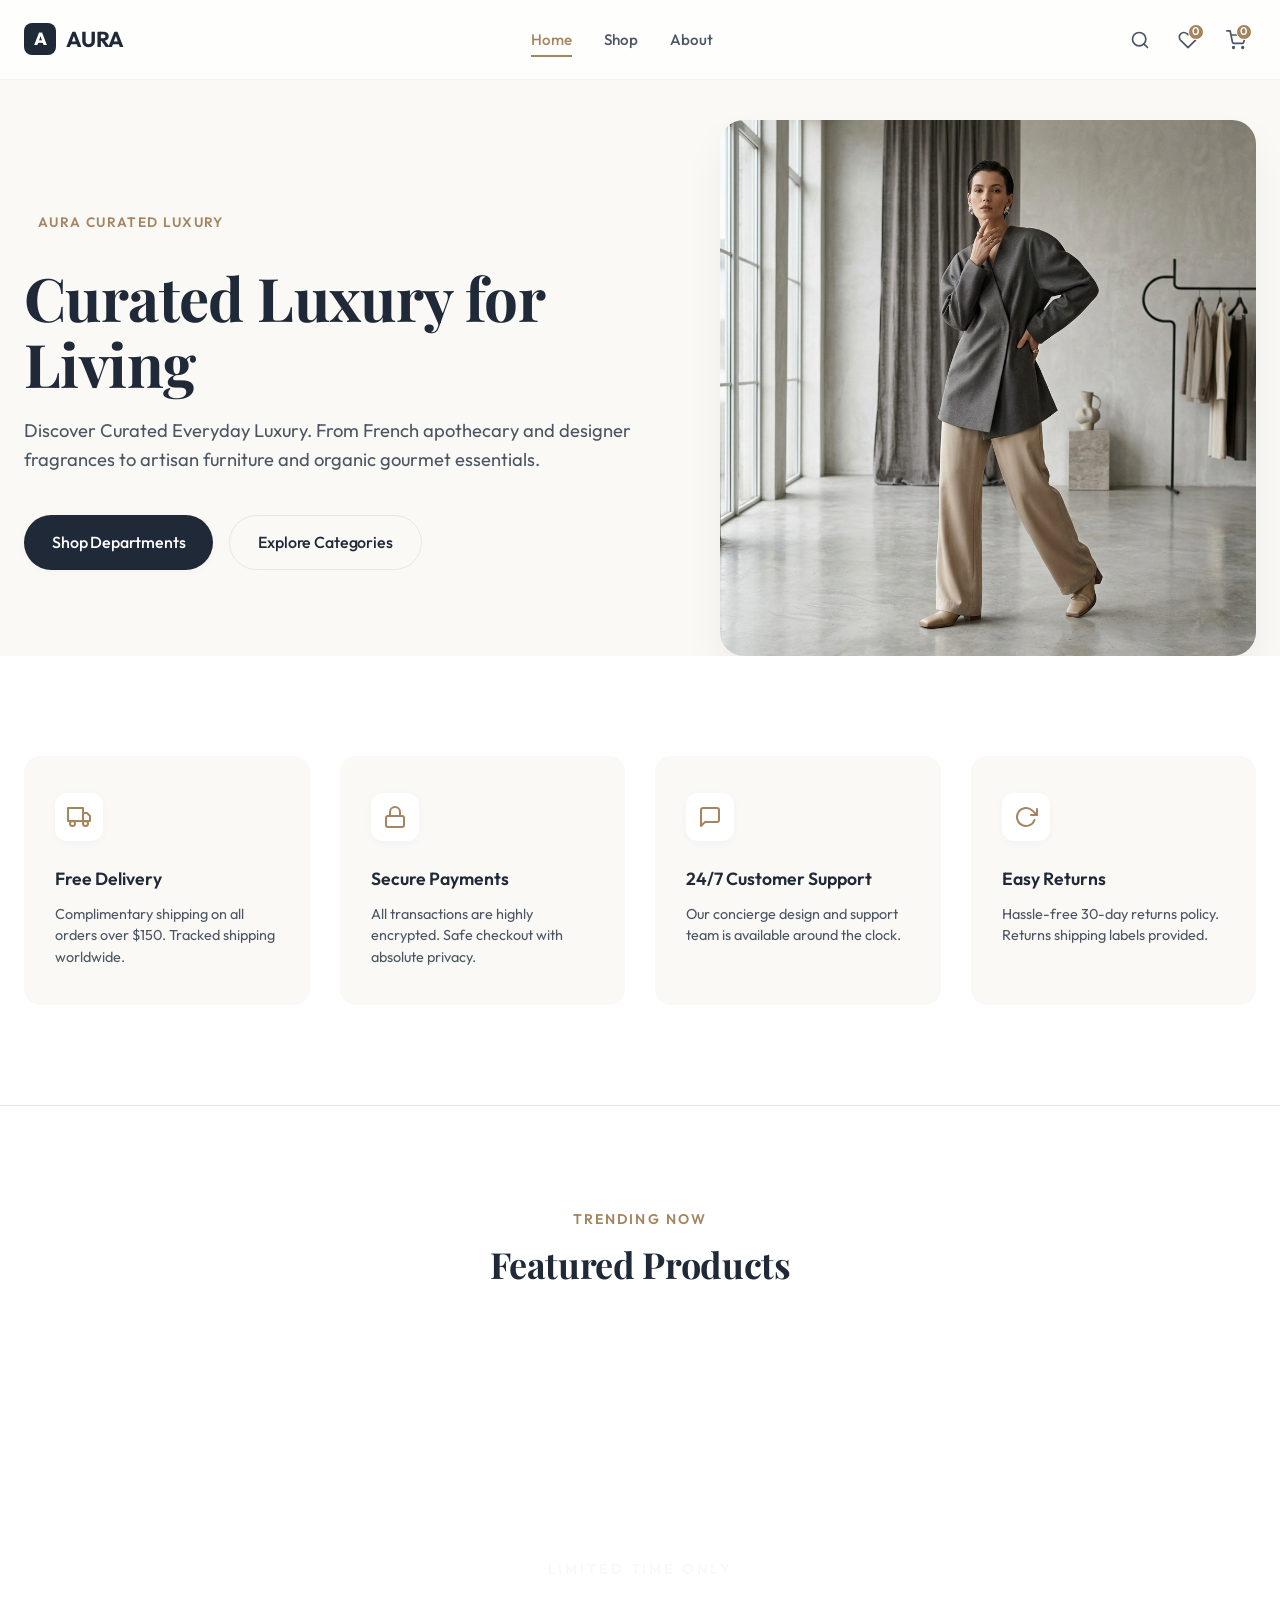
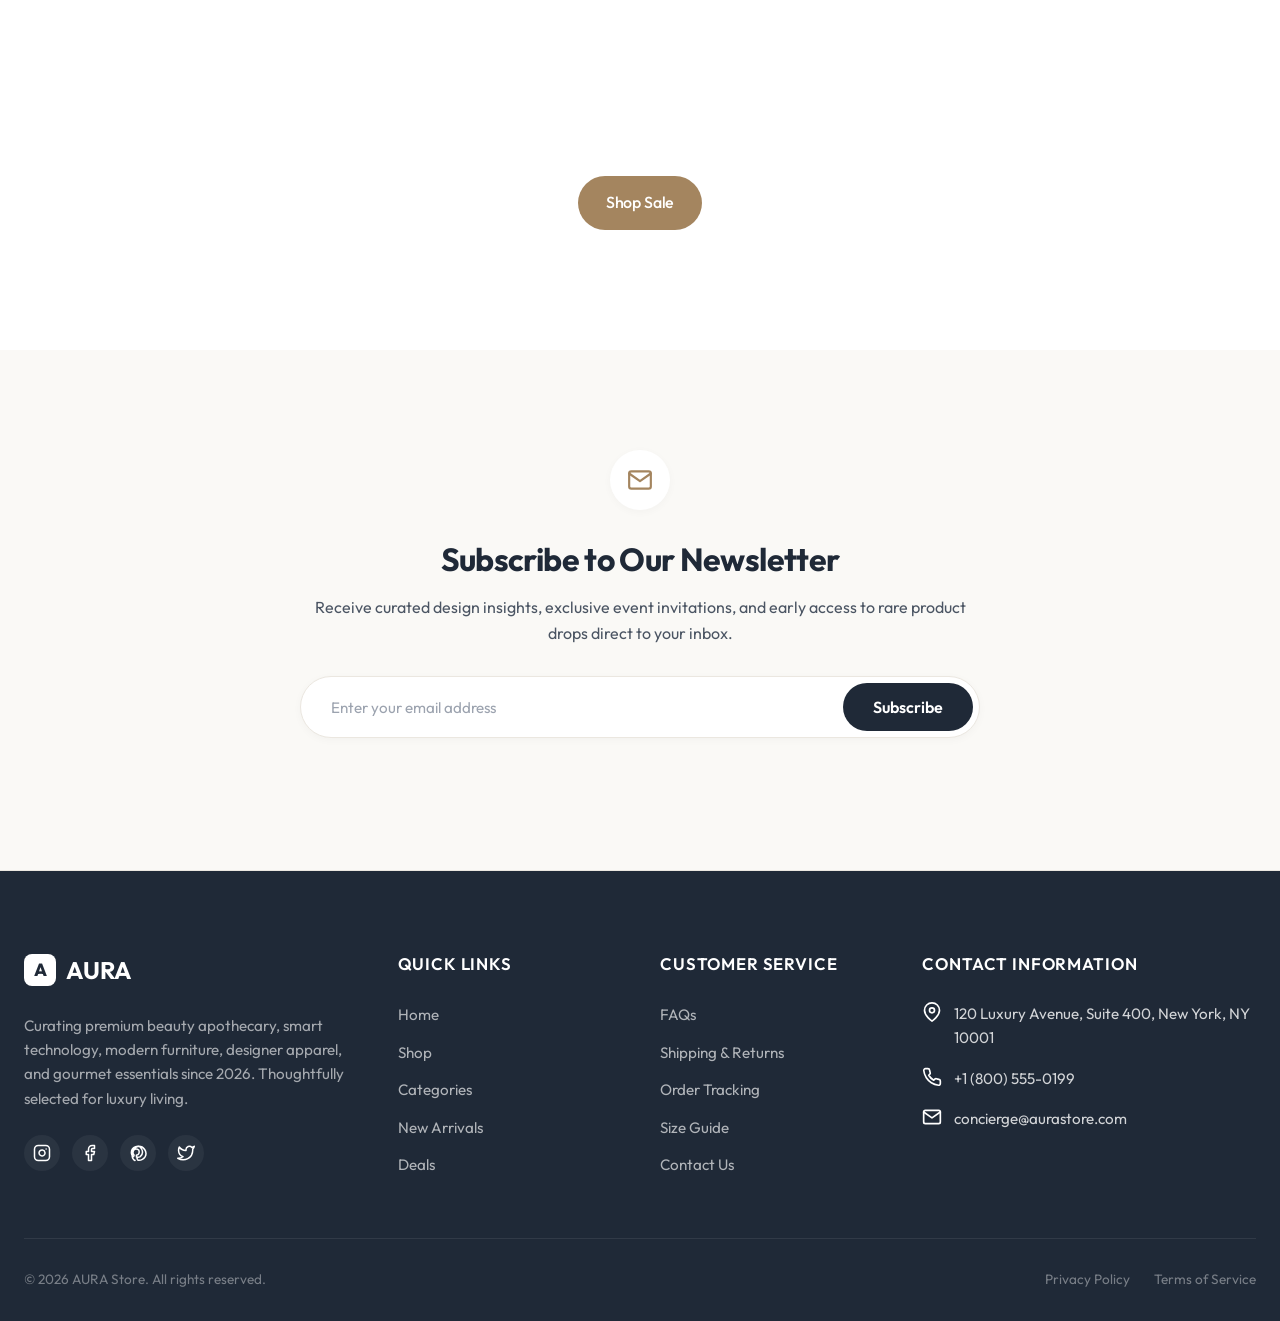
==== commit 9feef9c9: "last check update" ====
--- a/index.html
+++ b/index.html
@@ -64,13 +64,6 @@
                     <span class="badge" id="cart-badge">3</span>
                 </a>
 
-                <!-- User Profile Button -->
-                <a href="#account" class="action-btn" id="account-trigger" aria-label="Go to My Account">
-                    <svg xmlns="http://www.w3.org/2000/svg" viewBox="0 0 24 24" fill="none" stroke="currentColor" stroke-linecap="round" stroke-linejoin="round">
-                        <path d="M20 21v-2a4 4 0 0 0-4-4H8a4 4 0 0 0-4 4v2"></path>
-                        <circle cx="12" cy="7" r="4"></circle>
-                    </svg>
-                </a>
             </div>
 
             <!-- Mobile Hamburger Menu Button -->
@@ -134,13 +127,6 @@
                     </svg>
                     <span>Shopping Cart</span>
                     <span class="badge">3</span>
-                </a>
-                <a href="#account" class="mobile-action-link">
-                    <svg xmlns="http://www.w3.org/2000/svg" viewBox="0 0 24 24" fill="none" stroke="currentColor" stroke-linecap="round" stroke-linejoin="round">
-                        <path d="M20 21v-2a4 4 0 0 0-4-4H8a4 4 0 0 0-4 4v2"></path>
-                        <circle cx="12" cy="7" r="4"></circle>
-                    </svg>
-                    <span>My Account</span>
                 </a>
             </div>
         </div>
@@ -335,7 +321,7 @@
                     <ul class="footer-links">
                         <li><a href="#faq" class="footer-link" id="flink-faq">FAQs</a></li>
                         <li><a href="#shipping" class="footer-link" id="flink-shipping">Shipping & Returns</a></li>
-                        <li><a href="#orders" class="footer-link" id="flink-orders">Order Tracking</a></li>
+                        <li><a href="view-order.html" class="footer-link" id="flink-orders">Order Tracking</a></li>
                         <li><a href="#size-guide" class="footer-link" id="flink-size">Size Guide</a></li>
                         <li><a href="#contact" class="footer-link" id="flink-contact">Contact Us</a></li>
                     </ul>
